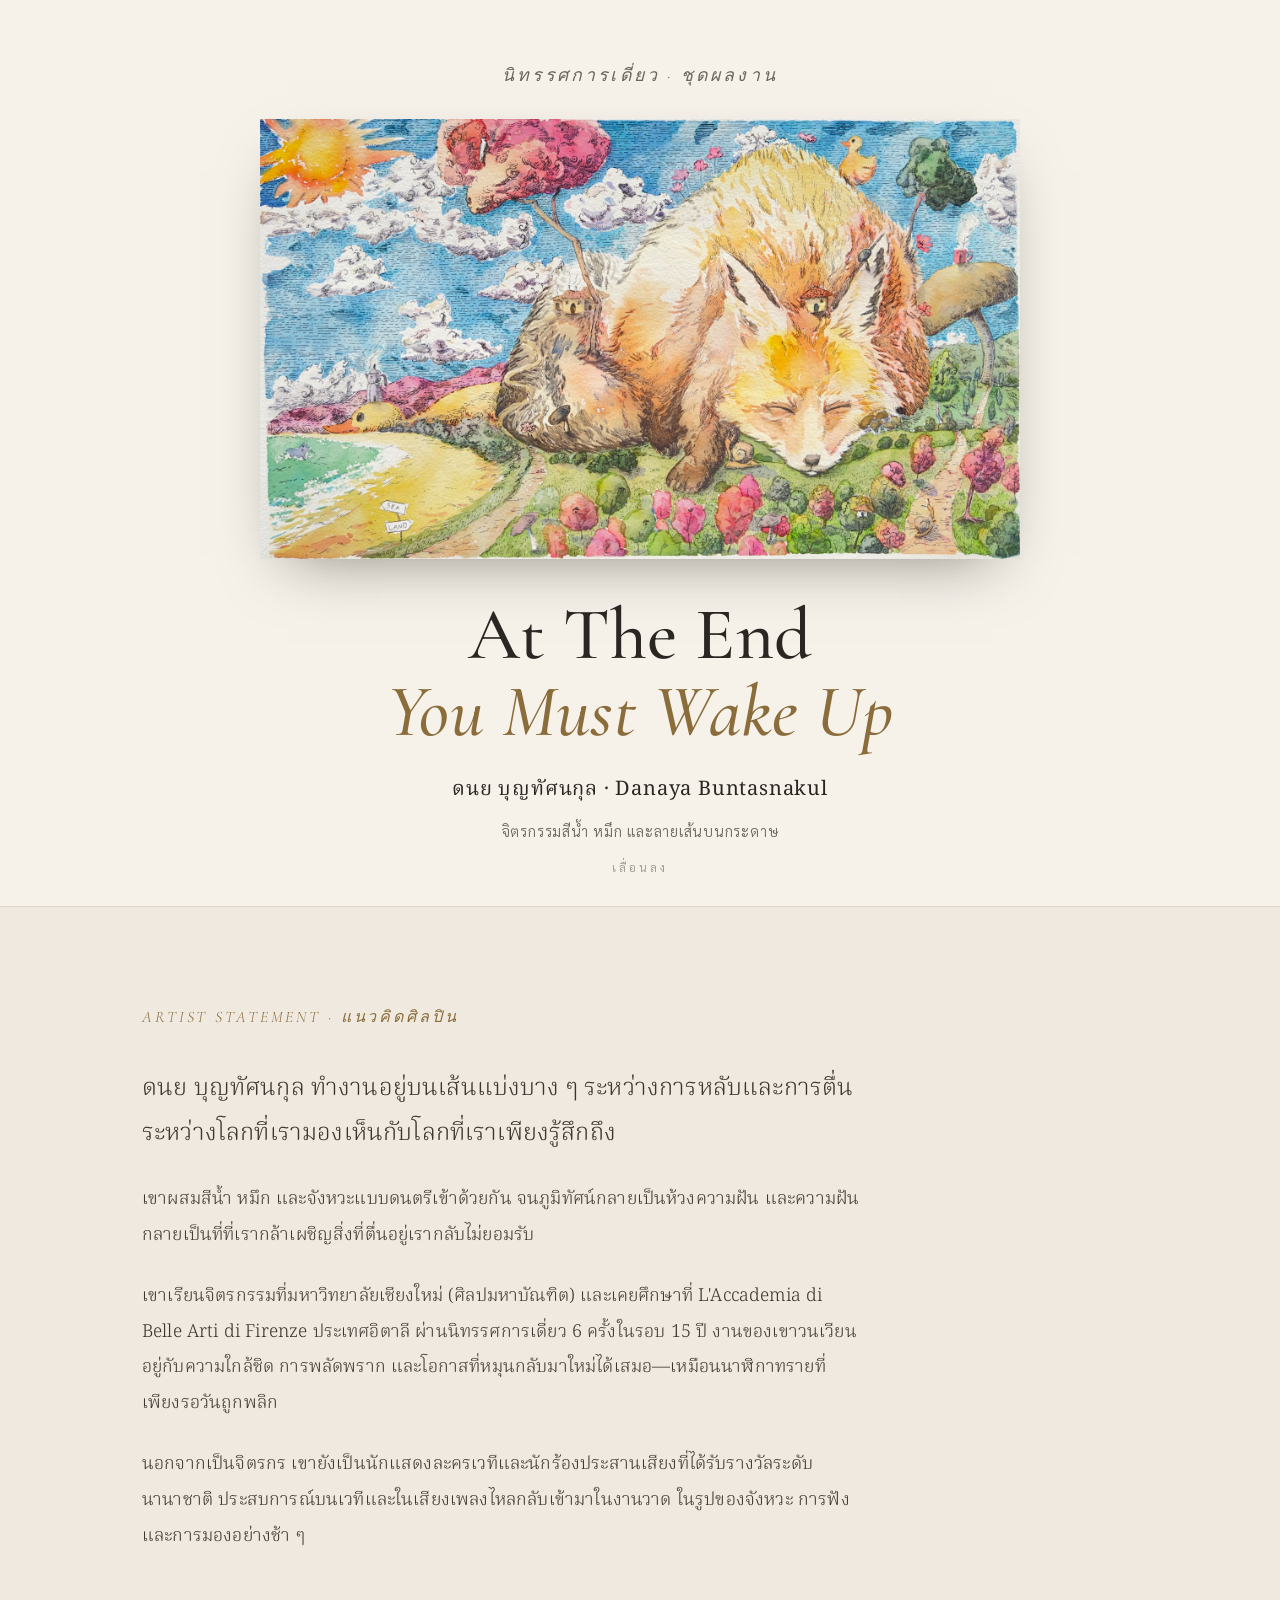
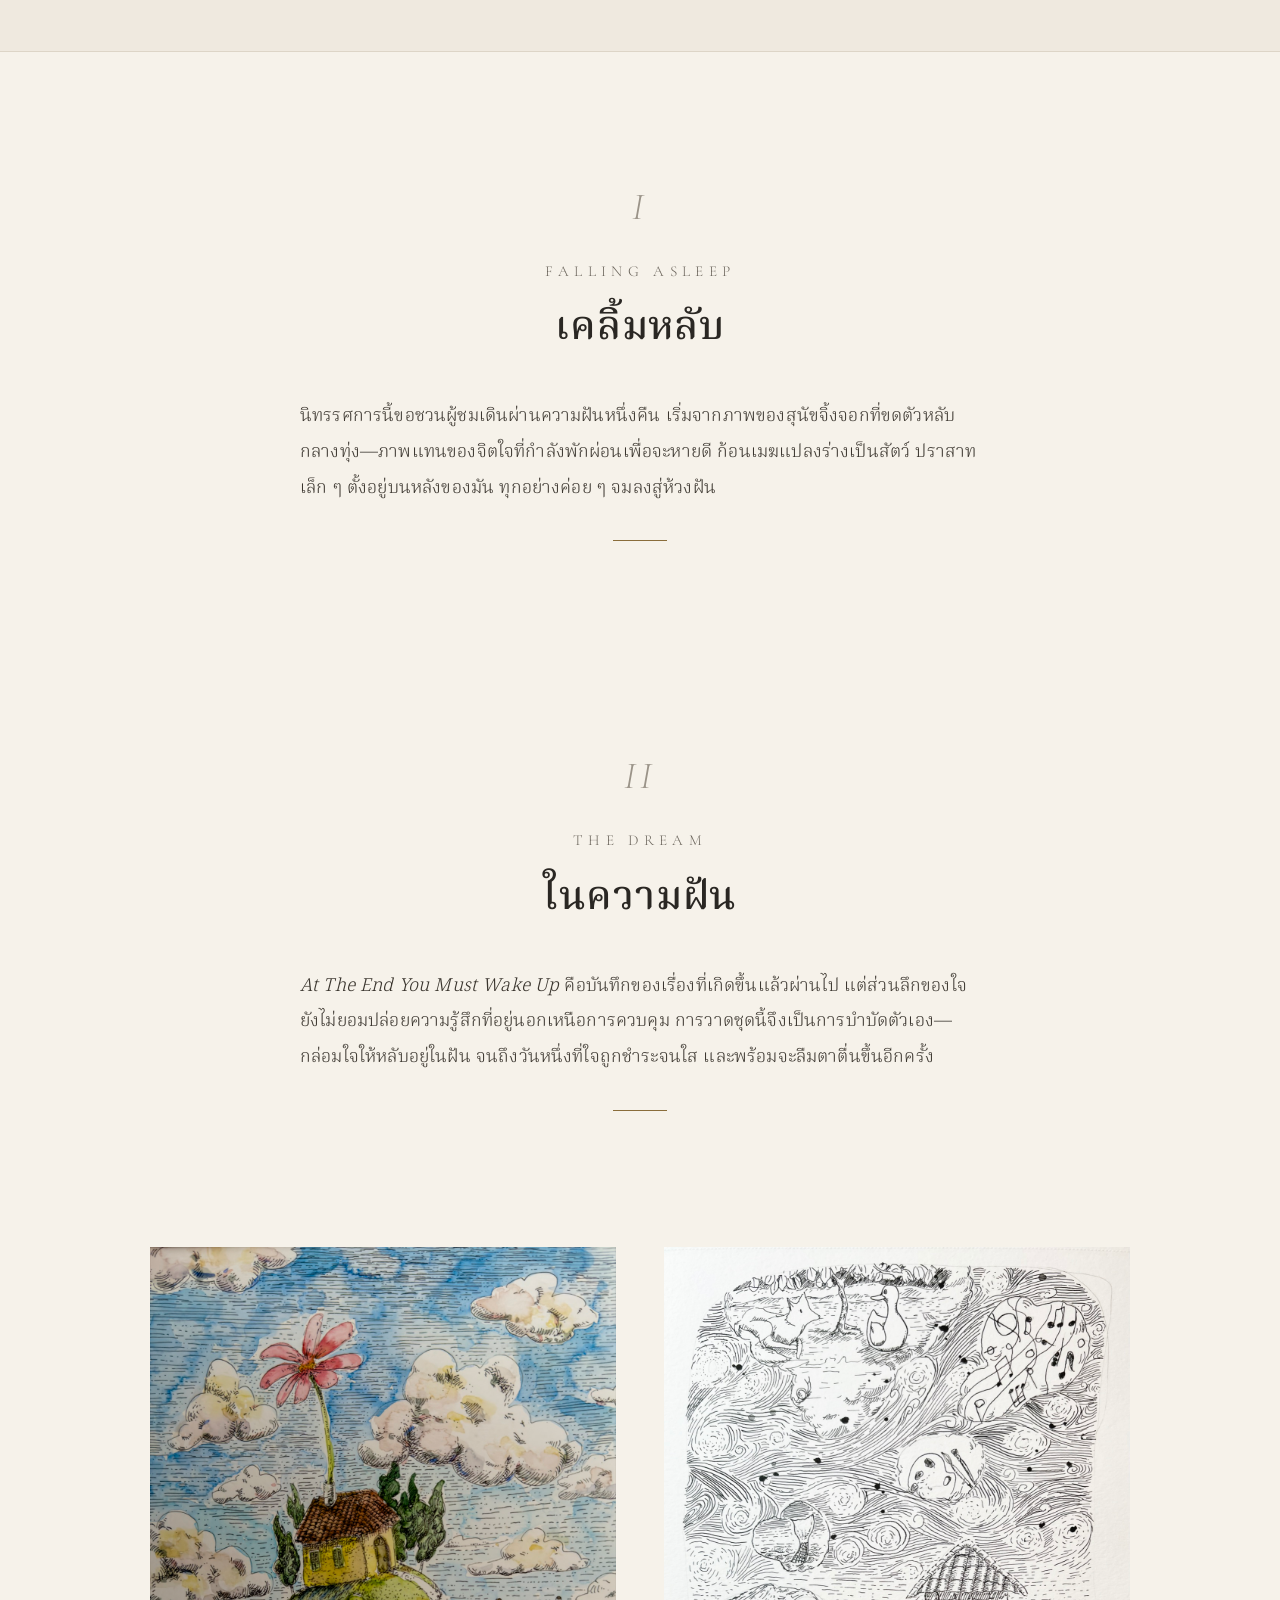
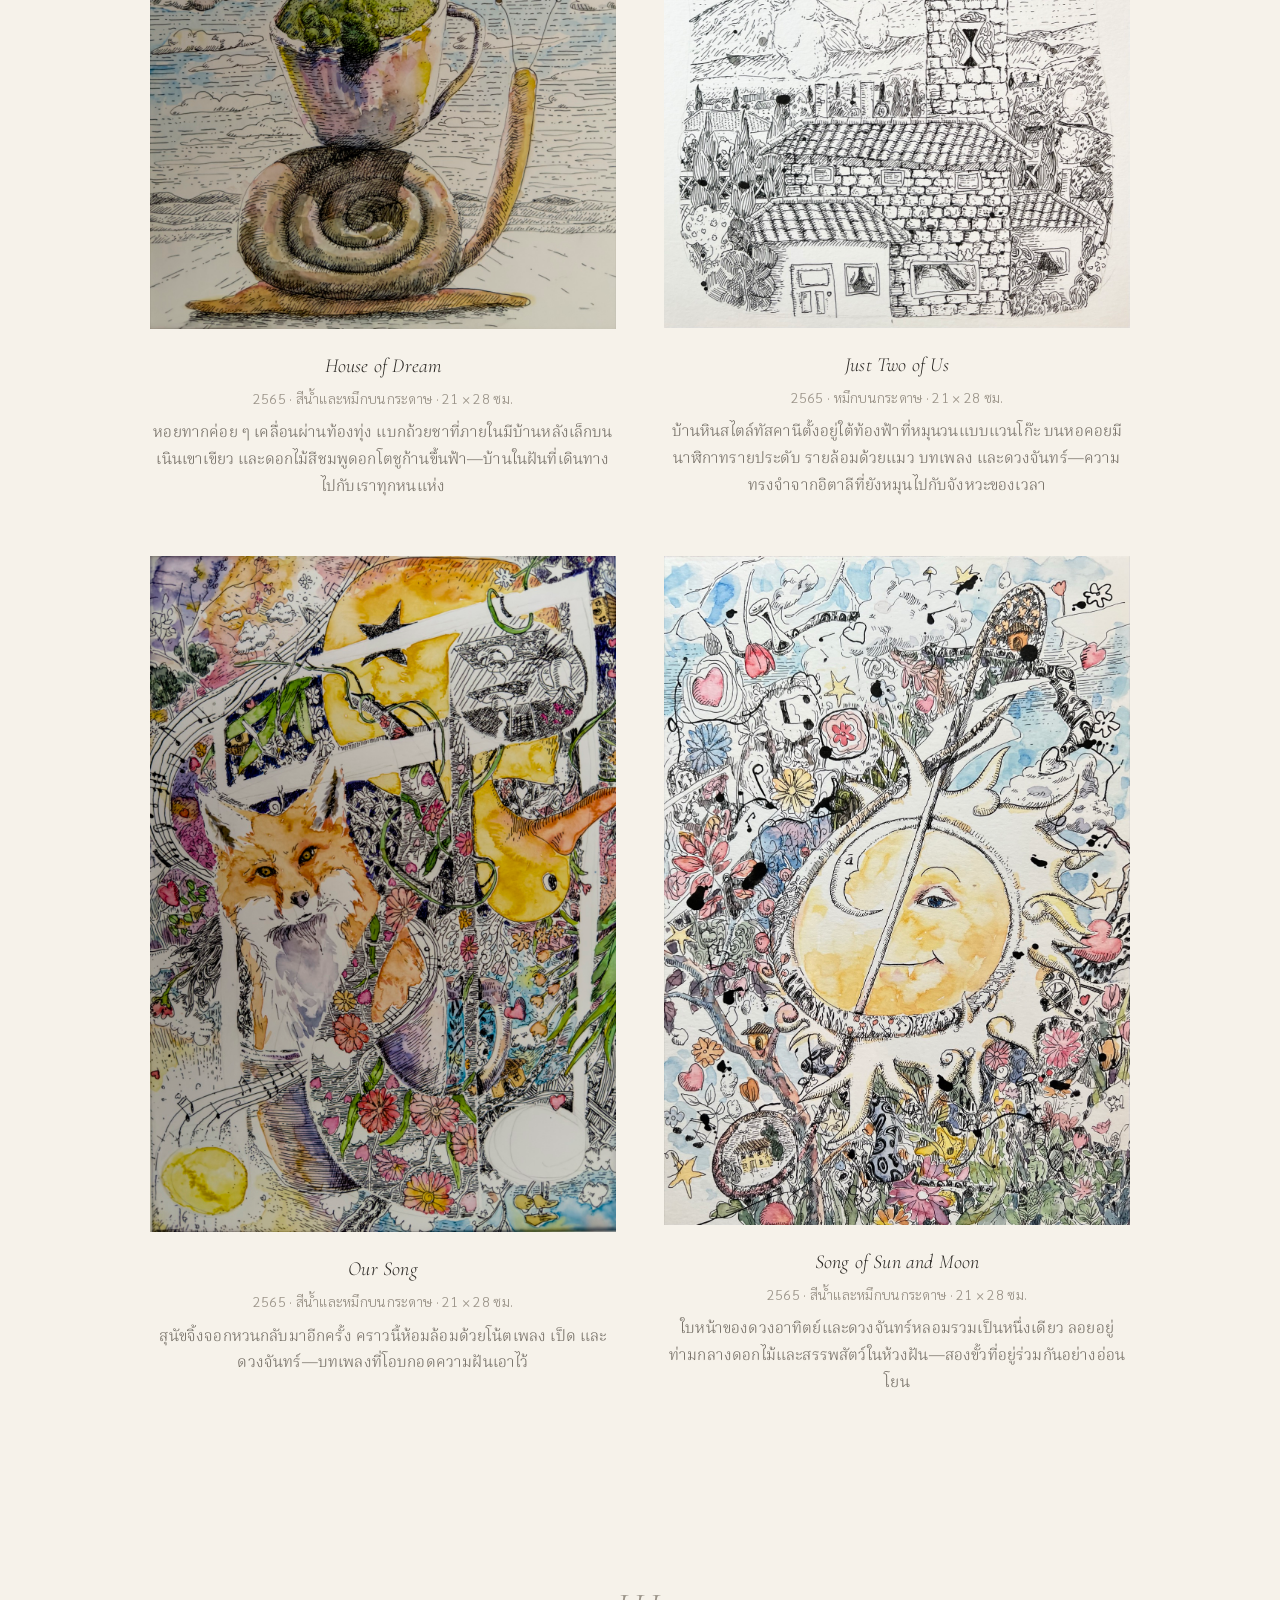
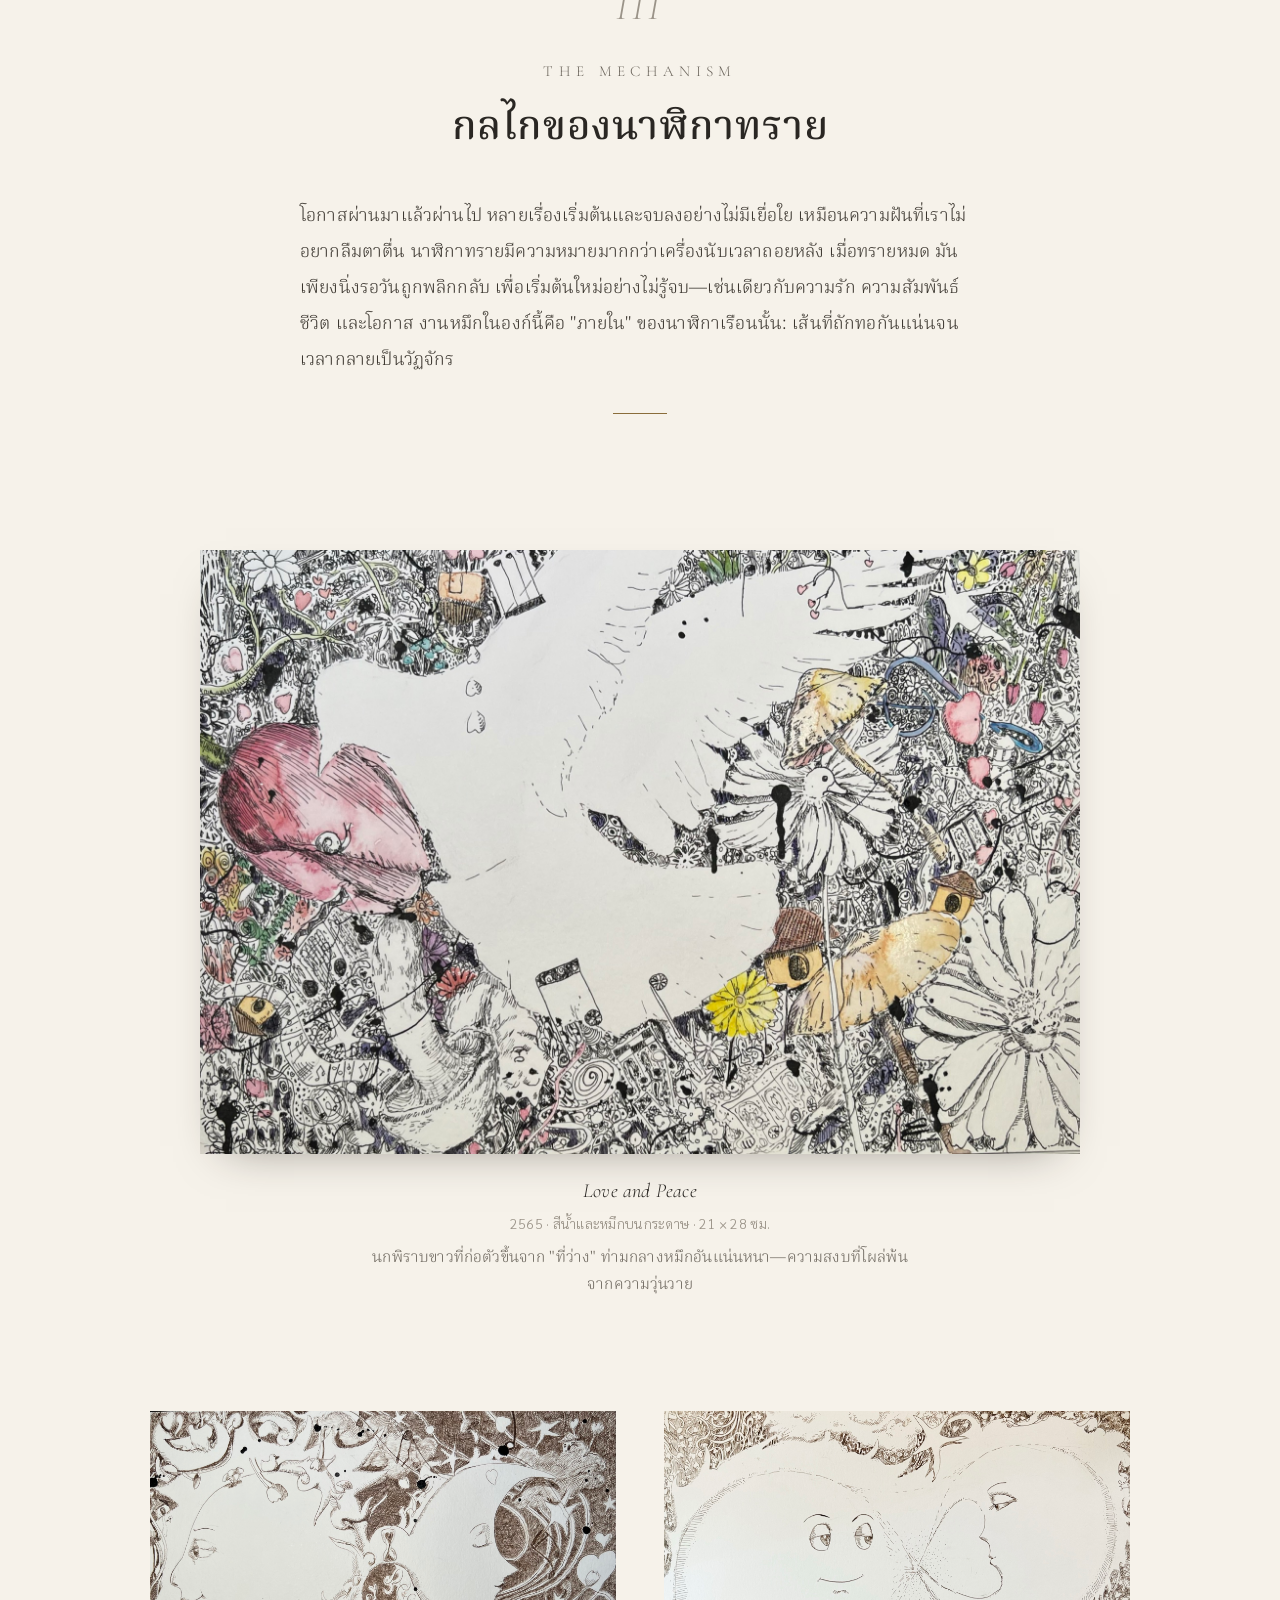
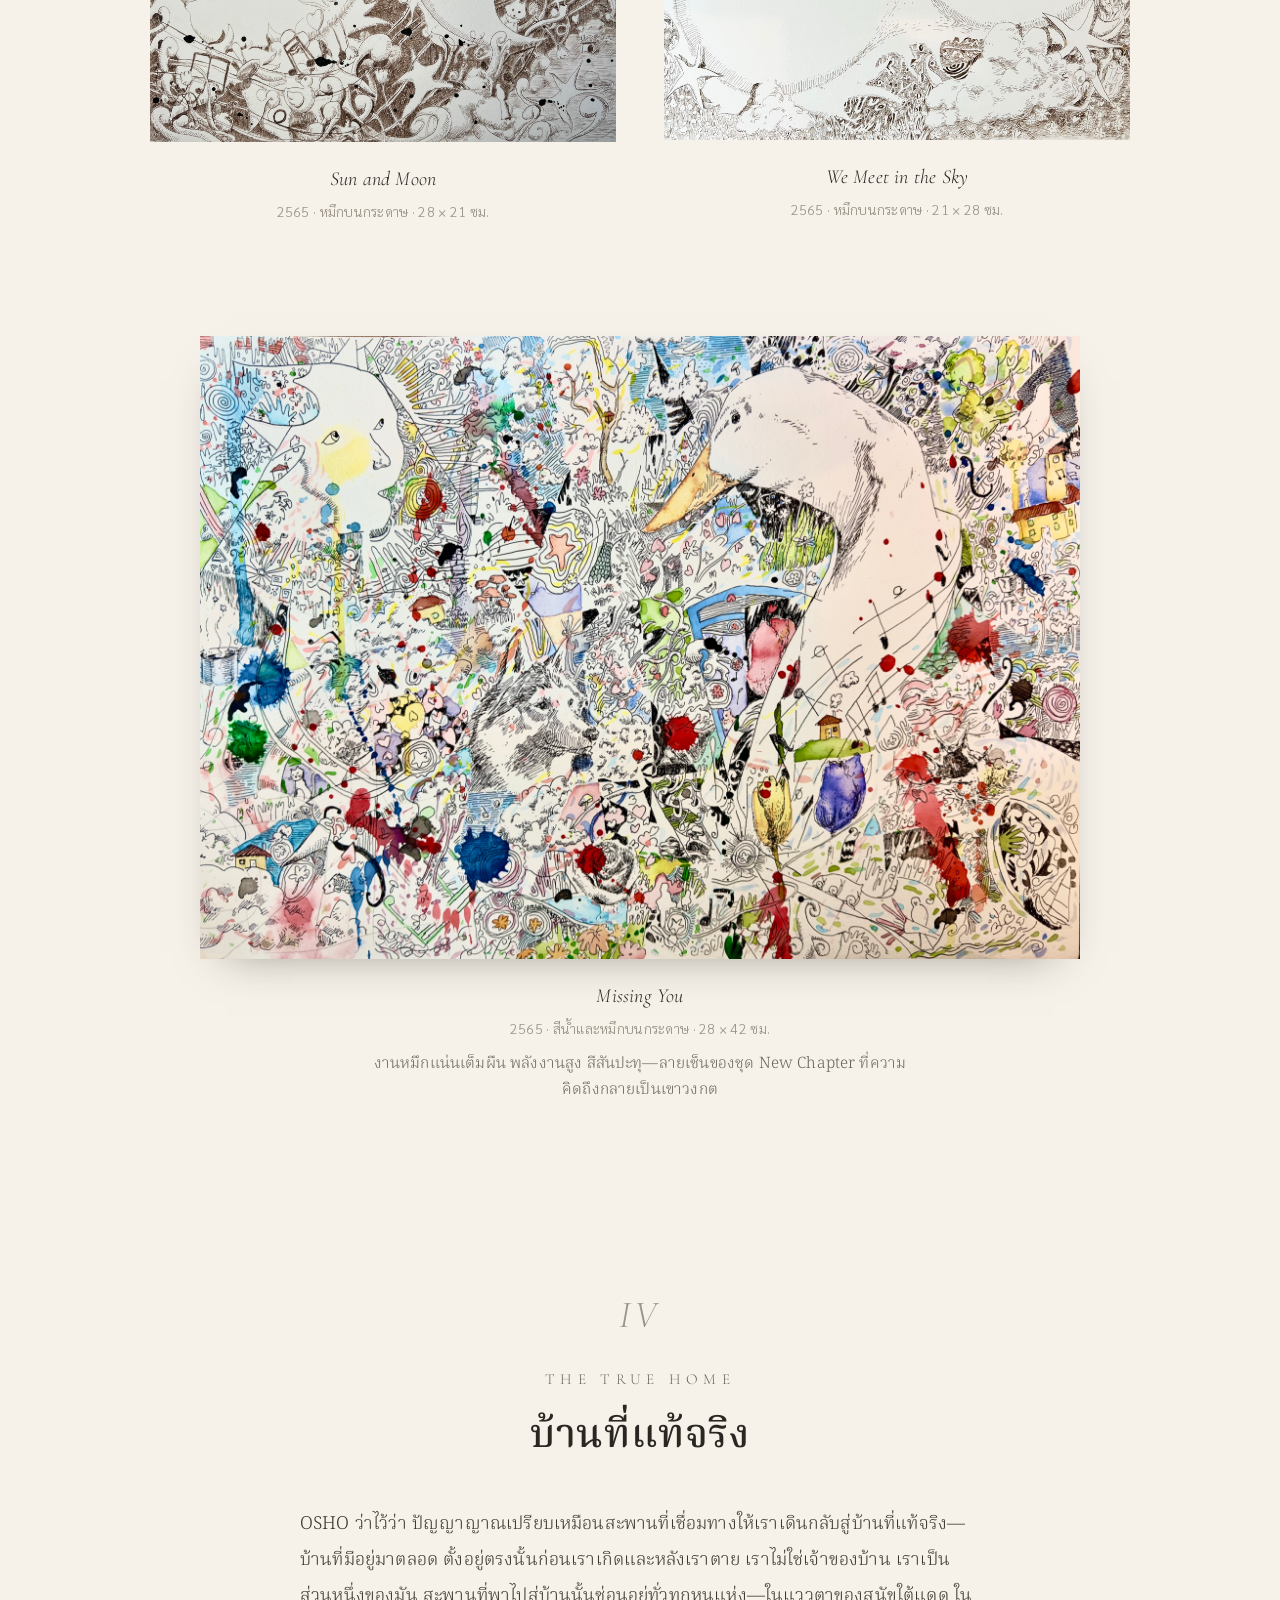
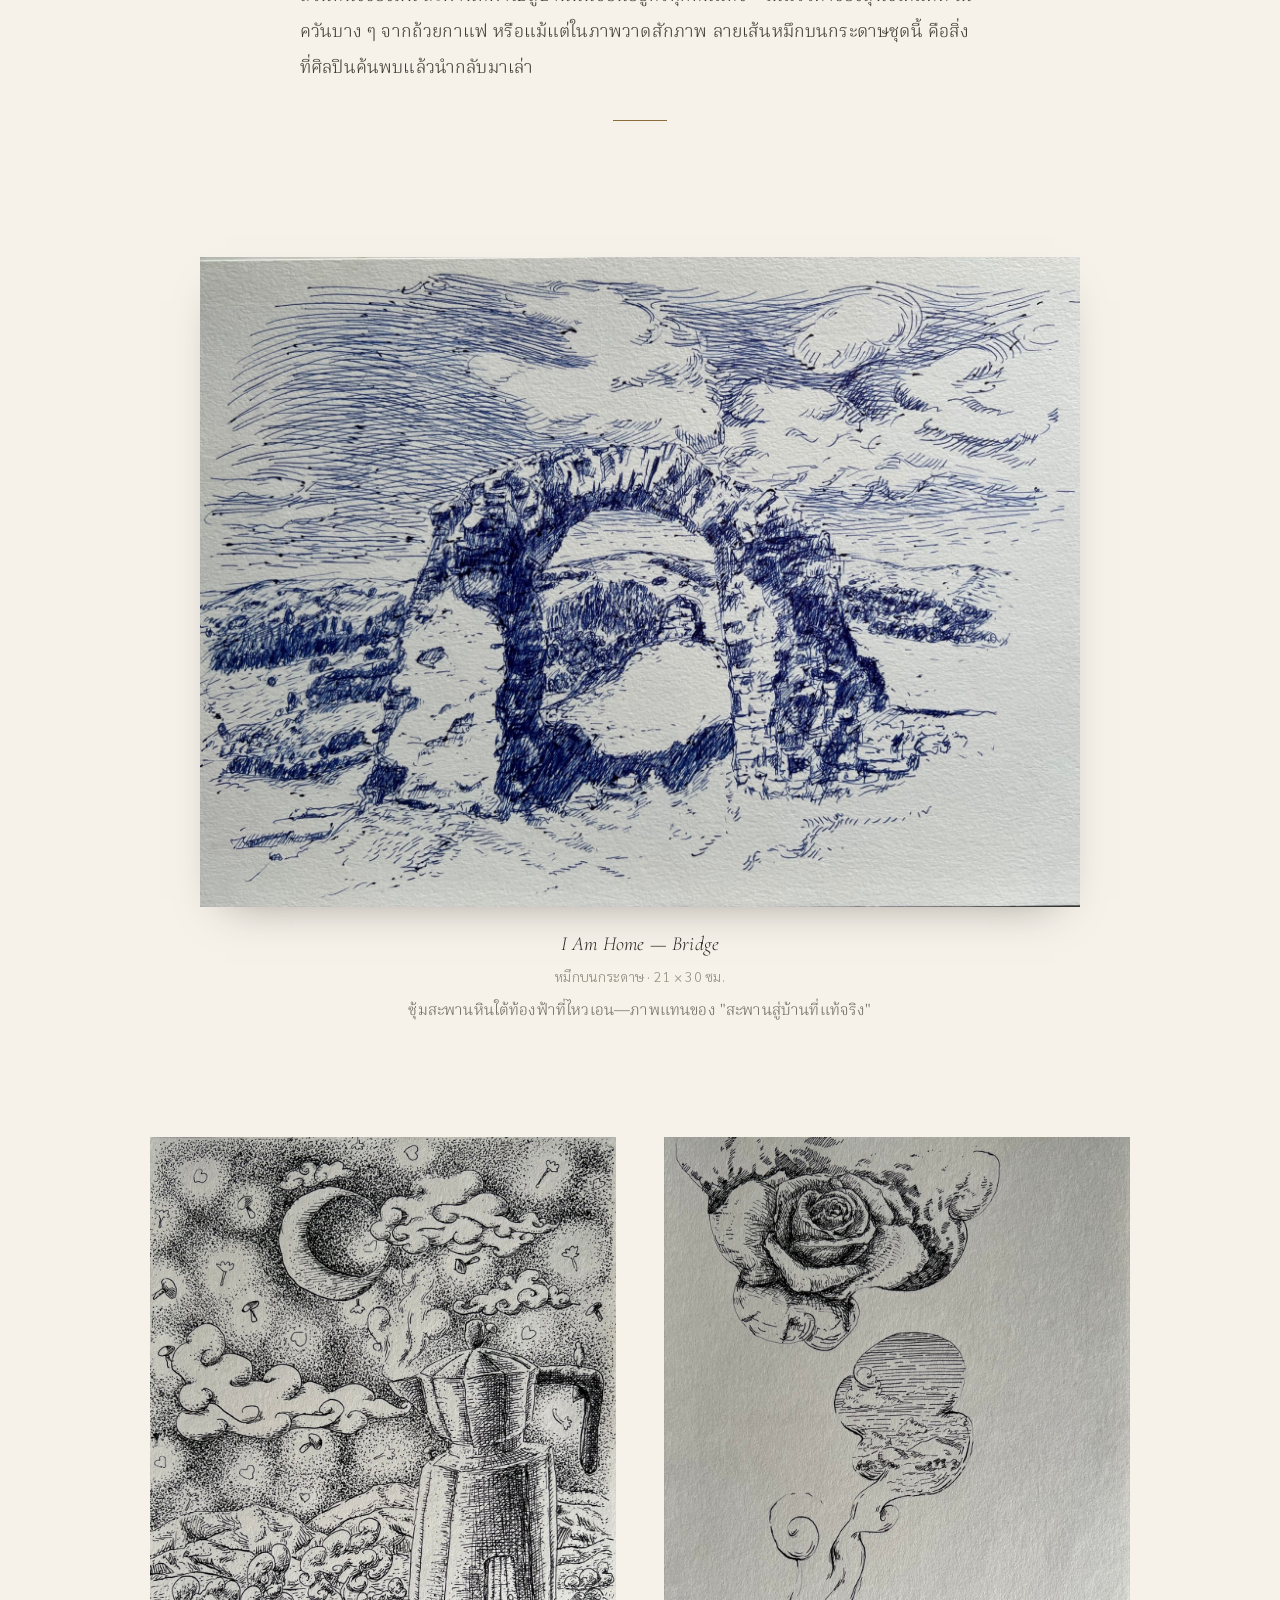
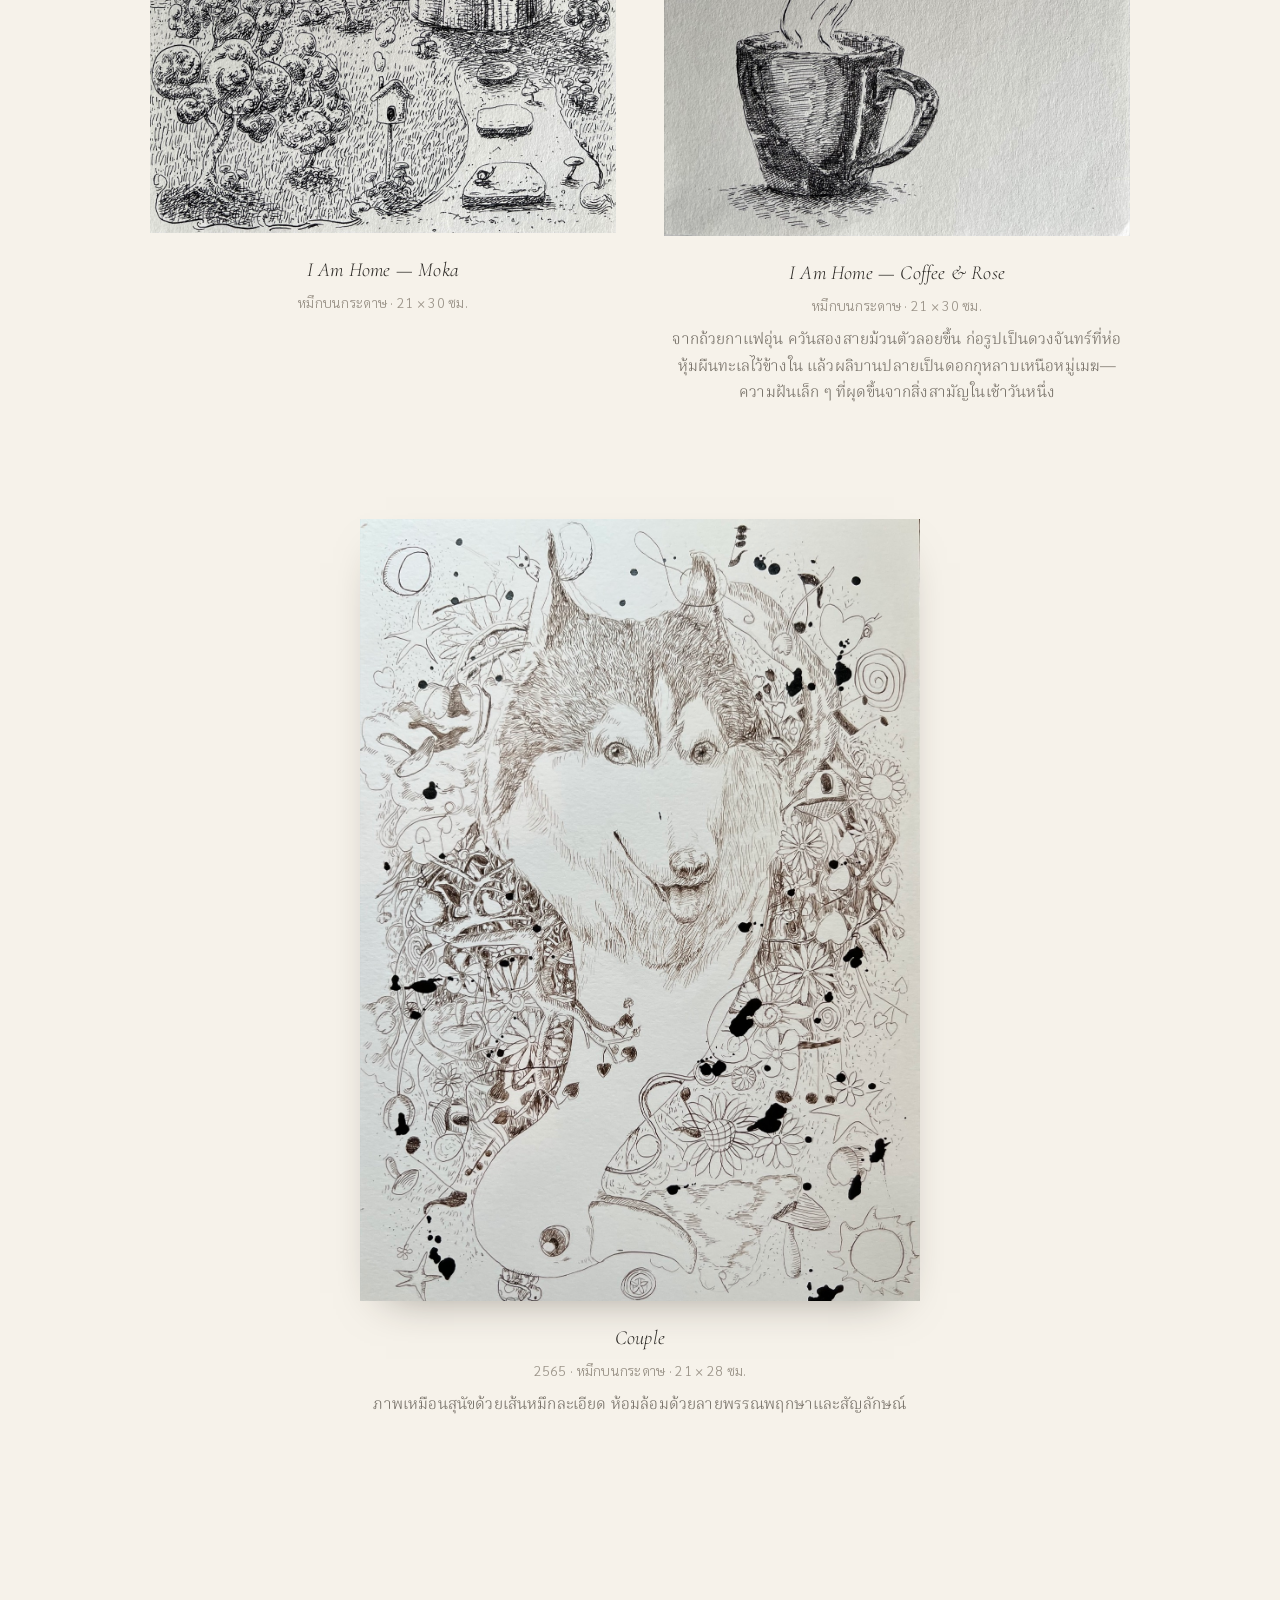
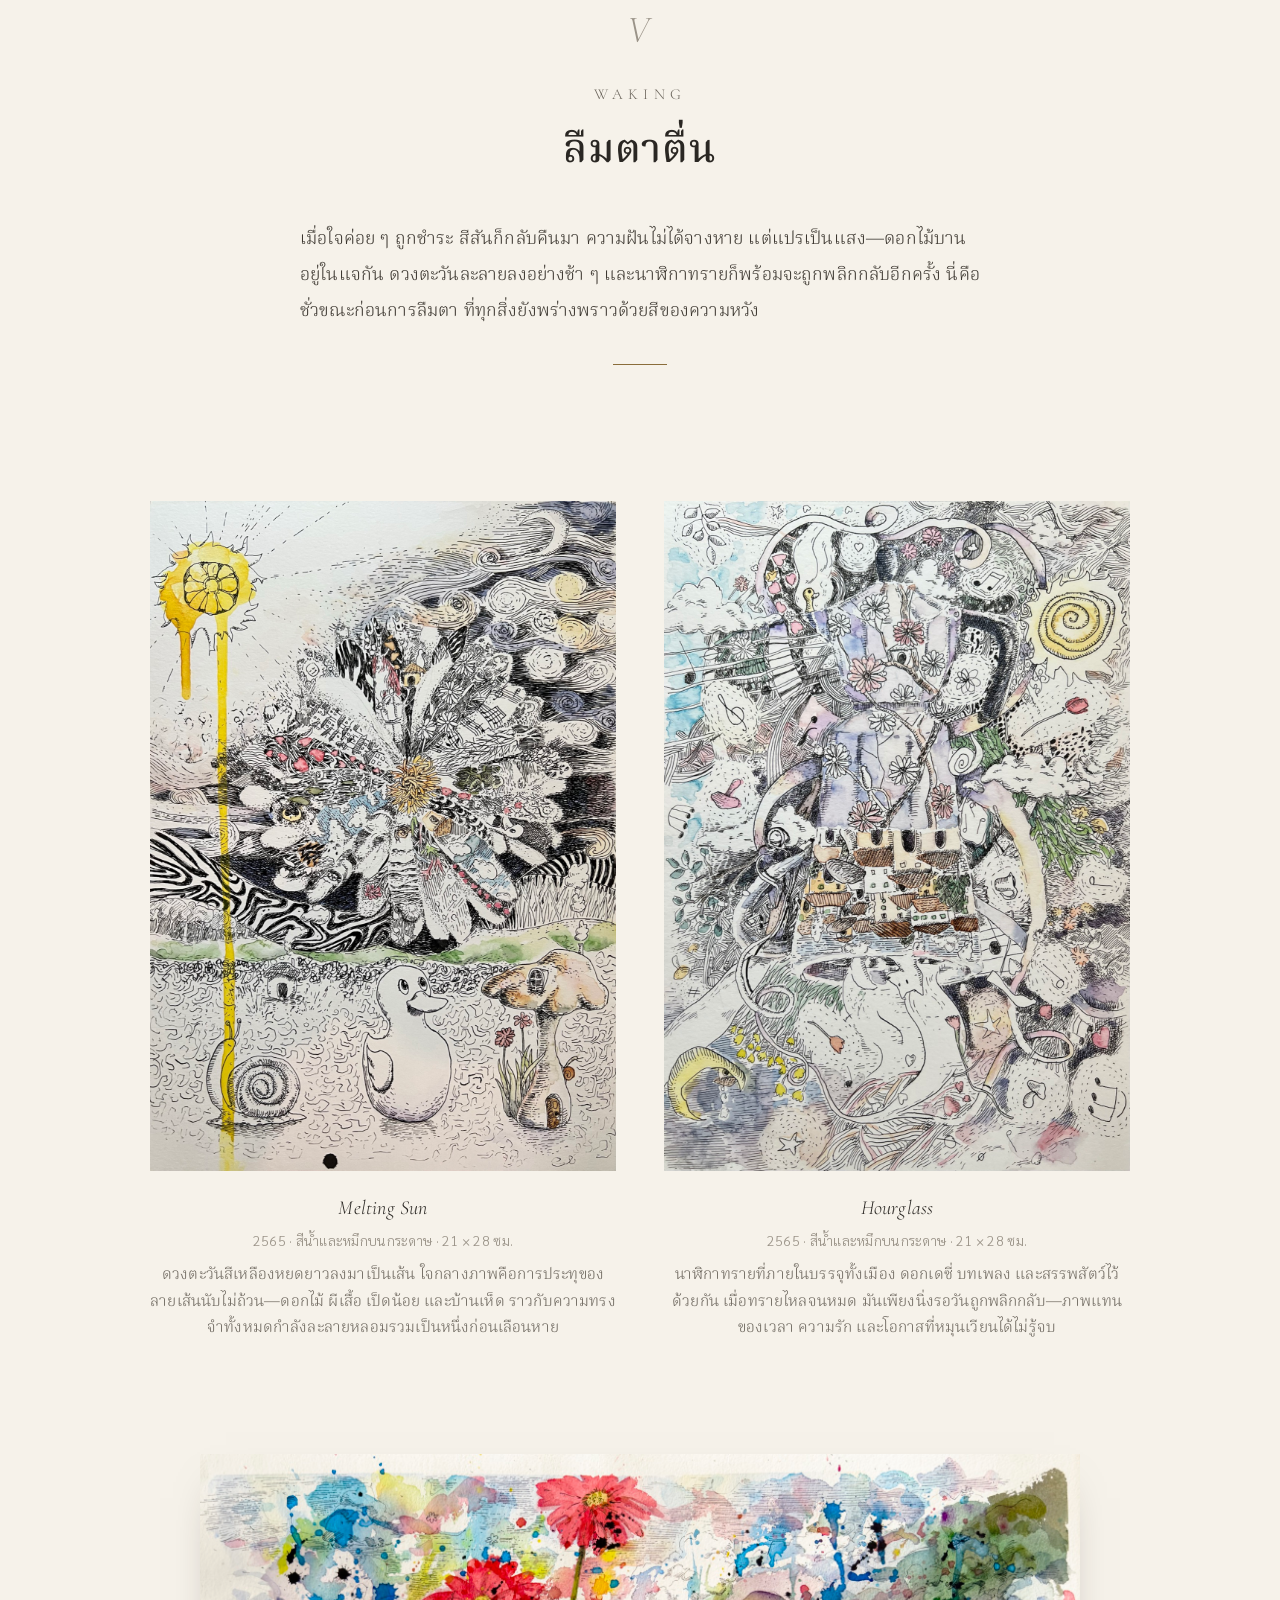
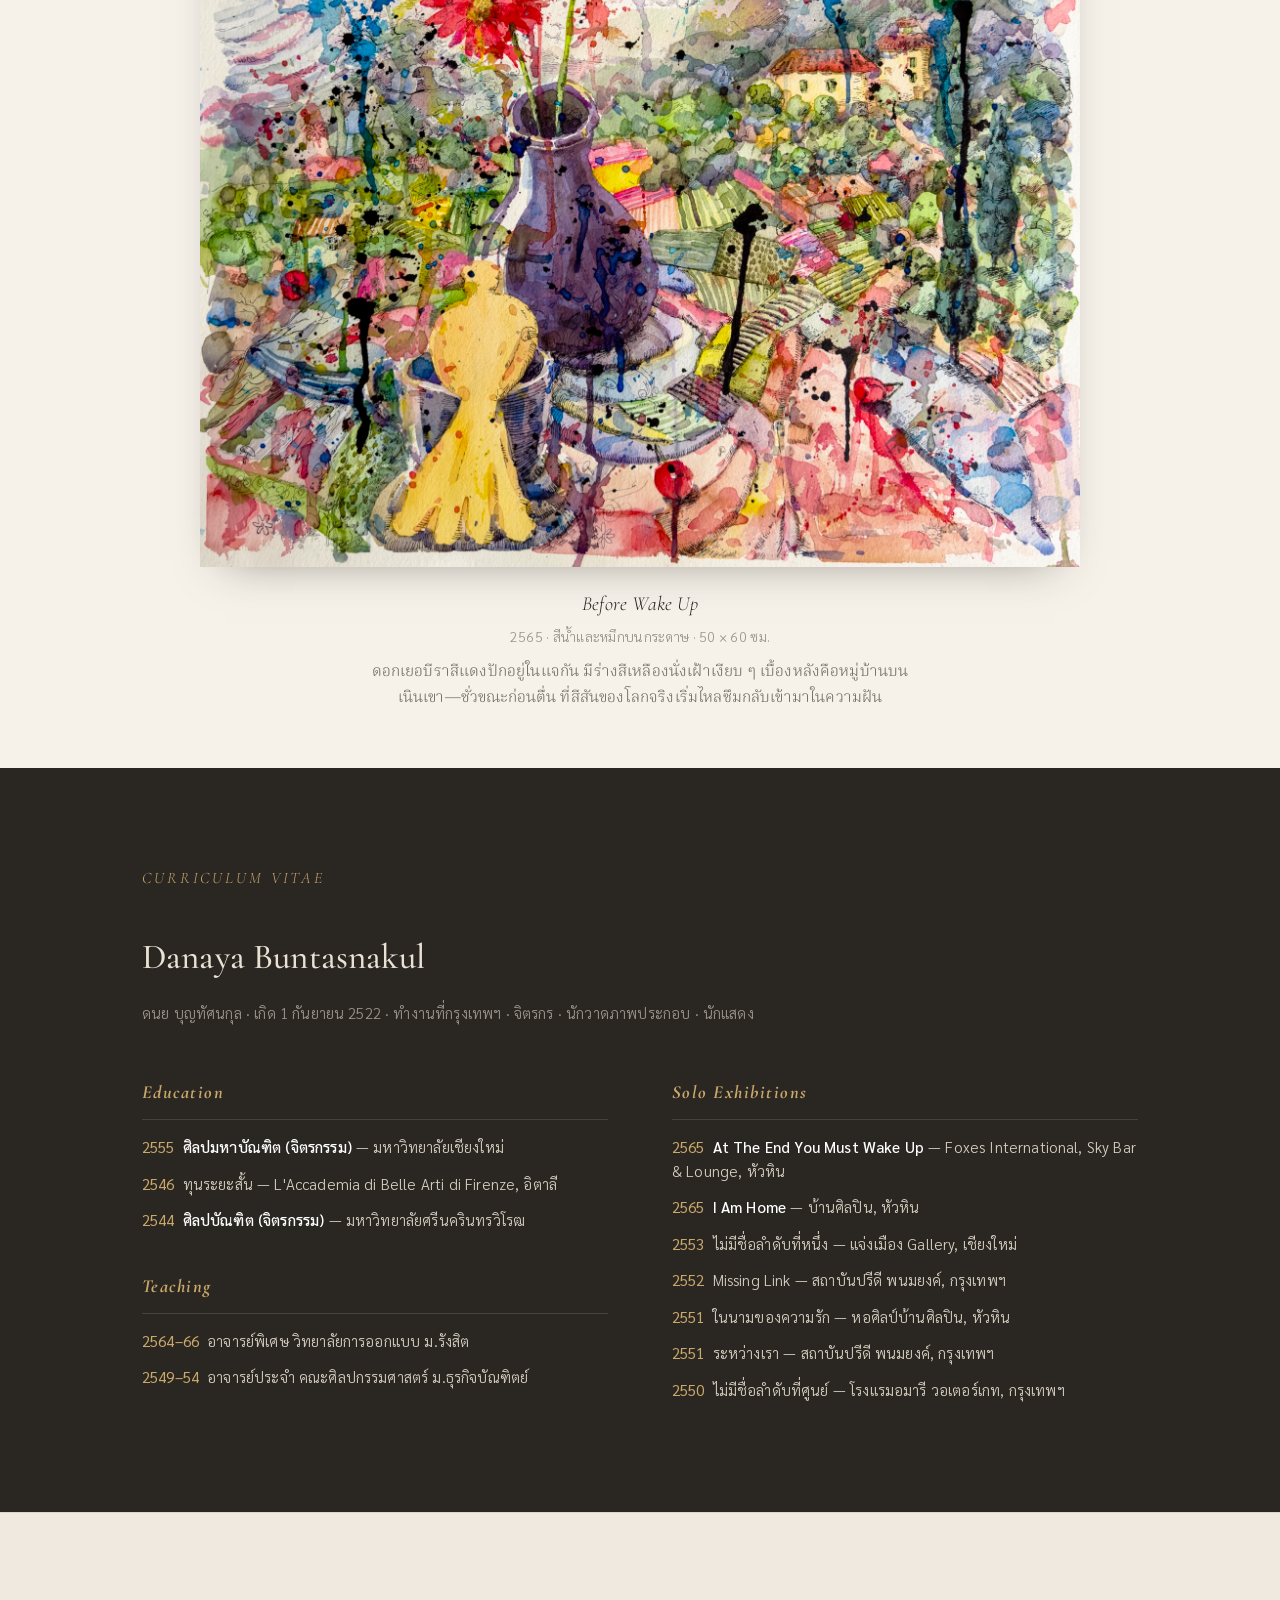
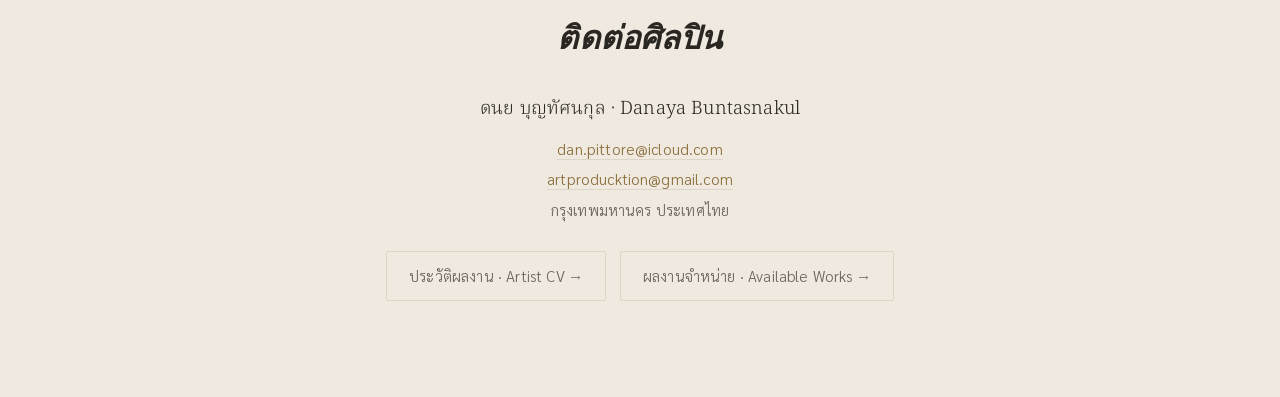
==== index.html @ d1ce78c1 "Add Dan's Originals shop — series, pricing, COA, payment slip system - shop.html: collections hub (w" ====
<!DOCTYPE html>
<html lang="th">
<head>
<meta charset="UTF-8">
<meta name="viewport" content="width=device-width, initial-scale=1.0">
<meta name="p:domain_verify" content="67861b23f2593aaebbae70b7e88a2a6b"/>
<title>ดนย บุญทัศนกุล — At The End You Must Wake Up</title>
<link rel="preconnect" href="https://fonts.googleapis.com">
<link rel="preconnect" href="https://fonts.gstatic.com" crossorigin>
<link href="https://fonts.googleapis.com/css2?family=Noto+Serif+Thai:wght@300;400;500;600&family=Sarabun:wght@200;300;400;500&family=Cormorant+Garamond:ital,wght@0,400;0,500;1,400&display=swap" rel="stylesheet">
<style>
  :root{
    --ink:#2a2723; --soft:#6b655c; --faint:#9a9388;
    --paper:#f6f2ea; --paper2:#efe9df; --line:#ddd5c7;
    --accent:#8a6d3b;
    --serif:'Noto Serif Thai','Cormorant Garamond',serif;
    --sans:'Sarabun',-apple-system,'Helvetica Neue',sans-serif;
    --display:'Cormorant Garamond',serif;
  }
  *{box-sizing:border-box;margin:0;padding:0}
  html{scroll-behavior:smooth}
  body{
    background:var(--paper); color:var(--ink);
    font-family:var(--sans); font-weight:300; line-height:1.85;
    -webkit-font-smoothing:antialiased; letter-spacing:.01em;
  }
  img{display:block; max-width:100%; height:auto}
  .wrap{max-width:1060px; margin:0 auto; padding:0 32px}

  /* ---------- COVER ---------- */
  .cover{min-height:100vh; display:flex; flex-direction:column; justify-content:center; align-items:center;
    text-align:center; padding:60px 32px; position:relative}
  .cover .kicker{font-family:var(--display); font-style:italic; font-size:1.1rem; color:var(--soft);
    letter-spacing:.18em; text-transform:uppercase; margin-bottom:26px}
  .cover figure{max-width:760px; width:100%; box-shadow:0 24px 60px -28px rgba(40,34,26,.55); margin-bottom:38px}
  .cover h1{font-family:var(--display); font-weight:500; font-size:clamp(2.4rem,6vw,4.6rem);
    line-height:1.04; letter-spacing:.005em}
  .cover h1 em{font-style:italic; display:block; color:var(--accent)}
  .cover .artist{font-family:var(--serif); font-weight:400; font-size:1.25rem; margin-top:22px; letter-spacing:.04em}
  .cover .sub{font-size:.95rem; color:var(--soft); margin-top:8px; letter-spacing:.05em}
  .scroll-cue{position:absolute; bottom:26px; font-size:.78rem; color:var(--faint); letter-spacing:.25em; text-transform:uppercase}

  /* ---------- STATEMENT ---------- */
  section{padding:96px 0}
  .statement{background:var(--paper2); border-top:1px solid var(--line); border-bottom:1px solid var(--line)}
  .statement .lead{font-family:var(--serif); font-weight:300; font-size:1.5rem; line-height:1.9; max-width:760px}
  .statement p{font-family:var(--serif); font-weight:300; font-size:1.12rem; line-height:2; max-width:720px; margin-top:1.4em; color:#3a352e}
  .label{font-family:var(--display); font-style:italic; font-size:1rem; letter-spacing:.18em; text-transform:uppercase;
    color:var(--accent); margin-bottom:30px}

  /* ---------- ACT DIVIDER ---------- */
  .act{text-align:center; padding:120px 0 80px}
  .act .num{font-family:var(--display); font-size:2.4rem; font-style:italic; color:var(--faint); letter-spacing:.1em}
  .act .en{font-family:var(--display); font-size:.95rem; letter-spacing:.35em; text-transform:uppercase; color:var(--soft); margin:14px 0 6px}
  .act h2{font-family:var(--serif); font-weight:500; font-size:clamp(1.7rem,4vw,2.5rem); letter-spacing:.02em}
  .act .concept{font-family:var(--serif); font-weight:300; font-size:1.12rem; line-height:2; max-width:680px;
    margin:34px auto 0; color:#3a352e; text-align:left}
  .rule{width:54px; height:1px; background:var(--accent); margin:34px auto 0}

  /* ---------- PLATES ---------- */
  .plate{padding:56px 0}
  .plate figure{margin:0 auto; max-width:880px}
  .plate.small figure{max-width:560px}
  .plate img{margin:0 auto; box-shadow:0 18px 44px -26px rgba(40,34,26,.5)}
  figcaption{margin-top:20px; text-align:center; font-size:.92rem; color:var(--soft); line-height:1.7}
  figcaption .t{font-family:var(--display); font-style:italic; font-size:1.25rem; color:var(--ink); letter-spacing:.01em}
  figcaption .m{display:block; margin-top:4px; font-size:.86rem; color:var(--faint); letter-spacing:.02em}
  figcaption .note{display:block; margin-top:10px; font-family:var(--serif); font-size:.98rem; color:var(--soft); max-width:560px; margin-left:auto; margin-right:auto}

  .pair{display:grid; grid-template-columns:1fr 1fr; gap:48px; align-items:start; max-width:980px; margin:56px auto}
  .pair figure{max-width:none}

  /* ---------- CV ---------- */
  .cv{background:var(--ink); color:#e9e2d4}
  .cv .label{color:#caa86a}
  .cv h2{font-family:var(--display); font-weight:500; font-size:2.2rem; margin-bottom:10px}
  .cv .grid{display:grid; grid-template-columns:1fr 1fr; gap:48px 64px; margin-top:48px}
  .cv h3{font-family:var(--display); font-style:italic; font-size:1.15rem; letter-spacing:.08em; color:#caa86a;
    margin-bottom:16px; padding-bottom:10px; border-bottom:1px solid rgba(255,255,255,.12)}
  .cv ul{list-style:none}
  .cv li{font-size:.95rem; font-weight:300; line-height:1.55; margin-bottom:13px; color:#d8d0c1}
  .cv li b{color:#fff; font-weight:500}
  .cv li span{color:#8f897d}
  .cv .yr{color:#caa86a; font-weight:400; margin-right:8px}

  /* ---------- CONTACT ---------- */
  .contact{text-align:center; background:var(--paper2); border-top:1px solid var(--line)}
  .contact h2{font-family:var(--display); font-style:italic; font-size:2rem; margin-bottom:24px}
  .contact a{color:var(--accent); text-decoration:none; border-bottom:1px solid var(--line)}
  .contact .who{font-family:var(--serif); font-size:1.15rem; margin-bottom:8px}
  .contact .meta{font-size:.95rem; color:var(--soft); line-height:2}

  /* ---------- RESPONSIVE ---------- */
  @media(max-width:720px){
    .wrap{padding:0 22px}
    section{padding:64px 0}
    .pair{grid-template-columns:1fr; gap:40px}
    .cv .grid{grid-template-columns:1fr; gap:36px}
    .statement .lead{font-size:1.3rem}
  }

  /* ---------- PRINT (Save as PDF) ---------- */
  @media print{
    body{background:#fff}
    .scroll-cue{display:none}
    section,.act,.plate{padding:24px 0; page-break-inside:avoid}
    .cover{min-height:auto; page-break-after:always}
    .plate img,.cover figure{box-shadow:none}
    .cv{background:#fff; color:#000}
    .cv li,.cv li b,.cv h3{color:#000}
    .statement,.contact{background:#fff}
  }
</style>
</head>
<body>

<!-- ===== COVER ===== -->
<header class="cover">
  <div class="kicker">นิทรรศการเดี่ยว · ชุดผลงาน</div>
  <figure><img src="images/01-at-the-end.jpg" alt="At The End You Must Wake Up"></figure>
  <h1>At The End<br><em>You Must Wake Up</em></h1>
  <div class="artist">ดนย บุญทัศนกุล · Danaya Buntasnakul</div>
  <div class="sub">จิตรกรรมสีน้ำ หมึก และลายเส้นบนกระดาษ</div>
  <div class="scroll-cue">เลื่อนลง</div>
</header>

<!-- ===== STATEMENT ===== -->
<section class="statement">
  <div class="wrap">
    <div class="label">Artist Statement · แนวคิดศิลปิน</div>
    <p class="lead">ดนย บุญทัศนกุล ทำงานอยู่บนเส้นแบ่งบาง ๆ ระหว่างการหลับและการตื่น ระหว่างโลกที่เรามองเห็นกับโลกที่เราเพียงรู้สึกถึง</p>
    <p>เขาผสมสีน้ำ หมึก และจังหวะแบบดนตรีเข้าด้วยกัน จนภูมิทัศน์กลายเป็นห้วงความฝัน และความฝันกลายเป็นที่ที่เรากล้าเผชิญสิ่งที่ตื่นอยู่เรากลับไม่ยอมรับ</p>
    <p>เขาเรียนจิตรกรรมที่มหาวิทยาลัยเชียงใหม่ (ศิลปมหาบัณฑิต) และเคยศึกษาที่ L'Accademia di Belle Arti di Firenze ประเทศอิตาลี ผ่านนิทรรศการเดี่ยว 6 ครั้งในรอบ 15 ปี งานของเขาวนเวียนอยู่กับความใกล้ชิด การพลัดพราก และโอกาสที่หมุนกลับมาใหม่ได้เสมอ—เหมือนนาฬิกาทรายที่เพียงรอวันถูกพลิก</p>
    <p>นอกจากเป็นจิตรกร เขายังเป็นนักแสดงละครเวทีและนักร้องประสานเสียงที่ได้รับรางวัลระดับนานาชาติ ประสบการณ์บนเวทีและในเสียงเพลงไหลกลับเข้ามาในงานวาด ในรูปของจังหวะ การฟัง และการมองอย่างช้า ๆ</p>
  </div>
</section>

<!-- ===== ACT I ===== -->
<div class="act wrap">
  <div class="num">I</div>
  <div class="en">Falling Asleep</div>
  <h2>เคลิ้มหลับ</h2>
  <p class="concept">นิทรรศการนี้ขอชวนผู้ชมเดินผ่านความฝันหนึ่งคืน เริ่มจากภาพของสุนัขจิ้งจอกที่ขดตัวหลับกลางทุ่ง—ภาพแทนของจิตใจที่กำลังพักผ่อนเพื่อจะหายดี ก้อนเมฆแปลงร่างเป็นสัตว์ ปราสาทเล็ก ๆ ตั้งอยู่บนหลังของมัน ทุกอย่างค่อย ๆ จมลงสู่ห้วงฝัน</p>
  <div class="rule"></div>
</div>

<!-- ===== ACT II : THE DREAM ===== -->
<div class="act wrap">
  <div class="num">II</div>
  <div class="en">The Dream</div>
  <h2>ในความฝัน</h2>
  <p class="concept"><i>At The End You Must Wake Up</i> คือบันทึกของเรื่องที่เกิดขึ้นแล้วผ่านไป แต่ส่วนลึกของใจยังไม่ยอมปล่อยความรู้สึกที่อยู่นอกเหนือการควบคุม การวาดชุดนี้จึงเป็นการบำบัดตัวเอง—กล่อมใจให้หลับอยู่ในฝัน จนถึงวันหนึ่งที่ใจถูกชำระจนใส และพร้อมจะลืมตาตื่นขึ้นอีกครั้ง</p>
  <div class="rule"></div>
</div>

<div class="pair">
  <figure>
    <img src="images/02-house-of-dream.jpg" alt="House of Dream">
    <figcaption><span class="t">House of Dream</span><span class="m">2565 · สีน้ำและหมึกบนกระดาษ · 21 × 28 ซม.</span><span class="note">หอยทากค่อย ๆ เคลื่อนผ่านท้องทุ่ง แบกถ้วยชาที่ภายในมีบ้านหลังเล็กบนเนินเขาเขียว และดอกไม้สีชมพูดอกโตชูก้านขึ้นฟ้า—บ้านในฝันที่เดินทางไปกับเราทุกหนแห่ง</span></figcaption>
  </figure>
  <figure>
    <img src="images/03-just-two-of-us.jpg" alt="Just Two of Us">
    <figcaption><span class="t">Just Two of Us</span><span class="m">2565 · หมึกบนกระดาษ · 21 × 28 ซม.</span><span class="note">บ้านหินสไตล์ทัสคานีตั้งอยู่ใต้ท้องฟ้าที่หมุนวนแบบแวนโก๊ะ บนหอคอยมีนาฬิกาทรายประดับ รายล้อมด้วยแมว บทเพลง และดวงจันทร์—ความทรงจำจากอิตาลีที่ยังหมุนไปกับจังหวะของเวลา</span></figcaption>
  </figure>
</div>

<div class="pair">
  <figure>
    <img src="images/04-our-song.jpg" alt="Our Song">
    <figcaption><span class="t">Our Song</span><span class="m">2565 · สีน้ำและหมึกบนกระดาษ · 21 × 28 ซม.</span><span class="note">สุนัขจิ้งจอกหวนกลับมาอีกครั้ง คราวนี้ห้อมล้อมด้วยโน้ตเพลง เป็ด และดวงจันทร์—บทเพลงที่โอบกอดความฝันเอาไว้</span></figcaption>
  </figure>
  <figure>
    <img src="images/05-song-of-sun-and-moon.jpg" alt="Song of Sun and Moon">
    <figcaption><span class="t">Song of Sun and Moon</span><span class="m">2565 · สีน้ำและหมึกบนกระดาษ · 21 × 28 ซม.</span><span class="note">ใบหน้าของดวงอาทิตย์และดวงจันทร์หลอมรวมเป็นหนึ่งเดียว ลอยอยู่ท่ามกลางดอกไม้และสรรพสัตว์ในห้วงฝัน—สองขั้วที่อยู่ร่วมกันอย่างอ่อนโยน</span></figcaption>
  </figure>
</div>

<!-- ===== ACT III : THE MECHANISM ===== -->
<div class="act wrap">
  <div class="num">III</div>
  <div class="en">The Mechanism</div>
  <h2>กลไกของนาฬิกาทราย</h2>
  <p class="concept">โอกาสผ่านมาแล้วผ่านไป หลายเรื่องเริ่มต้นและจบลงอย่างไม่มีเยื่อใย เหมือนความฝันที่เราไม่อยากลืมตาตื่น นาฬิกาทรายมีความหมายมากกว่าเครื่องนับเวลาถอยหลัง เมื่อทรายหมด มันเพียงนิ่งรอวันถูกพลิกกลับ เพื่อเริ่มต้นใหม่อย่างไม่รู้จบ—เช่นเดียวกับความรัก ความสัมพันธ์ ชีวิต และโอกาส งานหมึกในองก์นี้คือ "ภายใน" ของนาฬิกาเรือนนั้น: เส้นที่ถักทอกันแน่นจนเวลากลายเป็นวัฏจักร</p>
  <div class="rule"></div>
</div>

<div class="plate"><div class="wrap"><figure>
  <img src="images/06-love-and-peace.jpg" alt="Love and Peace">
  <figcaption><span class="t">Love and Peace</span><span class="m">2565 · สีน้ำและหมึกบนกระดาษ · 21 × 28 ซม.</span>
  <span class="note">นกพิราบขาวที่ก่อตัวขึ้นจาก "ที่ว่าง" ท่ามกลางหมึกอันแน่นหนา—ความสงบที่โผล่พ้นจากความวุ่นวาย</span></figcaption>
</figure></div></div>

<div class="pair">
  <figure>
    <img src="images/08-sun-and-moon.jpg" alt="Sun and Moon">
    <figcaption><span class="t">Sun and Moon</span><span class="m">2565 · หมึกบนกระดาษ · 28 × 21 ซม.</span></figcaption>
  </figure>
  <figure>
    <img src="images/07-we-meet-in-the-sky.jpg" alt="We Meet in the Sky">
    <figcaption><span class="t">We Meet in the Sky</span><span class="m">2565 · หมึกบนกระดาษ · 21 × 28 ซม.</span></figcaption>
  </figure>
</div>

<div class="plate"><div class="wrap"><figure>
  <img src="images/09-missing-you.jpg" alt="Missing You">
  <figcaption><span class="t">Missing You</span><span class="m">2565 · สีน้ำและหมึกบนกระดาษ · 28 × 42 ซม.</span>
  <span class="note">งานหมึกแน่นเต็มผืน พลังงานสูง สีสันปะทุ—ลายเซ็นของชุด New Chapter ที่ความคิดถึงกลายเป็นเขาวงกต</span></figcaption>
</figure></div></div>

<!-- ===== ACT IV : THE TRUE HOME ===== -->
<div class="act wrap">
  <div class="num">IV</div>
  <div class="en">The True Home</div>
  <h2>บ้านที่แท้จริง</h2>
  <p class="concept">OSHO ว่าไว้ว่า ปัญญาญาณเปรียบเหมือนสะพานที่เชื่อมทางให้เราเดินกลับสู่บ้านที่แท้จริง—บ้านที่มีอยู่มาตลอด ตั้งอยู่ตรงนั้นก่อนเราเกิดและหลังเราตาย เราไม่ใช่เจ้าของบ้าน เราเป็นส่วนหนึ่งของมัน สะพานที่พาไปสู่บ้านนั้นซ่อนอยู่ทั่วทุกหนแห่ง—ในแววตาของสุนัขใต้แดด ในควันบาง ๆ จากถ้วยกาแฟ หรือแม้แต่ในภาพวาดสักภาพ ลายเส้นหมึกบนกระดาษชุดนี้ คือสิ่งที่ศิลปินค้นพบแล้วนำกลับมาเล่า</p>
  <div class="rule"></div>
</div>

<div class="plate"><div class="wrap"><figure>
  <img src="images/10-stone-bridge.jpg" alt="สะพานหิน / I Am Home">
  <figcaption><span class="t">I Am Home — Bridge</span><span class="m">หมึกบนกระดาษ · 21 × 30 ซม.</span>
  <span class="note">ซุ้มสะพานหินใต้ท้องฟ้าที่ไหวเอน—ภาพแทนของ "สะพานสู่บ้านที่แท้จริง"</span></figcaption>
</figure></div></div>

<div class="pair">
  <figure>
    <img src="images/11-moka-moon.jpg" alt="I Am Home — moka pot">
    <figcaption><span class="t">I Am Home — Moka</span><span class="m">หมึกบนกระดาษ · 21 × 30 ซม.</span></figcaption>
  </figure>
  <figure>
    <img src="images/12-coffee-rose.jpg" alt="I Am Home — coffee and rose">
    <figcaption><span class="t">I Am Home — Coffee &amp; Rose</span><span class="m">หมึกบนกระดาษ · 21 × 30 ซม.</span><span class="note">จากถ้วยกาแฟอุ่น ควันสองสายม้วนตัวลอยขึ้น ก่อรูปเป็นดวงจันทร์ที่ห่อหุ้มผืนทะเลไว้ข้างใน แล้วผลิบานปลายเป็นดอกกุหลาบเหนือหมู่เมฆ—ความฝันเล็ก ๆ ที่ผุดขึ้นจากสิ่งสามัญในเช้าวันหนึ่ง</span></figcaption>
  </figure>
</div>

<div class="plate small"><div class="wrap"><figure>
  <img src="images/13-couple-husky.jpg" alt="Couple">
  <figcaption><span class="t">Couple</span><span class="m">2565 · หมึกบนกระดาษ · 21 × 28 ซม.</span>
  <span class="note">ภาพเหมือนสุนัขด้วยเส้นหมึกละเอียด ห้อมล้อมด้วยลายพรรณพฤกษาและสัญลักษณ์</span></figcaption>
</figure></div></div>

<!-- ===== ACT V : WAKING ===== -->
<div class="act wrap">
  <div class="num">V</div>
  <div class="en">Waking</div>
  <h2>ลืมตาตื่น</h2>
  <p class="concept">เมื่อใจค่อย ๆ ถูกชำระ สีสันก็กลับคืนมา ความฝันไม่ได้จางหาย แต่แปรเป็นแสง—ดอกไม้บานอยู่ในแจกัน ดวงตะวันละลายลงอย่างช้า ๆ และนาฬิกาทรายก็พร้อมจะถูกพลิกกลับอีกครั้ง นี่คือชั่วขณะก่อนการลืมตา ที่ทุกสิ่งยังพร่างพราวด้วยสีของความหวัง</p>
  <div class="rule"></div>
</div>

<div class="pair">
  <figure>
    <img src="images/16-melting-sun.jpg" alt="Melting Sun">
    <figcaption><span class="t">Melting Sun</span><span class="m">2565 · สีน้ำและหมึกบนกระดาษ · 21 × 28 ซม.</span><span class="note">ดวงตะวันสีเหลืองหยดยาวลงมาเป็นเส้น ใจกลางภาพคือการประทุของลายเส้นนับไม่ถ้วน—ดอกไม้ ผีเสื้อ เป็ดน้อย และบ้านเห็ด ราวกับความทรงจำทั้งหมดกำลังละลายหลอมรวมเป็นหนึ่งก่อนเลือนหาย</span></figcaption>
  </figure>
  <figure>
    <img src="images/18-hourglass.jpg" alt="Hourglass">
    <figcaption><span class="t">Hourglass</span><span class="m">2565 · สีน้ำและหมึกบนกระดาษ · 21 × 28 ซม.</span><span class="note">นาฬิกาทรายที่ภายในบรรจุทั้งเมือง ดอกเดซี่ บทเพลง และสรรพสัตว์ไว้ด้วยกัน เมื่อทรายไหลจนหมด มันเพียงนิ่งรอวันถูกพลิกกลับ—ภาพแทนของเวลา ความรัก และโอกาสที่หมุนเวียนได้ไม่รู้จบ</span></figcaption>
  </figure>
</div>

<div class="plate"><div class="wrap"><figure>
  <img src="images/17-before-wake-up.jpg" alt="Before Wake Up">
  <figcaption><span class="t">Before Wake Up</span><span class="m">2565 · สีน้ำและหมึกบนกระดาษ · 50 × 60 ซม.</span>
  <span class="note">ดอกเยอบีราสีแดงปักอยู่ในแจกัน มีร่างสีเหลืองนั่งเฝ้าเงียบ ๆ เบื้องหลังคือหมู่บ้านบนเนินเขา—ชั่วขณะก่อนตื่น ที่สีสันของโลกจริงเริ่มไหลซึมกลับเข้ามาในความฝัน</span></figcaption>
</figure></div></div>

<!-- ===== CV ===== -->
<section class="cv">
  <div class="wrap">
    <div class="label">Curriculum Vitae</div>
    <h2>Danaya Buntasnakul</h2>
    <div style="color:#9c958a;font-size:.95rem;">ดนย บุญทัศนกุล · เกิด 1 กันยายน 2522 · ทำงานที่กรุงเทพฯ · จิตรกร · นักวาดภาพประกอบ · นักแสดง</div>
    <div class="grid">
      <div>
        <h3>Education</h3>
        <ul>
          <li><span class="yr">2555</span><b>ศิลปมหาบัณฑิต (จิตรกรรม)</b> — มหาวิทยาลัยเชียงใหม่</li>
          <li><span class="yr">2546</span>ทุนระยะสั้น — L'Accademia di Belle Arti di Firenze, อิตาลี</li>
          <li><span class="yr">2544</span><b>ศิลปบัณฑิต (จิตรกรรม)</b> — มหาวิทยาลัยศรีนครินทรวิโรฒ</li>
        </ul>
        <h3 style="margin-top:36px">Teaching</h3>
        <ul>
          <li><span class="yr">2564–66</span>อาจารย์พิเศษ วิทยาลัยการออกแบบ ม.รังสิต</li>
          <li><span class="yr">2549–54</span>อาจารย์ประจำ คณะศิลปกรรมศาสตร์ ม.ธุรกิจบัณฑิตย์</li>
        </ul>
      </div>
      <div>
        <h3>Solo Exhibitions</h3>
        <ul>
          <li><span class="yr">2565</span><b>At The End You Must Wake Up</b> — Foxes International, Sky Bar &amp; Lounge, หัวหิน</li>
          <li><span class="yr">2565</span><b>I Am Home</b> — บ้านศิลปิน, หัวหิน</li>
          <li><span class="yr">2553</span>ไม่มีชื่อลำดับที่หนึ่ง — แจ่งเมือง Gallery, เชียงใหม่</li>
          <li><span class="yr">2552</span>Missing Link — สถาบันปรีดี พนมยงค์, กรุงเทพฯ</li>
          <li><span class="yr">2551</span>ในนามของความรัก — หอศิลป์บ้านศิลปิน, หัวหิน</li>
          <li><span class="yr">2551</span>ระหว่างเรา — สถาบันปรีดี พนมยงค์, กรุงเทพฯ</li>
          <li><span class="yr">2550</span>ไม่มีชื่อลำดับที่ศูนย์ — โรงแรมอมารี วอเตอร์เกท, กรุงเทพฯ</li>
        </ul>
      </div>
    </div>
  </div>
</section>

<!-- ===== CONTACT ===== -->
<section class="contact">
  <div class="wrap">
    <h2>ติดต่อศิลปิน</h2>
    <div class="who">ดนย บุญทัศนกุล · Danaya Buntasnakul</div>
    <div class="meta">
      <a href="mailto:dan.pittore@icloud.com">dan.pittore@icloud.com</a><br>
      <a href="mailto:artproducktion@gmail.com">artproducktion@gmail.com</a><br>
      กรุงเทพมหานคร ประเทศไทย
    </div>
    <div style="margin-top:26px;display:flex;gap:14px;justify-content:center;flex-wrap:wrap">
      <a href="cv.html" style="display:inline-block;font-size:.95rem;color:var(--soft);border:1px solid var(--line);padding:10px 22px;border-radius:2px;text-decoration:none">ประวัติผลงาน · Artist CV →</a>
      <a href="shop.html" style="display:inline-block;font-size:.95rem;color:var(--soft);border:1px solid var(--line);padding:10px 22px;border-radius:2px;text-decoration:none">ผลงานจำหน่าย · Available Works →</a>
    </div>
  </div>
</section>

</body>
</html>
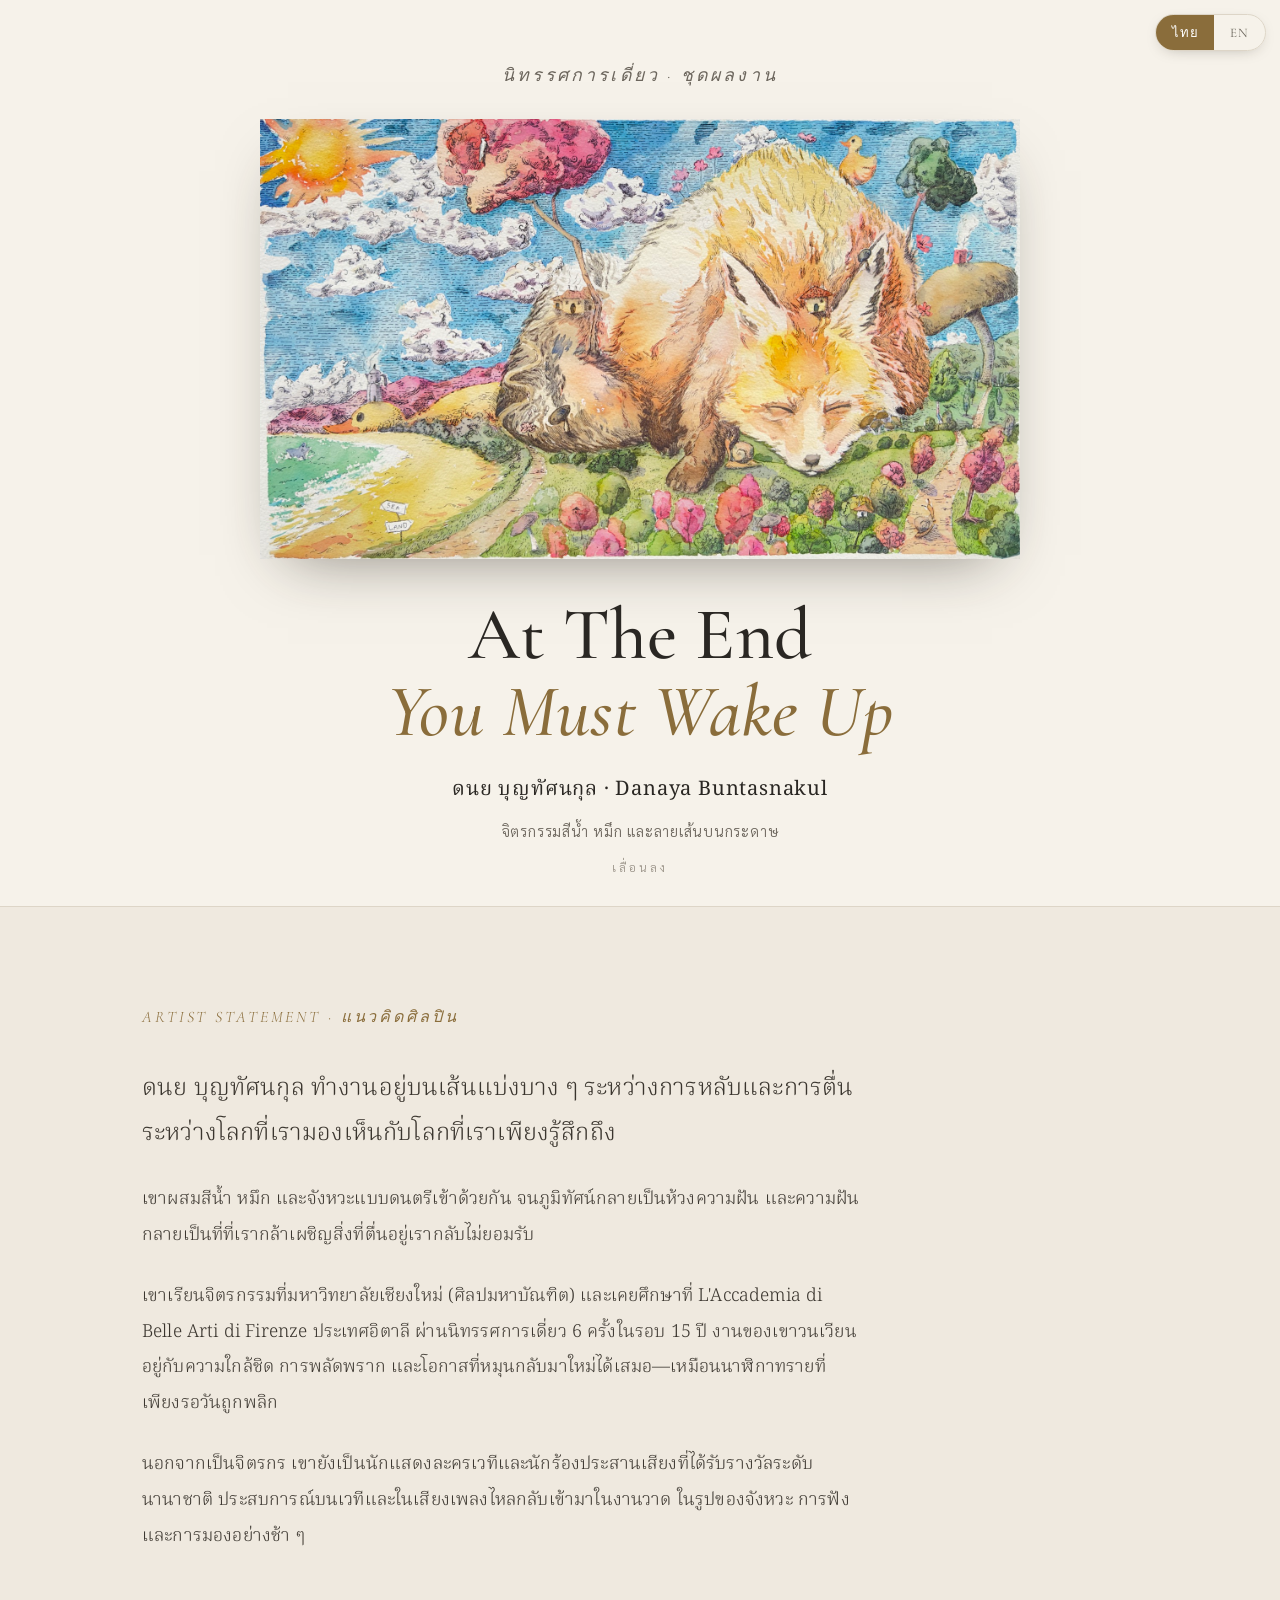
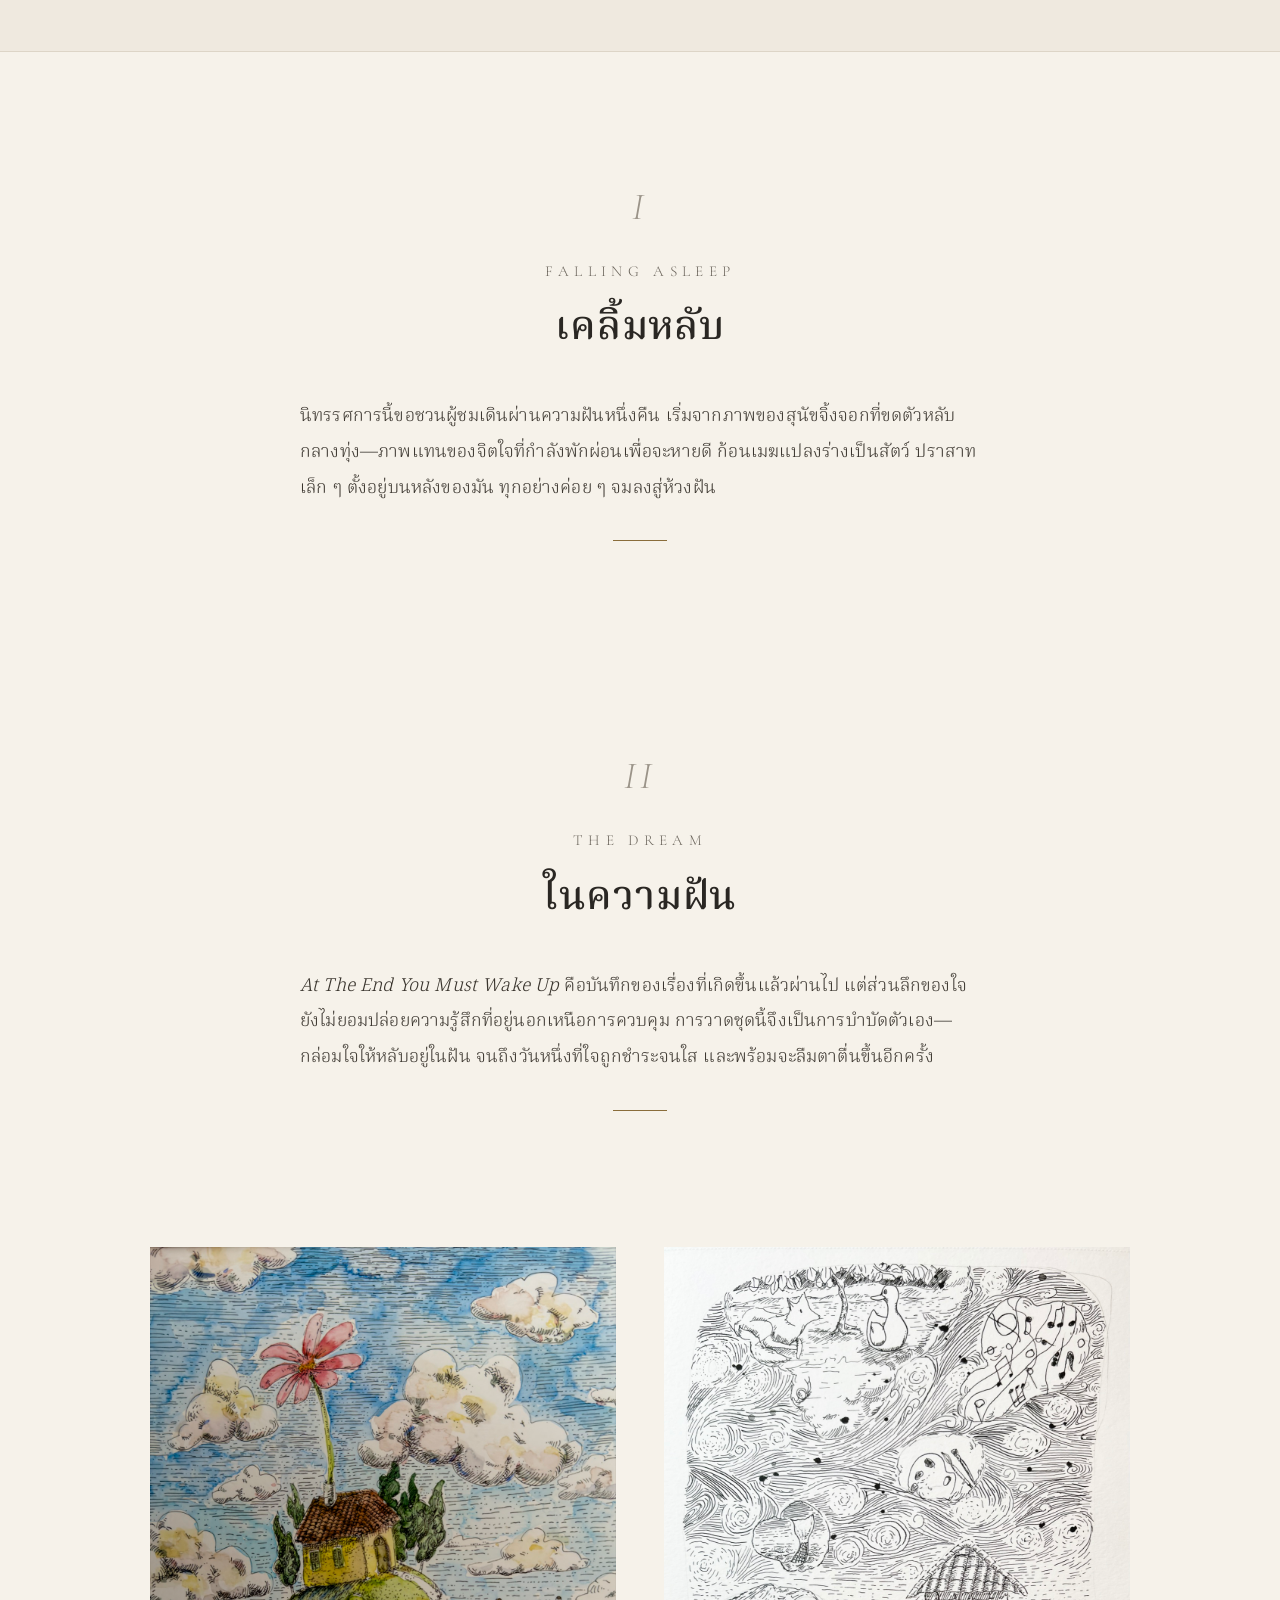
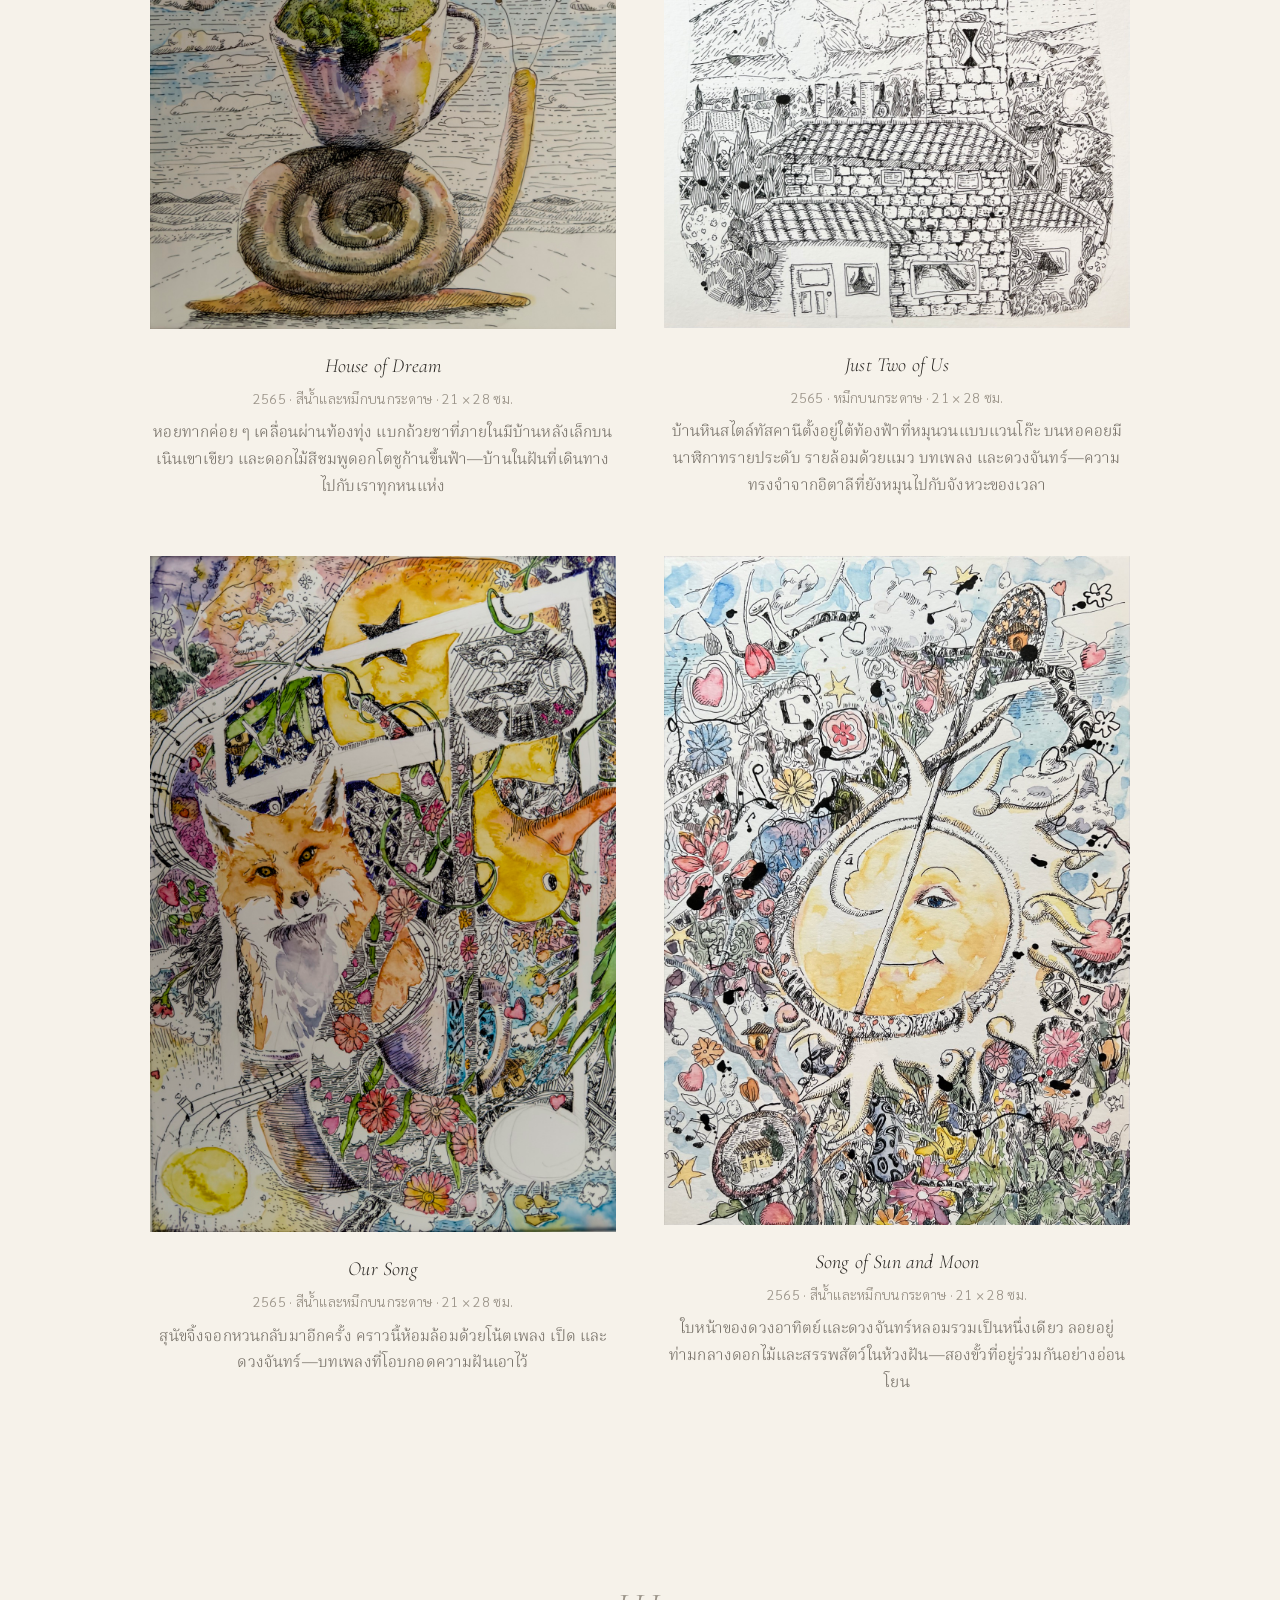
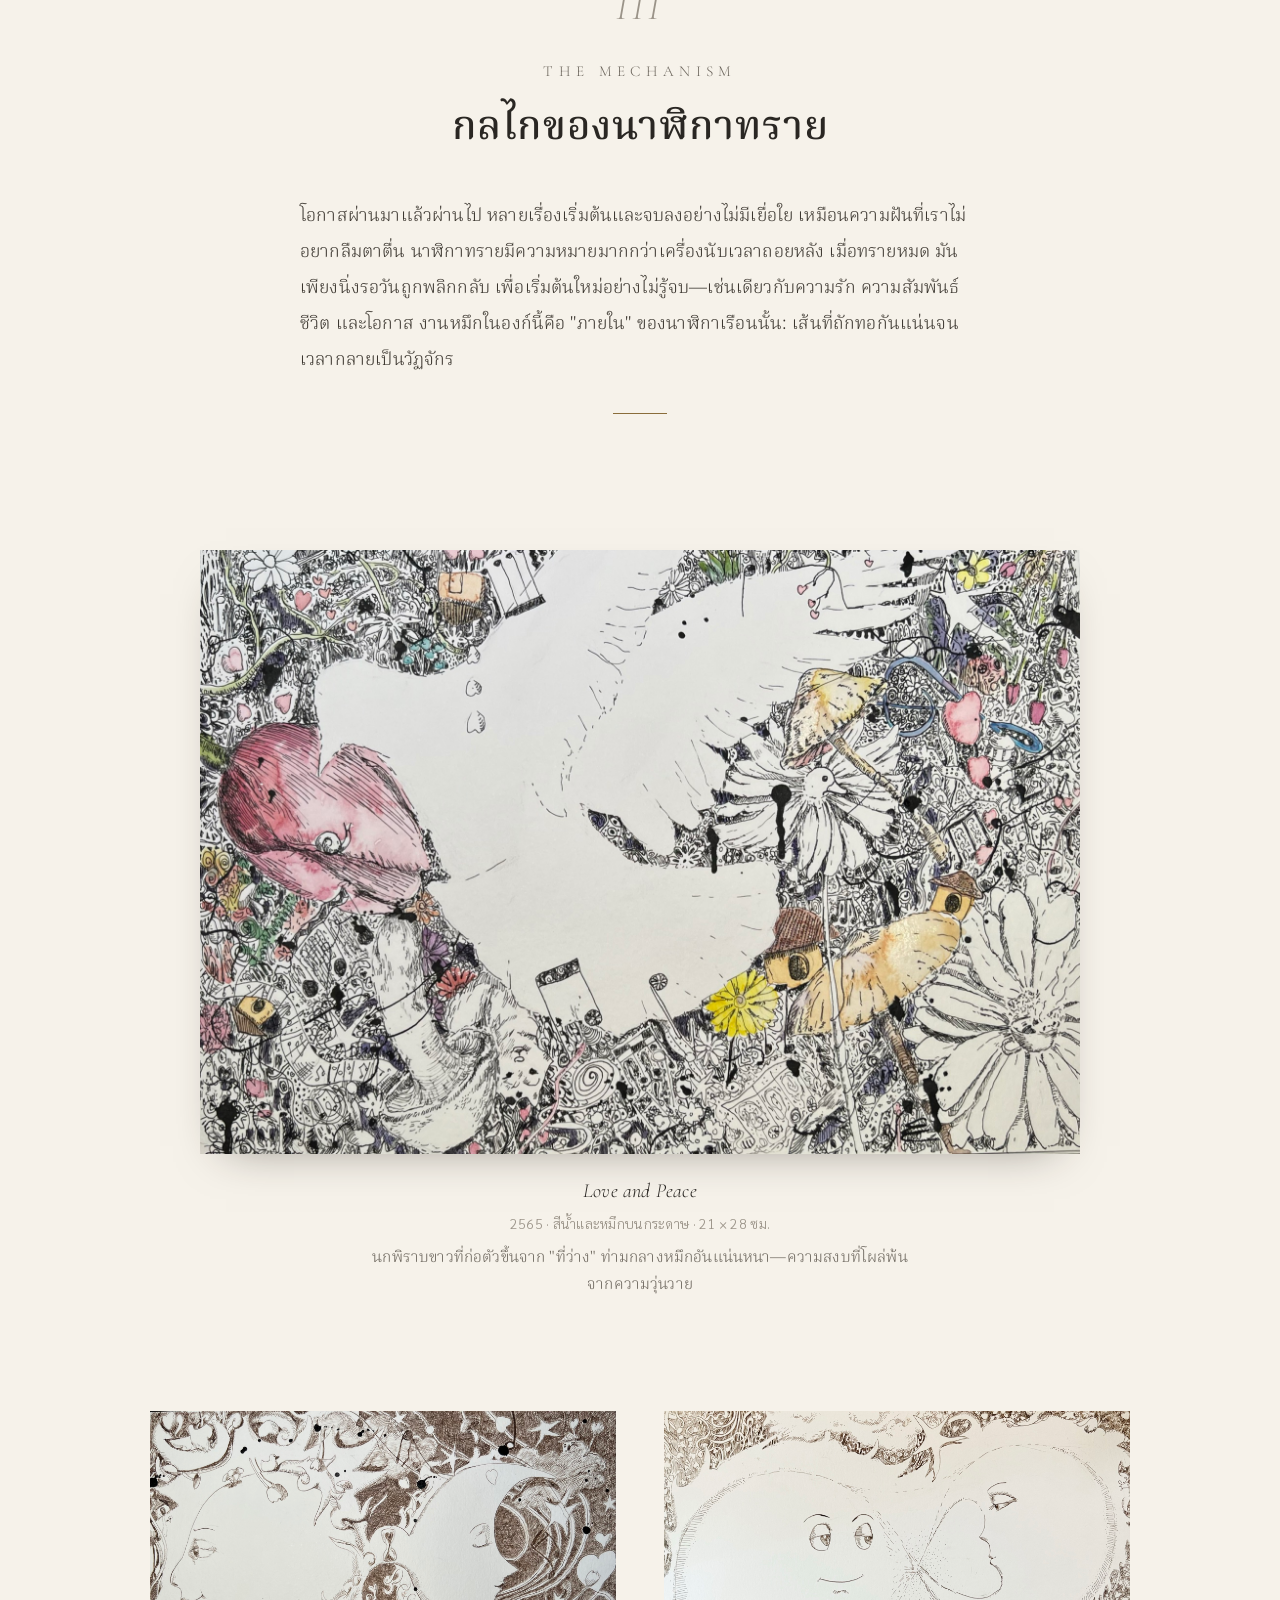
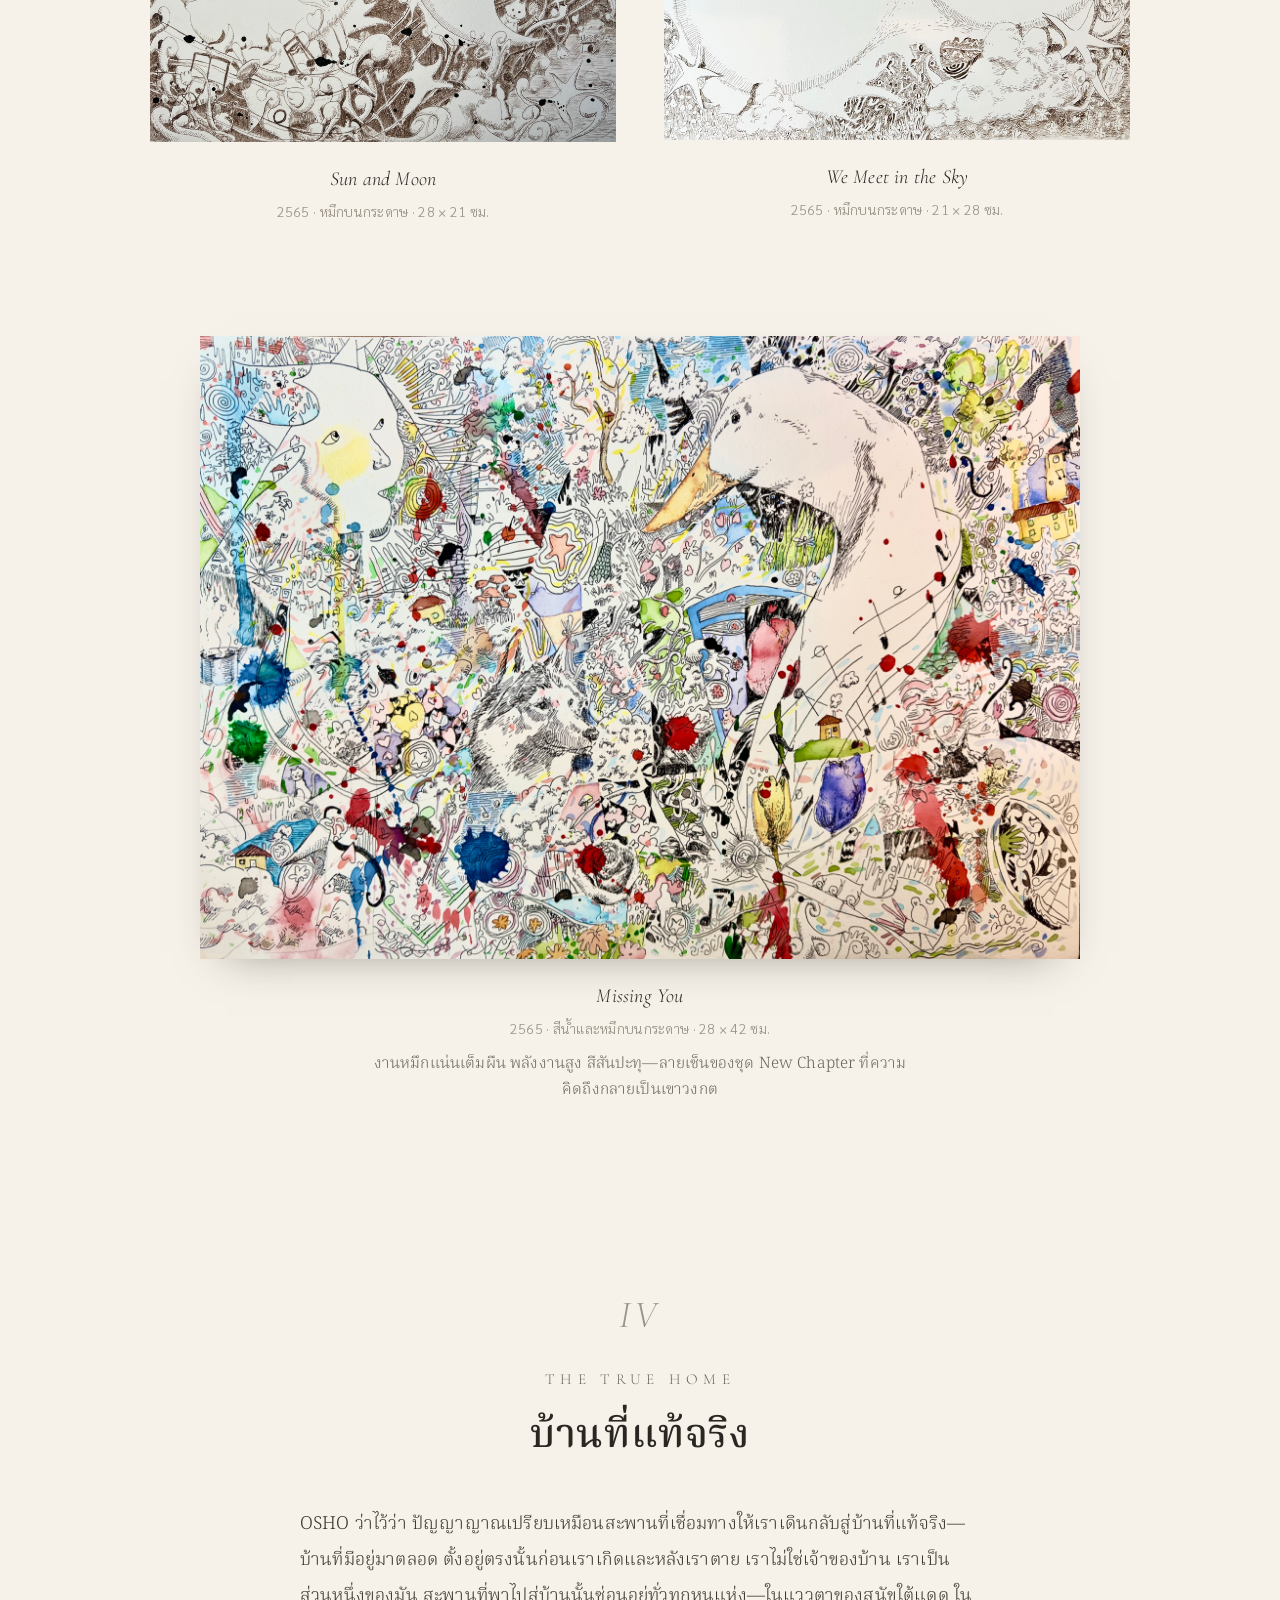
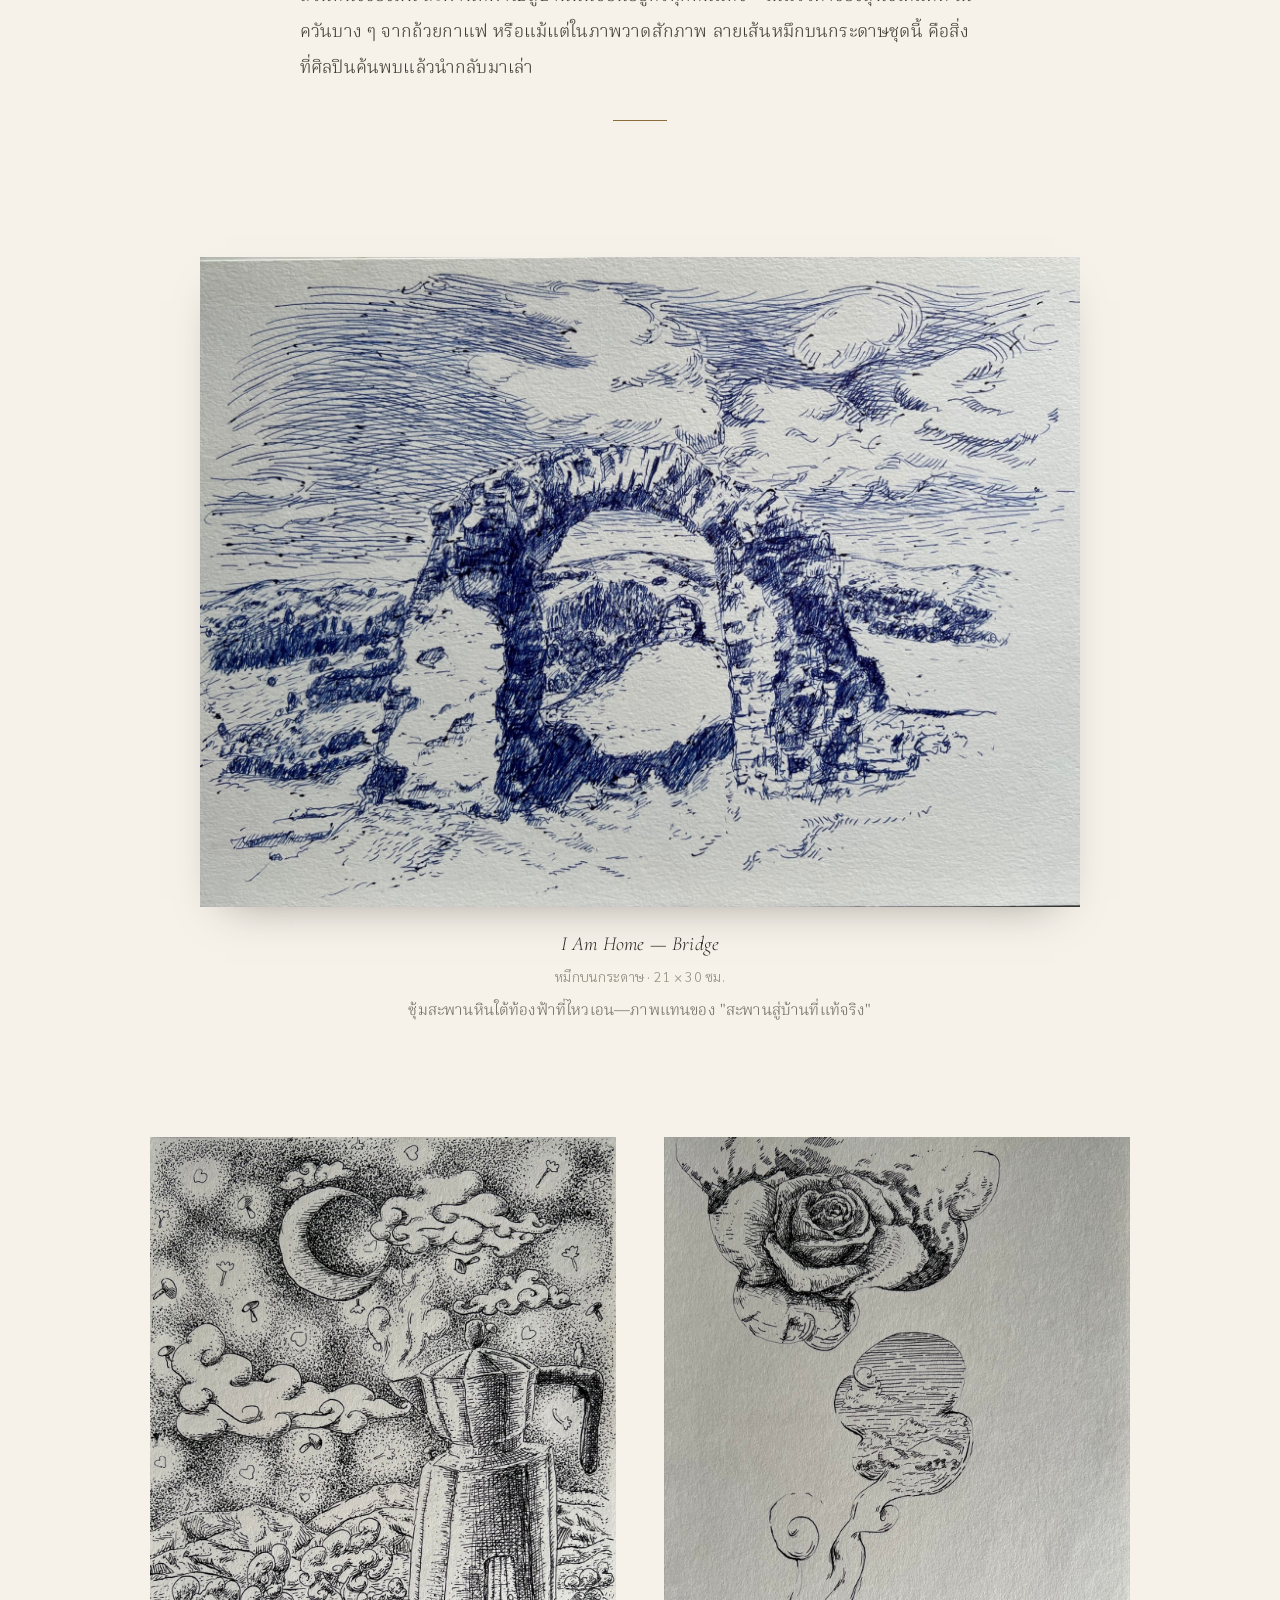
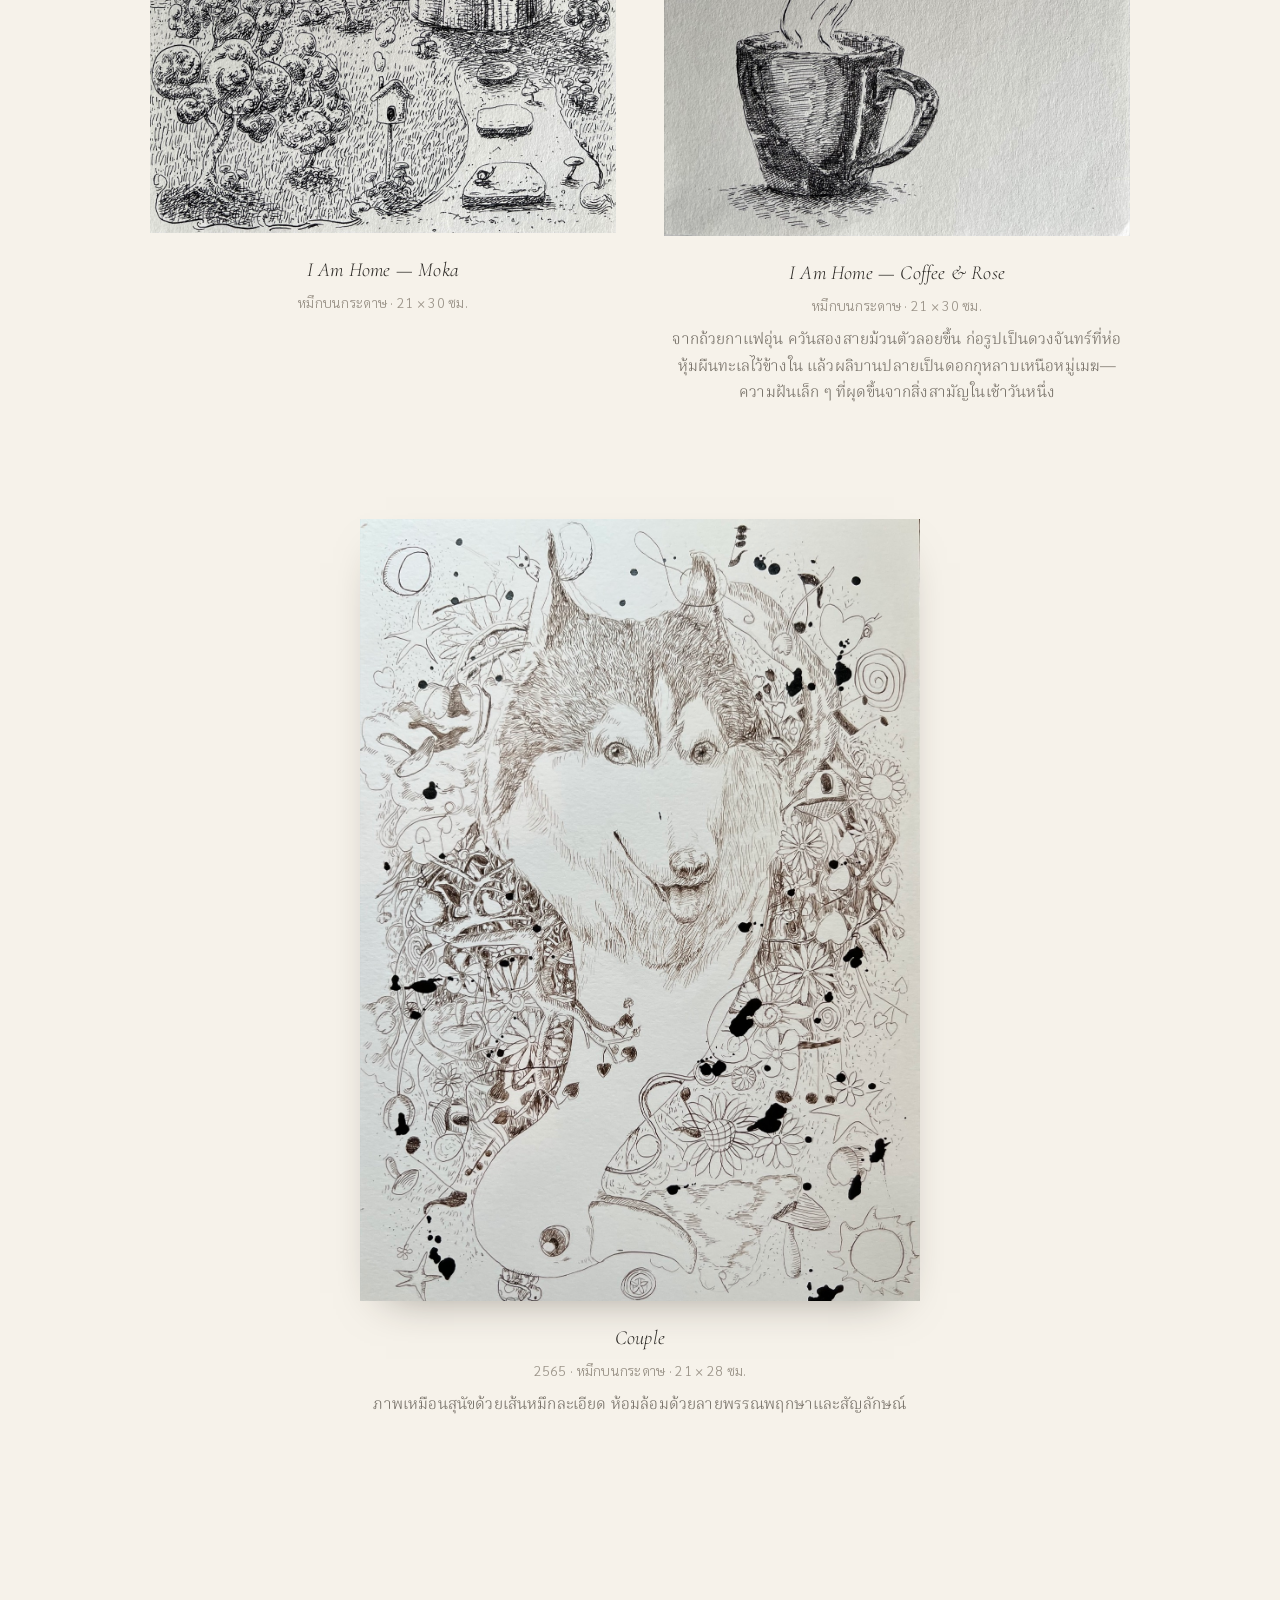
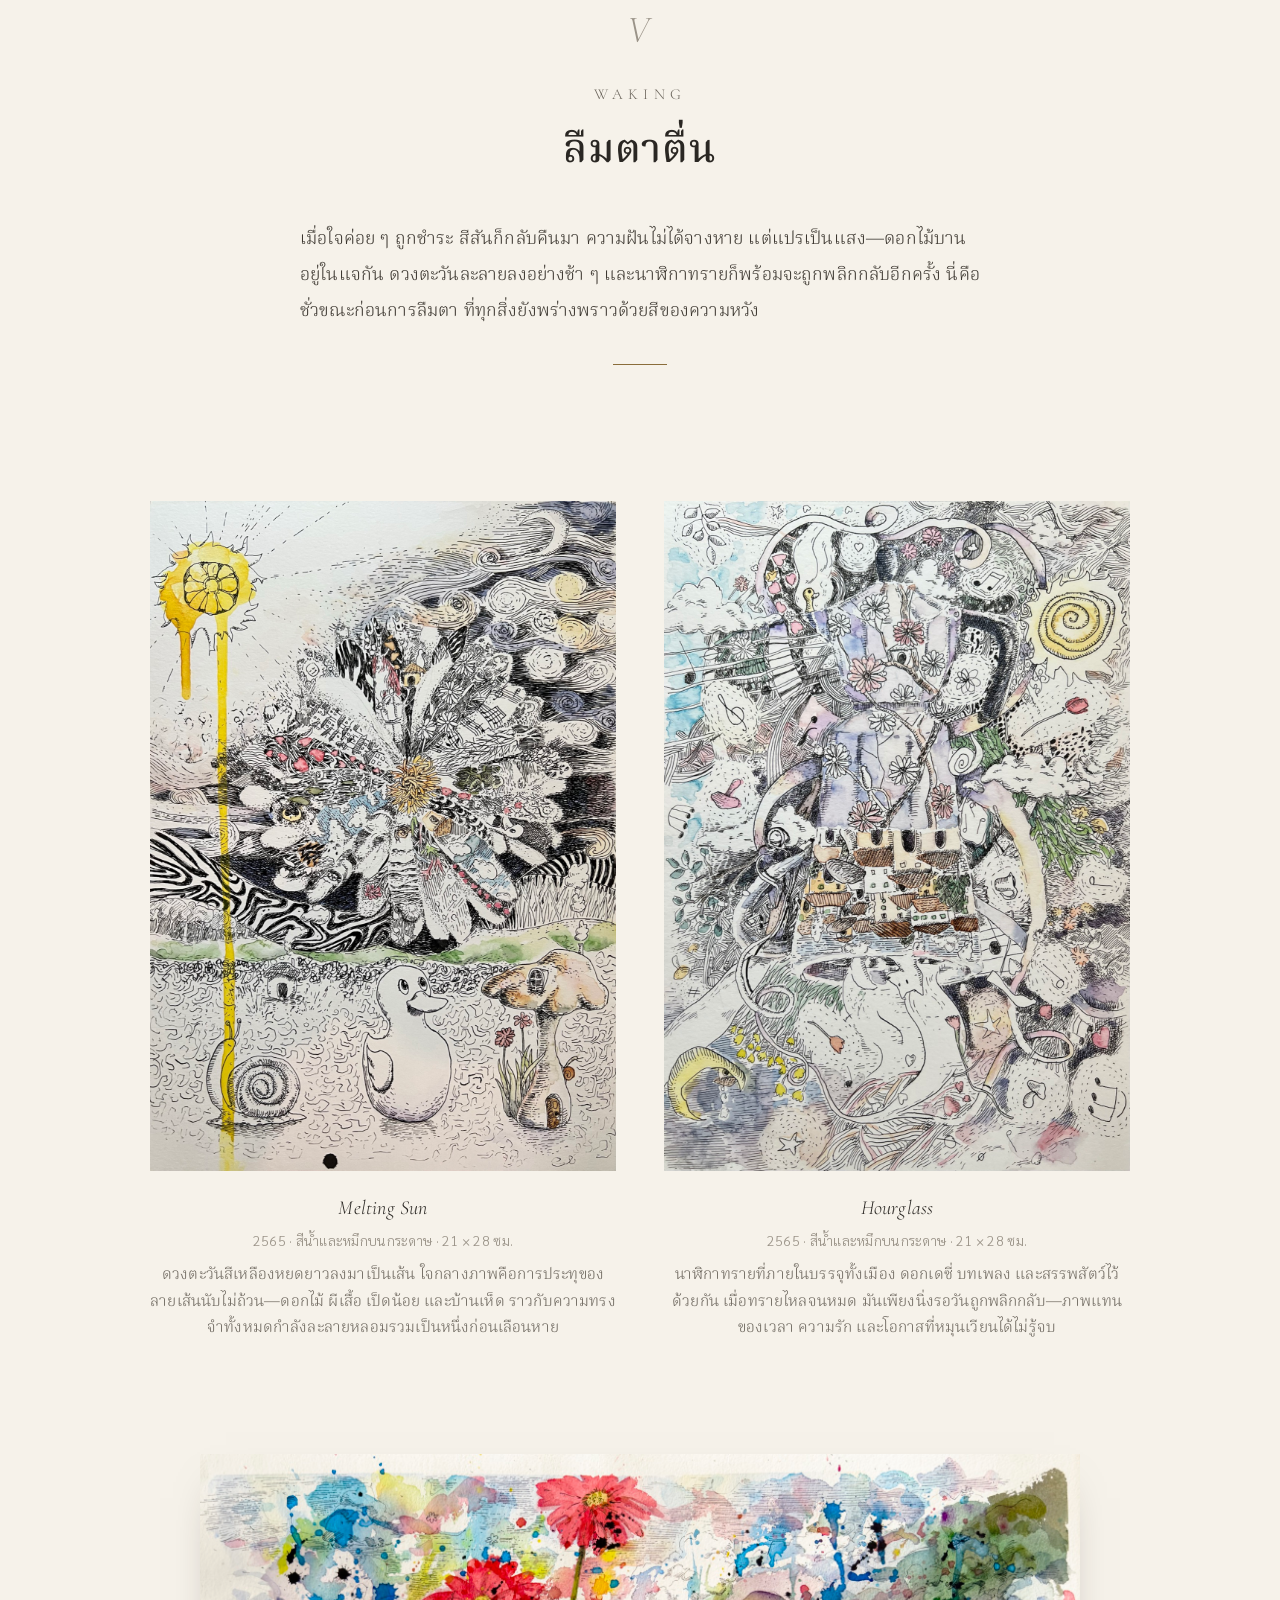
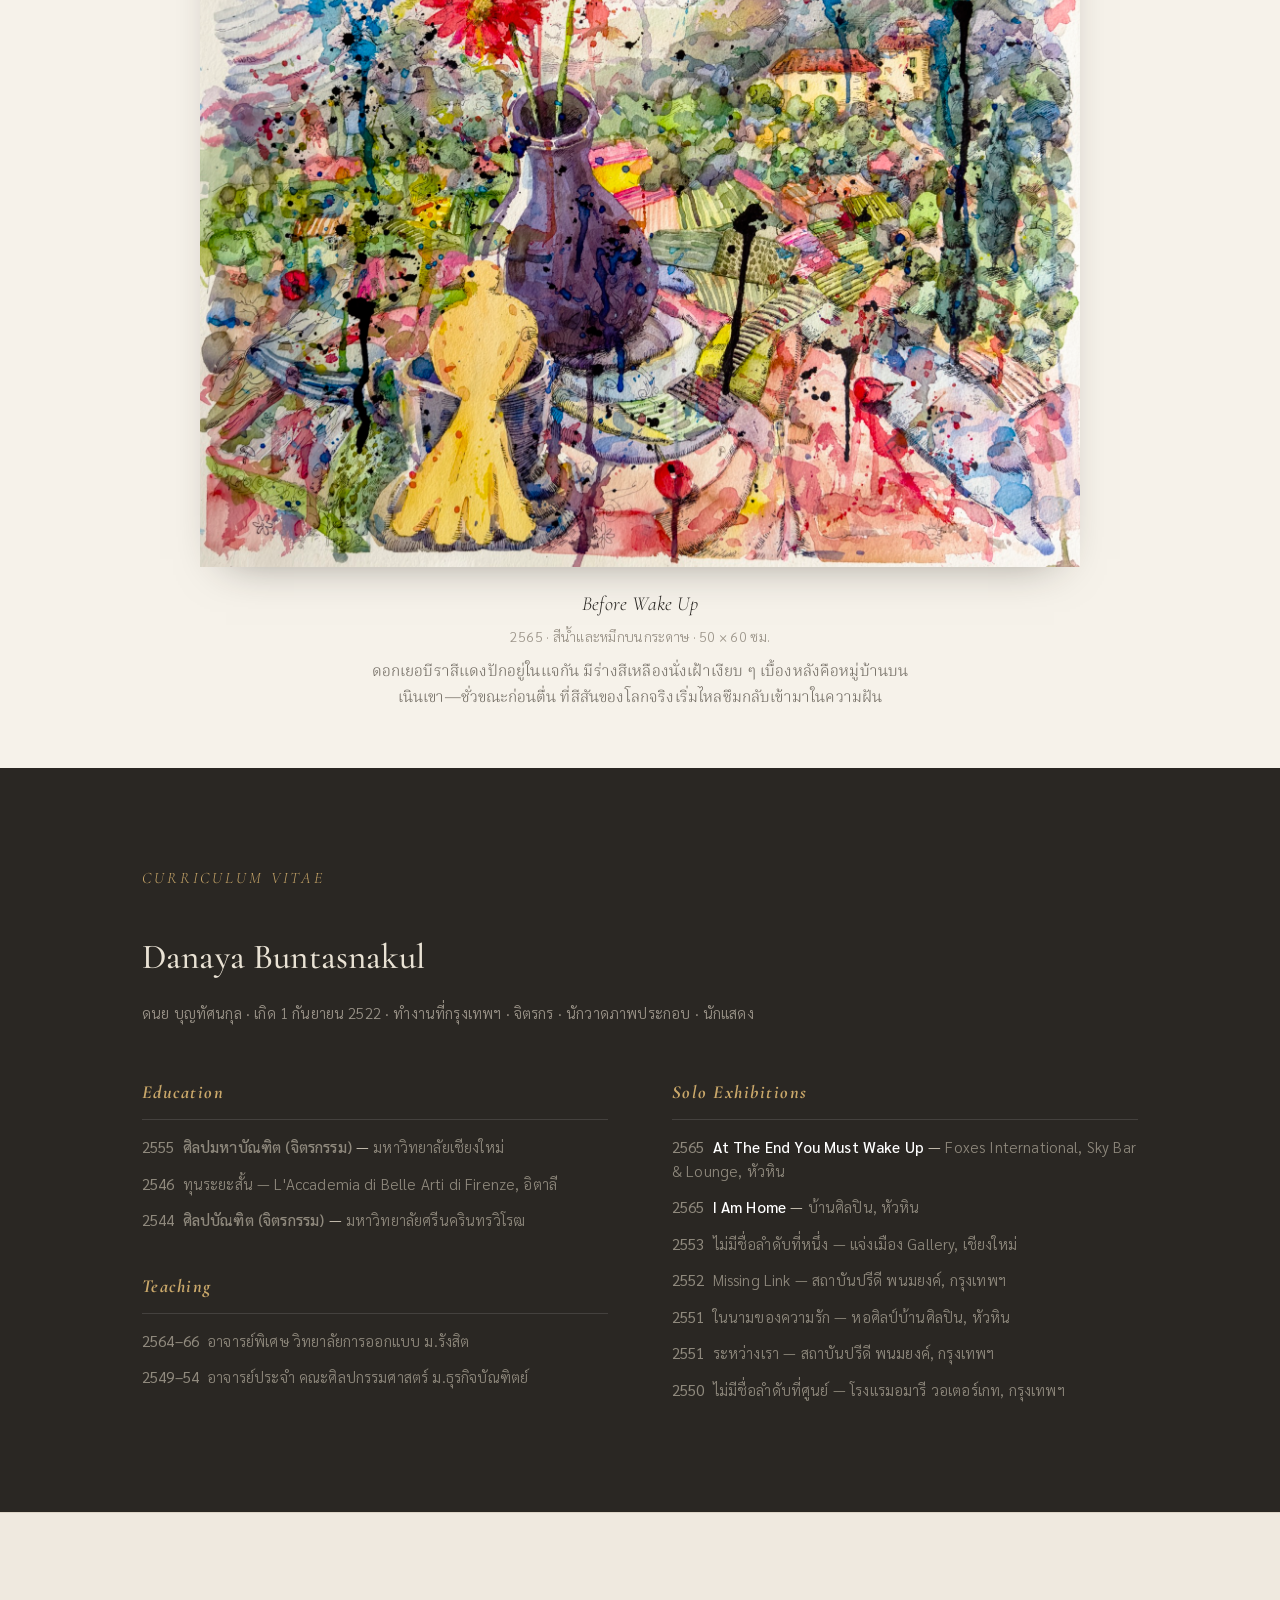
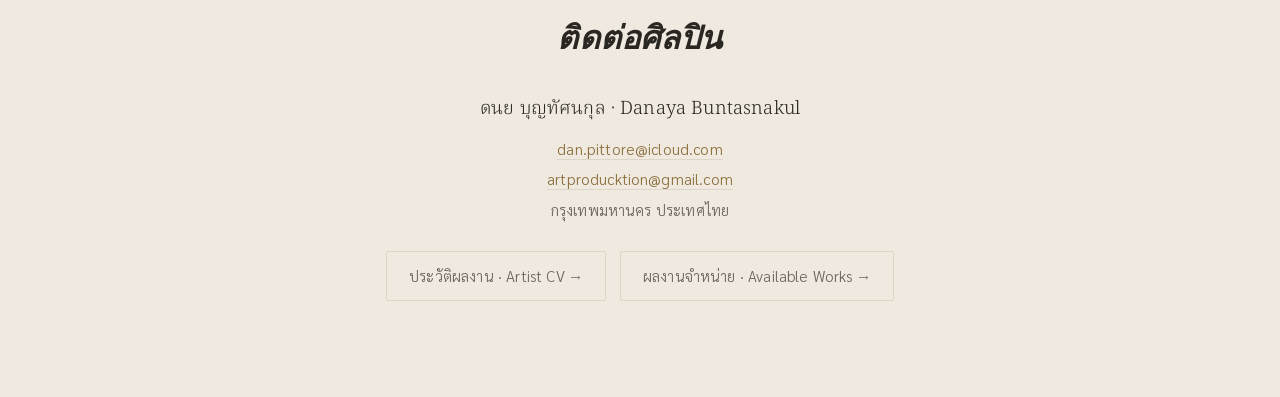
==== commit 0c41675d: "Add TH/EN language toggle across portfolio pages - Fixed top-right language switch with localStorage" ====
--- a/index.html
+++ b/index.html
@@ -1,5 +1,5 @@
 <!DOCTYPE html>
-<html lang="th">
+<html lang="th" data-lang="th">
 <head>
 <meta charset="UTF-8">
 <meta name="viewport" content="width=device-width, initial-scale=1.0">
@@ -27,6 +27,19 @@
   img{display:block; max-width:100%; height:auto}
   .wrap{max-width:1060px; margin:0 auto; padding:0 32px}
 
+  /* LANGUAGE TOGGLE */
+  [data-lang="th"] .en-only{display:none !important}
+  [data-lang="en"] .th-only{display:none !important}
+  .lang-switch{position:fixed; top:14px; right:14px; z-index:200; display:flex;
+    background:rgba(246,242,234,.92); -webkit-backdrop-filter:blur(6px); backdrop-filter:blur(6px);
+    border:1px solid var(--line); border-radius:999px; overflow:hidden;
+    box-shadow:0 4px 16px -8px rgba(40,34,26,.4); font-family:var(--display)}
+  .lang-switch button{border:none; background:none; cursor:pointer; padding:7px 16px;
+    font-size:.82rem; letter-spacing:.06em; color:var(--soft); font-family:inherit}
+  .lang-switch button:hover{color:var(--ink)}
+  [data-lang="th"] .lang-switch [data-set-lang="th"],
+  [data-lang="en"] .lang-switch [data-set-lang="en"]{background:var(--accent); color:#fff}
+
   /* ---------- COVER ---------- */
   .cover{min-height:100vh; display:flex; flex-direction:column; justify-content:center; align-items:center;
     text-align:center; padding:60px 32px; position:relative}
@@ -53,6 +66,7 @@
   .act .num{font-family:var(--display); font-size:2.4rem; font-style:italic; color:var(--faint); letter-spacing:.1em}
   .act .en{font-family:var(--display); font-size:.95rem; letter-spacing:.35em; text-transform:uppercase; color:var(--soft); margin:14px 0 6px}
   .act h2{font-family:var(--serif); font-weight:500; font-size:clamp(1.7rem,4vw,2.5rem); letter-spacing:.02em}
+  .act h2.en-only{font-family:var(--display)}
   .act .concept{font-family:var(--serif); font-weight:300; font-size:1.12rem; line-height:2; max-width:680px;
     margin:34px auto 0; color:#3a352e; text-align:left}
   .rule{width:54px; height:1px; background:var(--accent); margin:34px auto 0}
@@ -102,7 +116,7 @@
   /* ---------- PRINT (Save as PDF) ---------- */
   @media print{
     body{background:#fff}
-    .scroll-cue{display:none}
+    .lang-switch,.scroll-cue{display:none}
     section,.act,.plate{padding:24px 0; page-break-inside:avoid}
     .cover{min-height:auto; page-break-after:always}
     .plate img,.cover figure{box-shadow:none}
@@ -111,27 +125,34 @@
     .statement,.contact{background:#fff}
   }
 </style>
+<script>(function(){try{var l=localStorage.getItem('portfolioLang');if(l){document.documentElement.setAttribute('data-lang',l);document.documentElement.setAttribute('lang',l);}}catch(e){}})();</script>
 </head>
 <body>
 
+<!-- LANGUAGE SWITCH -->
+<div class="lang-switch" role="group" aria-label="Language">
+  <button type="button" data-set-lang="th">ไทย</button>
+  <button type="button" data-set-lang="en">EN</button>
+</div>
+
 <!-- ===== COVER ===== -->
 <header class="cover">
-  <div class="kicker">นิทรรศการเดี่ยว · ชุดผลงาน</div>
+  <div class="kicker"><span class="th-only">นิทรรศการเดี่ยว · ชุดผลงาน</span><span class="en-only">Solo Exhibition · Series</span></div>
   <figure><img src="images/01-at-the-end.jpg" alt="At The End You Must Wake Up"></figure>
   <h1>At The End<br><em>You Must Wake Up</em></h1>
   <div class="artist">ดนย บุญทัศนกุล · Danaya Buntasnakul</div>
-  <div class="sub">จิตรกรรมสีน้ำ หมึก และลายเส้นบนกระดาษ</div>
-  <div class="scroll-cue">เลื่อนลง</div>
+  <div class="sub"><span class="th-only">จิตรกรรมสีน้ำ หมึก และลายเส้นบนกระดาษ</span><span class="en-only">Watercolour, ink and drawing on paper</span></div>
+  <div class="scroll-cue"><span class="th-only">เลื่อนลง</span><span class="en-only">Scroll</span></div>
 </header>
 
 <!-- ===== STATEMENT ===== -->
 <section class="statement">
   <div class="wrap">
-    <div class="label">Artist Statement · แนวคิดศิลปิน</div>
-    <p class="lead">ดนย บุญทัศนกุล ทำงานอยู่บนเส้นแบ่งบาง ๆ ระหว่างการหลับและการตื่น ระหว่างโลกที่เรามองเห็นกับโลกที่เราเพียงรู้สึกถึง</p>
-    <p>เขาผสมสีน้ำ หมึก และจังหวะแบบดนตรีเข้าด้วยกัน จนภูมิทัศน์กลายเป็นห้วงความฝัน และความฝันกลายเป็นที่ที่เรากล้าเผชิญสิ่งที่ตื่นอยู่เรากลับไม่ยอมรับ</p>
-    <p>เขาเรียนจิตรกรรมที่มหาวิทยาลัยเชียงใหม่ (ศิลปมหาบัณฑิต) และเคยศึกษาที่ L'Accademia di Belle Arti di Firenze ประเทศอิตาลี ผ่านนิทรรศการเดี่ยว 6 ครั้งในรอบ 15 ปี งานของเขาวนเวียนอยู่กับความใกล้ชิด การพลัดพราก และโอกาสที่หมุนกลับมาใหม่ได้เสมอ—เหมือนนาฬิกาทรายที่เพียงรอวันถูกพลิก</p>
-    <p>นอกจากเป็นจิตรกร เขายังเป็นนักแสดงละครเวทีและนักร้องประสานเสียงที่ได้รับรางวัลระดับนานาชาติ ประสบการณ์บนเวทีและในเสียงเพลงไหลกลับเข้ามาในงานวาด ในรูปของจังหวะ การฟัง และการมองอย่างช้า ๆ</p>
+    <div class="label">Artist Statement<span class="th-only"> · แนวคิดศิลปิน</span></div>
+    <p class="lead"><span class="th-only">ดนย บุญทัศนกุล ทำงานอยู่บนเส้นแบ่งบาง ๆ ระหว่างการหลับและการตื่น ระหว่างโลกที่เรามองเห็นกับโลกที่เราเพียงรู้สึกถึง</span><span class="en-only">Danaya Buntasnakul works along the thin line between sleeping and waking — between the world we see and the world we only feel.</span></p>
+    <p><span class="th-only">เขาผสมสีน้ำ หมึก และจังหวะแบบดนตรีเข้าด้วยกัน จนภูมิทัศน์กลายเป็นห้วงความฝัน และความฝันกลายเป็นที่ที่เรากล้าเผชิญสิ่งที่ตื่นอยู่เรากลับไม่ยอมรับ</span><span class="en-only">He blends watercolour, ink and a musical sense of rhythm until landscapes become reveries, and dreams become the place where we dare to face what, awake, we refuse to admit.</span></p>
+    <p><span class="th-only">เขาเรียนจิตรกรรมที่มหาวิทยาลัยเชียงใหม่ (ศิลปมหาบัณฑิต) และเคยศึกษาที่ L'Accademia di Belle Arti di Firenze ประเทศอิตาลี ผ่านนิทรรศการเดี่ยว 6 ครั้งในรอบ 15 ปี งานของเขาวนเวียนอยู่กับความใกล้ชิด การพลัดพราก และโอกาสที่หมุนกลับมาใหม่ได้เสมอ—เหมือนนาฬิกาทรายที่เพียงรอวันถูกพลิก</span><span class="en-only">He studied painting at Chiang Mai University (M.F.A.) and at the Accademia di Belle Arti di Firenze in Italy. Across six solo exhibitions over fifteen years, his work returns again and again to intimacy, separation, and the chance that can always come around once more — like an hourglass simply waiting to be turned.</span></p>
+    <p><span class="th-only">นอกจากเป็นจิตรกร เขายังเป็นนักแสดงละครเวทีและนักร้องประสานเสียงที่ได้รับรางวัลระดับนานาชาติ ประสบการณ์บนเวทีและในเสียงเพลงไหลกลับเข้ามาในงานวาด ในรูปของจังหวะ การฟัง และการมองอย่างช้า ๆ</span><span class="en-only">Beyond painting, he is a stage actor and an internationally awarded choral singer. His experience on stage and in song flows back into his drawing as rhythm, as listening, and as a slow way of seeing.</span></p>
   </div>
 </section>
 
@@ -139,8 +160,9 @@
 <div class="act wrap">
   <div class="num">I</div>
   <div class="en">Falling Asleep</div>
-  <h2>เคลิ้มหลับ</h2>
-  <p class="concept">นิทรรศการนี้ขอชวนผู้ชมเดินผ่านความฝันหนึ่งคืน เริ่มจากภาพของสุนัขจิ้งจอกที่ขดตัวหลับกลางทุ่ง—ภาพแทนของจิตใจที่กำลังพักผ่อนเพื่อจะหายดี ก้อนเมฆแปลงร่างเป็นสัตว์ ปราสาทเล็ก ๆ ตั้งอยู่บนหลังของมัน ทุกอย่างค่อย ๆ จมลงสู่ห้วงฝัน</p>
+  <h2 class="th-only">เคลิ้มหลับ</h2>
+  <h2 class="en-only">Falling Asleep</h2>
+  <p class="concept"><span class="th-only">นิทรรศการนี้ขอชวนผู้ชมเดินผ่านความฝันหนึ่งคืน เริ่มจากภาพของสุนัขจิ้งจอกที่ขดตัวหลับกลางทุ่ง—ภาพแทนของจิตใจที่กำลังพักผ่อนเพื่อจะหายดี ก้อนเมฆแปลงร่างเป็นสัตว์ ปราสาทเล็ก ๆ ตั้งอยู่บนหลังของมัน ทุกอย่างค่อย ๆ จมลงสู่ห้วงฝัน</span><span class="en-only">This exhibition invites you to walk through a single night's dream. It begins with a fox curled asleep in a field — an image of a mind at rest, healing. Clouds shift into animals, a small castle rests on their backs, and everything sinks slowly into the dream.</span></p>
   <div class="rule"></div>
 </div>
 
@@ -148,30 +170,31 @@
 <div class="act wrap">
   <div class="num">II</div>
   <div class="en">The Dream</div>
-  <h2>ในความฝัน</h2>
-  <p class="concept"><i>At The End You Must Wake Up</i> คือบันทึกของเรื่องที่เกิดขึ้นแล้วผ่านไป แต่ส่วนลึกของใจยังไม่ยอมปล่อยความรู้สึกที่อยู่นอกเหนือการควบคุม การวาดชุดนี้จึงเป็นการบำบัดตัวเอง—กล่อมใจให้หลับอยู่ในฝัน จนถึงวันหนึ่งที่ใจถูกชำระจนใส และพร้อมจะลืมตาตื่นขึ้นอีกครั้ง</p>
+  <h2 class="th-only">ในความฝัน</h2>
+  <h2 class="en-only">The Dream</h2>
+  <p class="concept"><span class="th-only"><i>At The End You Must Wake Up</i> คือบันทึกของเรื่องที่เกิดขึ้นแล้วผ่านไป แต่ส่วนลึกของใจยังไม่ยอมปล่อยความรู้สึกที่อยู่นอกเหนือการควบคุม การวาดชุดนี้จึงเป็นการบำบัดตัวเอง—กล่อมใจให้หลับอยู่ในฝัน จนถึงวันหนึ่งที่ใจถูกชำระจนใส และพร้อมจะลืมตาตื่นขึ้นอีกครั้ง</span><span class="en-only"><i>At The End You Must Wake Up</i> is a record of things that happened and passed, while some deep part of the heart still refuses to release feelings beyond its control. Making this series became a way of healing — lulling the heart to sleep within the dream, until the day it is washed clear and ready to open its eyes again.</span></p>
   <div class="rule"></div>
 </div>
 
 <div class="pair">
   <figure>
     <img src="images/02-house-of-dream.jpg" alt="House of Dream">
-    <figcaption><span class="t">House of Dream</span><span class="m">2565 · สีน้ำและหมึกบนกระดาษ · 21 × 28 ซม.</span><span class="note">หอยทากค่อย ๆ เคลื่อนผ่านท้องทุ่ง แบกถ้วยชาที่ภายในมีบ้านหลังเล็กบนเนินเขาเขียว และดอกไม้สีชมพูดอกโตชูก้านขึ้นฟ้า—บ้านในฝันที่เดินทางไปกับเราทุกหนแห่ง</span></figcaption>
+    <figcaption><span class="t">House of Dream</span><span class="m"><span class="th-only">2565 · สีน้ำและหมึกบนกระดาษ · 21 × 28 ซม.</span><span class="en-only">2022 · Watercolour &amp; ink on paper · 21 × 28 cm</span></span><span class="note"><span class="th-only">หอยทากค่อย ๆ เคลื่อนผ่านท้องทุ่ง แบกถ้วยชาที่ภายในมีบ้านหลังเล็กบนเนินเขาเขียว และดอกไม้สีชมพูดอกโตชูก้านขึ้นฟ้า—บ้านในฝันที่เดินทางไปกับเราทุกหนแห่ง</span><span class="en-only">A snail drifts across the fields carrying a teacup that holds a little house on a green hill, a large pink flower reaching for the sky — the dream-home that travels with us everywhere.</span></span></figcaption>
   </figure>
   <figure>
     <img src="images/03-just-two-of-us.jpg" alt="Just Two of Us">
-    <figcaption><span class="t">Just Two of Us</span><span class="m">2565 · หมึกบนกระดาษ · 21 × 28 ซม.</span><span class="note">บ้านหินสไตล์ทัสคานีตั้งอยู่ใต้ท้องฟ้าที่หมุนวนแบบแวนโก๊ะ บนหอคอยมีนาฬิกาทรายประดับ รายล้อมด้วยแมว บทเพลง และดวงจันทร์—ความทรงจำจากอิตาลีที่ยังหมุนไปกับจังหวะของเวลา</span></figcaption>
+    <figcaption><span class="t">Just Two of Us</span><span class="m"><span class="th-only">2565 · หมึกบนกระดาษ · 21 × 28 ซม.</span><span class="en-only">2022 · Ink on paper · 21 × 28 cm</span></span><span class="note"><span class="th-only">บ้านหินสไตล์ทัสคานีตั้งอยู่ใต้ท้องฟ้าที่หมุนวนแบบแวนโก๊ะ บนหอคอยมีนาฬิกาทรายประดับ รายล้อมด้วยแมว บทเพลง และดวงจันทร์—ความทรงจำจากอิตาลีที่ยังหมุนไปกับจังหวะของเวลา</span><span class="en-only">A Tuscan stone house beneath a sky swirling like Van Gogh's, an hourglass set upon its tower, surrounded by cats, songs and the moon — memories of Italy still turning with the rhythm of time.</span></span></figcaption>
   </figure>
 </div>
 
 <div class="pair">
   <figure>
     <img src="images/04-our-song.jpg" alt="Our Song">
-    <figcaption><span class="t">Our Song</span><span class="m">2565 · สีน้ำและหมึกบนกระดาษ · 21 × 28 ซม.</span><span class="note">สุนัขจิ้งจอกหวนกลับมาอีกครั้ง คราวนี้ห้อมล้อมด้วยโน้ตเพลง เป็ด และดวงจันทร์—บทเพลงที่โอบกอดความฝันเอาไว้</span></figcaption>
+    <figcaption><span class="t">Our Song</span><span class="m"><span class="th-only">2565 · สีน้ำและหมึกบนกระดาษ · 21 × 28 ซม.</span><span class="en-only">2022 · Watercolour &amp; ink on paper · 21 × 28 cm</span></span><span class="note"><span class="th-only">สุนัขจิ้งจอกหวนกลับมาอีกครั้ง คราวนี้ห้อมล้อมด้วยโน้ตเพลง เป็ด และดวงจันทร์—บทเพลงที่โอบกอดความฝันเอาไว้</span><span class="en-only">The fox returns once more, now encircled by musical notes, ducks and the moon — a song that holds the dream in its arms.</span></span></figcaption>
   </figure>
   <figure>
     <img src="images/05-song-of-sun-and-moon.jpg" alt="Song of Sun and Moon">
-    <figcaption><span class="t">Song of Sun and Moon</span><span class="m">2565 · สีน้ำและหมึกบนกระดาษ · 21 × 28 ซม.</span><span class="note">ใบหน้าของดวงอาทิตย์และดวงจันทร์หลอมรวมเป็นหนึ่งเดียว ลอยอยู่ท่ามกลางดอกไม้และสรรพสัตว์ในห้วงฝัน—สองขั้วที่อยู่ร่วมกันอย่างอ่อนโยน</span></figcaption>
+    <figcaption><span class="t">Song of Sun and Moon</span><span class="m"><span class="th-only">2565 · สีน้ำและหมึกบนกระดาษ · 21 × 28 ซม.</span><span class="en-only">2022 · Watercolour &amp; ink on paper · 21 × 28 cm</span></span><span class="note"><span class="th-only">ใบหน้าของดวงอาทิตย์และดวงจันทร์หลอมรวมเป็นหนึ่งเดียว ลอยอยู่ท่ามกลางดอกไม้และสรรพสัตว์ในห้วงฝัน—สองขั้วที่อยู่ร่วมกันอย่างอ่อนโยน</span><span class="en-only">The faces of sun and moon melt into one, floating among the flowers and creatures of the dream — two opposites resting gently together.</span></span></figcaption>
   </figure>
 </div>
 
@@ -179,90 +202,93 @@
 <div class="act wrap">
   <div class="num">III</div>
   <div class="en">The Mechanism</div>
-  <h2>กลไกของนาฬิกาทราย</h2>
-  <p class="concept">โอกาสผ่านมาแล้วผ่านไป หลายเรื่องเริ่มต้นและจบลงอย่างไม่มีเยื่อใย เหมือนความฝันที่เราไม่อยากลืมตาตื่น นาฬิกาทรายมีความหมายมากกว่าเครื่องนับเวลาถอยหลัง เมื่อทรายหมด มันเพียงนิ่งรอวันถูกพลิกกลับ เพื่อเริ่มต้นใหม่อย่างไม่รู้จบ—เช่นเดียวกับความรัก ความสัมพันธ์ ชีวิต และโอกาส งานหมึกในองก์นี้คือ "ภายใน" ของนาฬิกาเรือนนั้น: เส้นที่ถักทอกันแน่นจนเวลากลายเป็นวัฏจักร</p>
+  <h2 class="th-only">กลไกของนาฬิกาทราย</h2>
+  <h2 class="en-only">The Mechanism</h2>
+  <p class="concept"><span class="th-only">โอกาสผ่านมาแล้วผ่านไป หลายเรื่องเริ่มต้นและจบลงอย่างไม่มีเยื่อใย เหมือนความฝันที่เราไม่อยากลืมตาตื่น นาฬิกาทรายมีความหมายมากกว่าเครื่องนับเวลาถอยหลัง เมื่อทรายหมด มันเพียงนิ่งรอวันถูกพลิกกลับ เพื่อเริ่มต้นใหม่อย่างไม่รู้จบ—เช่นเดียวกับความรัก ความสัมพันธ์ ชีวิต และโอกาส งานหมึกในองก์นี้คือ "ภายใน" ของนาฬิกาเรือนนั้น: เส้นที่ถักทอกันแน่นจนเวลากลายเป็นวัฏจักร</span><span class="en-only">Chances come and go; many things begin and end without sentiment, like a dream we would rather not wake from. The hourglass means more than a countdown. When the sand runs out it simply waits, still, to be turned over — beginning again, endlessly: like love, like relationships, like life and opportunity. The ink works in this act are the "interior" of that hourglass: lines woven so tightly that time itself becomes a cycle.</span></p>
   <div class="rule"></div>
 </div>
 
 <div class="plate"><div class="wrap"><figure>
   <img src="images/06-love-and-peace.jpg" alt="Love and Peace">
-  <figcaption><span class="t">Love and Peace</span><span class="m">2565 · สีน้ำและหมึกบนกระดาษ · 21 × 28 ซม.</span>
-  <span class="note">นกพิราบขาวที่ก่อตัวขึ้นจาก "ที่ว่าง" ท่ามกลางหมึกอันแน่นหนา—ความสงบที่โผล่พ้นจากความวุ่นวาย</span></figcaption>
+  <figcaption><span class="t">Love and Peace</span><span class="m"><span class="th-only">2565 · สีน้ำและหมึกบนกระดาษ · 21 × 28 ซม.</span><span class="en-only">2022 · Watercolour &amp; ink on paper · 21 × 28 cm</span></span>
+  <span class="note"><span class="th-only">นกพิราบขาวที่ก่อตัวขึ้นจาก "ที่ว่าง" ท่ามกลางหมึกอันแน่นหนา—ความสงบที่โผล่พ้นจากความวุ่นวาย</span><span class="en-only">A white dove formed from the "empty space" within dense ink — peace emerging out of turmoil.</span></span></figcaption>
 </figure></div></div>
 
 <div class="pair">
   <figure>
     <img src="images/08-sun-and-moon.jpg" alt="Sun and Moon">
-    <figcaption><span class="t">Sun and Moon</span><span class="m">2565 · หมึกบนกระดาษ · 28 × 21 ซม.</span></figcaption>
+    <figcaption><span class="t">Sun and Moon</span><span class="m"><span class="th-only">2565 · หมึกบนกระดาษ · 28 × 21 ซม.</span><span class="en-only">2022 · Ink on paper · 28 × 21 cm</span></span></figcaption>
   </figure>
   <figure>
     <img src="images/07-we-meet-in-the-sky.jpg" alt="We Meet in the Sky">
-    <figcaption><span class="t">We Meet in the Sky</span><span class="m">2565 · หมึกบนกระดาษ · 21 × 28 ซม.</span></figcaption>
+    <figcaption><span class="t">We Meet in the Sky</span><span class="m"><span class="th-only">2565 · หมึกบนกระดาษ · 21 × 28 ซม.</span><span class="en-only">2022 · Ink on paper · 21 × 28 cm</span></span></figcaption>
   </figure>
 </div>
 
 <div class="plate"><div class="wrap"><figure>
   <img src="images/09-missing-you.jpg" alt="Missing You">
-  <figcaption><span class="t">Missing You</span><span class="m">2565 · สีน้ำและหมึกบนกระดาษ · 28 × 42 ซม.</span>
-  <span class="note">งานหมึกแน่นเต็มผืน พลังงานสูง สีสันปะทุ—ลายเซ็นของชุด New Chapter ที่ความคิดถึงกลายเป็นเขาวงกต</span></figcaption>
+  <figcaption><span class="t">Missing You</span><span class="m"><span class="th-only">2565 · สีน้ำและหมึกบนกระดาษ · 28 × 42 ซม.</span><span class="en-only">2022 · Watercolour &amp; ink on paper · 28 × 42 cm</span></span>
+  <span class="note"><span class="th-only">งานหมึกแน่นเต็มผืน พลังงานสูง สีสันปะทุ—ลายเซ็นของชุด New Chapter ที่ความคิดถึงกลายเป็นเขาวงกต</span><span class="en-only">Dense, high-energy ink with bursting colour — a signature of the New Chapter series, where longing becomes a labyrinth.</span></span></figcaption>
 </figure></div></div>
 
 <!-- ===== ACT IV : THE TRUE HOME ===== -->
 <div class="act wrap">
   <div class="num">IV</div>
   <div class="en">The True Home</div>
-  <h2>บ้านที่แท้จริง</h2>
-  <p class="concept">OSHO ว่าไว้ว่า ปัญญาญาณเปรียบเหมือนสะพานที่เชื่อมทางให้เราเดินกลับสู่บ้านที่แท้จริง—บ้านที่มีอยู่มาตลอด ตั้งอยู่ตรงนั้นก่อนเราเกิดและหลังเราตาย เราไม่ใช่เจ้าของบ้าน เราเป็นส่วนหนึ่งของมัน สะพานที่พาไปสู่บ้านนั้นซ่อนอยู่ทั่วทุกหนแห่ง—ในแววตาของสุนัขใต้แดด ในควันบาง ๆ จากถ้วยกาแฟ หรือแม้แต่ในภาพวาดสักภาพ ลายเส้นหมึกบนกระดาษชุดนี้ คือสิ่งที่ศิลปินค้นพบแล้วนำกลับมาเล่า</p>
+  <h2 class="th-only">บ้านที่แท้จริง</h2>
+  <h2 class="en-only">The True Home</h2>
+  <p class="concept"><span class="th-only">OSHO ว่าไว้ว่า ปัญญาญาณเปรียบเหมือนสะพานที่เชื่อมทางให้เราเดินกลับสู่บ้านที่แท้จริง—บ้านที่มีอยู่มาตลอด ตั้งอยู่ตรงนั้นก่อนเราเกิดและหลังเราตาย เราไม่ใช่เจ้าของบ้าน เราเป็นส่วนหนึ่งของมัน สะพานที่พาไปสู่บ้านนั้นซ่อนอยู่ทั่วทุกหนแห่ง—ในแววตาของสุนัขใต้แดด ในควันบาง ๆ จากถ้วยกาแฟ หรือแม้แต่ในภาพวาดสักภาพ ลายเส้นหมึกบนกระดาษชุดนี้ คือสิ่งที่ศิลปินค้นพบแล้วนำกลับมาเล่า</span><span class="en-only">Osho said that intuition is like a bridge that leads us back to our true home — a home that has always been there, standing before we are born and after we die. We do not own the home; we are part of it. The bridge to it hides everywhere — in the eyes of a dog in the sun, in the thin steam rising from a cup of coffee, even in a single painting. These ink drawings on paper are what the artist found there and brought back to tell.</span></p>
   <div class="rule"></div>
 </div>
 
 <div class="plate"><div class="wrap"><figure>
   <img src="images/10-stone-bridge.jpg" alt="สะพานหิน / I Am Home">
-  <figcaption><span class="t">I Am Home — Bridge</span><span class="m">หมึกบนกระดาษ · 21 × 30 ซม.</span>
-  <span class="note">ซุ้มสะพานหินใต้ท้องฟ้าที่ไหวเอน—ภาพแทนของ "สะพานสู่บ้านที่แท้จริง"</span></figcaption>
+  <figcaption><span class="t">I Am Home — Bridge</span><span class="m"><span class="th-only">หมึกบนกระดาษ · 21 × 30 ซม.</span><span class="en-only">Ink on paper · 21 × 30 cm</span></span>
+  <span class="note"><span class="th-only">ซุ้มสะพานหินใต้ท้องฟ้าที่ไหวเอน—ภาพแทนของ "สะพานสู่บ้านที่แท้จริง"</span><span class="en-only">A stone bridge arch beneath a swaying sky — an image of the "bridge to the true home".</span></span></figcaption>
 </figure></div></div>
 
 <div class="pair">
   <figure>
     <img src="images/11-moka-moon.jpg" alt="I Am Home — moka pot">
-    <figcaption><span class="t">I Am Home — Moka</span><span class="m">หมึกบนกระดาษ · 21 × 30 ซม.</span></figcaption>
+    <figcaption><span class="t">I Am Home — Moka</span><span class="m"><span class="th-only">หมึกบนกระดาษ · 21 × 30 ซม.</span><span class="en-only">Ink on paper · 21 × 30 cm</span></span></figcaption>
   </figure>
   <figure>
     <img src="images/12-coffee-rose.jpg" alt="I Am Home — coffee and rose">
-    <figcaption><span class="t">I Am Home — Coffee &amp; Rose</span><span class="m">หมึกบนกระดาษ · 21 × 30 ซม.</span><span class="note">จากถ้วยกาแฟอุ่น ควันสองสายม้วนตัวลอยขึ้น ก่อรูปเป็นดวงจันทร์ที่ห่อหุ้มผืนทะเลไว้ข้างใน แล้วผลิบานปลายเป็นดอกกุหลาบเหนือหมู่เมฆ—ความฝันเล็ก ๆ ที่ผุดขึ้นจากสิ่งสามัญในเช้าวันหนึ่ง</span></figcaption>
+    <figcaption><span class="t">I Am Home — Coffee &amp; Rose</span><span class="m"><span class="th-only">หมึกบนกระดาษ · 21 × 30 ซม.</span><span class="en-only">Ink on paper · 21 × 30 cm</span></span><span class="note"><span class="th-only">จากถ้วยกาแฟอุ่น ควันสองสายม้วนตัวลอยขึ้น ก่อรูปเป็นดวงจันทร์ที่ห่อหุ้มผืนทะเลไว้ข้างใน แล้วผลิบานปลายเป็นดอกกุหลาบเหนือหมู่เมฆ—ความฝันเล็ก ๆ ที่ผุดขึ้นจากสิ่งสามัญในเช้าวันหนึ่ง</span><span class="en-only">From a warm cup of coffee, two ribbons of steam curl upward, forming a moon that cradles a sea within, then blossoming into a rose above the clouds — a small dream rising from the ordinary on an ordinary morning.</span></span></figcaption>
   </figure>
 </div>
 
 <div class="plate small"><div class="wrap"><figure>
   <img src="images/13-couple-husky.jpg" alt="Couple">
-  <figcaption><span class="t">Couple</span><span class="m">2565 · หมึกบนกระดาษ · 21 × 28 ซม.</span>
-  <span class="note">ภาพเหมือนสุนัขด้วยเส้นหมึกละเอียด ห้อมล้อมด้วยลายพรรณพฤกษาและสัญลักษณ์</span></figcaption>
+  <figcaption><span class="t">Couple</span><span class="m"><span class="th-only">2565 · หมึกบนกระดาษ · 21 × 28 ซม.</span><span class="en-only">2022 · Ink on paper · 21 × 28 cm</span></span>
+  <span class="note"><span class="th-only">ภาพเหมือนสุนัขด้วยเส้นหมึกละเอียด ห้อมล้อมด้วยลายพรรณพฤกษาและสัญลักษณ์</span><span class="en-only">A portrait of dogs in fine ink line, surrounded by botanical patterns and symbols.</span></span></figcaption>
 </figure></div></div>
 
 <!-- ===== ACT V : WAKING ===== -->
 <div class="act wrap">
   <div class="num">V</div>
   <div class="en">Waking</div>
-  <h2>ลืมตาตื่น</h2>
-  <p class="concept">เมื่อใจค่อย ๆ ถูกชำระ สีสันก็กลับคืนมา ความฝันไม่ได้จางหาย แต่แปรเป็นแสง—ดอกไม้บานอยู่ในแจกัน ดวงตะวันละลายลงอย่างช้า ๆ และนาฬิกาทรายก็พร้อมจะถูกพลิกกลับอีกครั้ง นี่คือชั่วขณะก่อนการลืมตา ที่ทุกสิ่งยังพร่างพราวด้วยสีของความหวัง</p>
+  <h2 class="th-only">ลืมตาตื่น</h2>
+  <h2 class="en-only">Waking</h2>
+  <p class="concept"><span class="th-only">เมื่อใจค่อย ๆ ถูกชำระ สีสันก็กลับคืนมา ความฝันไม่ได้จางหาย แต่แปรเป็นแสง—ดอกไม้บานอยู่ในแจกัน ดวงตะวันละลายลงอย่างช้า ๆ และนาฬิกาทรายก็พร้อมจะถูกพลิกกลับอีกครั้ง นี่คือชั่วขณะก่อนการลืมตา ที่ทุกสิ่งยังพร่างพราวด้วยสีของความหวัง</span><span class="en-only">As the heart is slowly washed clear, colour returns. The dream does not fade but turns into light — flowers bloom in a vase, the sun melts slowly down, and the hourglass is ready to be turned once more. This is the moment before waking, when everything still shimmers with the colour of hope.</span></p>
   <div class="rule"></div>
 </div>
 
 <div class="pair">
   <figure>
     <img src="images/16-melting-sun.jpg" alt="Melting Sun">
-    <figcaption><span class="t">Melting Sun</span><span class="m">2565 · สีน้ำและหมึกบนกระดาษ · 21 × 28 ซม.</span><span class="note">ดวงตะวันสีเหลืองหยดยาวลงมาเป็นเส้น ใจกลางภาพคือการประทุของลายเส้นนับไม่ถ้วน—ดอกไม้ ผีเสื้อ เป็ดน้อย และบ้านเห็ด ราวกับความทรงจำทั้งหมดกำลังละลายหลอมรวมเป็นหนึ่งก่อนเลือนหาย</span></figcaption>
+    <figcaption><span class="t">Melting Sun</span><span class="m"><span class="th-only">2565 · สีน้ำและหมึกบนกระดาษ · 21 × 28 ซม.</span><span class="en-only">2022 · Watercolour &amp; ink on paper · 21 × 28 cm</span></span><span class="note"><span class="th-only">ดวงตะวันสีเหลืองหยดยาวลงมาเป็นเส้น ใจกลางภาพคือการประทุของลายเส้นนับไม่ถ้วน—ดอกไม้ ผีเสื้อ เป็ดน้อย และบ้านเห็ด ราวกับความทรงจำทั้งหมดกำลังละลายหลอมรวมเป็นหนึ่งก่อนเลือนหาย</span><span class="en-only">A yellow sun drips down in long threads; at its centre, an eruption of countless lines — flowers, butterflies, little ducks and a mushroom house — as if every memory were melting into one before it fades.</span></span></figcaption>
   </figure>
   <figure>
     <img src="images/18-hourglass.jpg" alt="Hourglass">
-    <figcaption><span class="t">Hourglass</span><span class="m">2565 · สีน้ำและหมึกบนกระดาษ · 21 × 28 ซม.</span><span class="note">นาฬิกาทรายที่ภายในบรรจุทั้งเมือง ดอกเดซี่ บทเพลง และสรรพสัตว์ไว้ด้วยกัน เมื่อทรายไหลจนหมด มันเพียงนิ่งรอวันถูกพลิกกลับ—ภาพแทนของเวลา ความรัก และโอกาสที่หมุนเวียนได้ไม่รู้จบ</span></figcaption>
+    <figcaption><span class="t">Hourglass</span><span class="m"><span class="th-only">2565 · สีน้ำและหมึกบนกระดาษ · 21 × 28 ซม.</span><span class="en-only">2022 · Watercolour &amp; ink on paper · 21 × 28 cm</span></span><span class="note"><span class="th-only">นาฬิกาทรายที่ภายในบรรจุทั้งเมือง ดอกเดซี่ บทเพลง และสรรพสัตว์ไว้ด้วยกัน เมื่อทรายไหลจนหมด มันเพียงนิ่งรอวันถูกพลิกกลับ—ภาพแทนของเวลา ความรัก และโอกาสที่หมุนเวียนได้ไม่รู้จบ</span><span class="en-only">An hourglass holding within it a whole town, daisies, songs and animals together. When the sand runs out it simply waits, still, to be turned — an image of time, love and opportunity turning endlessly.</span></span></figcaption>
   </figure>
 </div>
 
 <div class="plate"><div class="wrap"><figure>
   <img src="images/17-before-wake-up.jpg" alt="Before Wake Up">
-  <figcaption><span class="t">Before Wake Up</span><span class="m">2565 · สีน้ำและหมึกบนกระดาษ · 50 × 60 ซม.</span>
-  <span class="note">ดอกเยอบีราสีแดงปักอยู่ในแจกัน มีร่างสีเหลืองนั่งเฝ้าเงียบ ๆ เบื้องหลังคือหมู่บ้านบนเนินเขา—ชั่วขณะก่อนตื่น ที่สีสันของโลกจริงเริ่มไหลซึมกลับเข้ามาในความฝัน</span></figcaption>
+  <figcaption><span class="t">Before Wake Up</span><span class="m"><span class="th-only">2565 · สีน้ำและหมึกบนกระดาษ · 50 × 60 ซม.</span><span class="en-only">2022 · Watercolour &amp; ink on paper · 50 × 60 cm</span></span>
+  <span class="note"><span class="th-only">ดอกเยอบีราสีแดงปักอยู่ในแจกัน มีร่างสีเหลืองนั่งเฝ้าเงียบ ๆ เบื้องหลังคือหมู่บ้านบนเนินเขา—ชั่วขณะก่อนตื่น ที่สีสันของโลกจริงเริ่มไหลซึมกลับเข้ามาในความฝัน</span><span class="en-only">Red gerberas in a vase, a quiet yellow figure keeping watch, a hillside village behind — the moment before waking, as the colours of the real world begin to seep back into the dream.</span></span></figcaption>
 </figure></div></div>
 
 <!-- ===== CV ===== -->
@@ -270,31 +296,31 @@
   <div class="wrap">
     <div class="label">Curriculum Vitae</div>
     <h2>Danaya Buntasnakul</h2>
-    <div style="color:#9c958a;font-size:.95rem;">ดนย บุญทัศนกุล · เกิด 1 กันยายน 2522 · ทำงานที่กรุงเทพฯ · จิตรกร · นักวาดภาพประกอบ · นักแสดง</div>
+    <div style="color:#9c958a;font-size:.95rem;"><span class="th-only">ดนย บุญทัศนกุล · เกิด 1 กันยายน 2522 · ทำงานที่กรุงเทพฯ · จิตรกร · นักวาดภาพประกอบ · นักแสดง</span><span class="en-only">ดนย บุญทัศนกุล · Born 1 September 1979 · Based in Bangkok · Painter · Illustrator · Performer</span></div>
     <div class="grid">
       <div>
         <h3>Education</h3>
         <ul>
-          <li><span class="yr">2555</span><b>ศิลปมหาบัณฑิต (จิตรกรรม)</b> — มหาวิทยาลัยเชียงใหม่</li>
-          <li><span class="yr">2546</span>ทุนระยะสั้น — L'Accademia di Belle Arti di Firenze, อิตาลี</li>
-          <li><span class="yr">2544</span><b>ศิลปบัณฑิต (จิตรกรรม)</b> — มหาวิทยาลัยศรีนครินทรวิโรฒ</li>
+          <li><span class="yr"><span class="th-only">2555</span><span class="en-only">2012</span></span><b><span class="th-only">ศิลปมหาบัณฑิต (จิตรกรรม)</span><span class="en-only">M.F.A. in Painting</span></b> — <span class="th-only">มหาวิทยาลัยเชียงใหม่</span><span class="en-only">Chiang Mai University</span></li>
+          <li><span class="yr"><span class="th-only">2546</span><span class="en-only">2003</span></span><span class="th-only">ทุนระยะสั้น — L'Accademia di Belle Arti di Firenze, อิตาลี</span><span class="en-only">Short-term scholarship — Accademia di Belle Arti di Firenze, Italy</span></li>
+          <li><span class="yr"><span class="th-only">2544</span><span class="en-only">2001</span></span><b><span class="th-only">ศิลปบัณฑิต (จิตรกรรม)</span><span class="en-only">B.F.A. in Painting</span></b> — <span class="th-only">มหาวิทยาลัยศรีนครินทรวิโรฒ</span><span class="en-only">Srinakharinwirot University</span></li>
         </ul>
         <h3 style="margin-top:36px">Teaching</h3>
         <ul>
-          <li><span class="yr">2564–66</span>อาจารย์พิเศษ วิทยาลัยการออกแบบ ม.รังสิต</li>
-          <li><span class="yr">2549–54</span>อาจารย์ประจำ คณะศิลปกรรมศาสตร์ ม.ธุรกิจบัณฑิตย์</li>
+          <li><span class="yr"><span class="th-only">2564–66</span><span class="en-only">2021–23</span></span><span class="th-only">อาจารย์พิเศษ วิทยาลัยการออกแบบ ม.รังสิต</span><span class="en-only">Visiting Lecturer, College of Design, Rangsit University</span></li>
+          <li><span class="yr"><span class="th-only">2549–54</span><span class="en-only">2006–11</span></span><span class="th-only">อาจารย์ประจำ คณะศิลปกรรมศาสตร์ ม.ธุรกิจบัณฑิตย์</span><span class="en-only">Full-time Lecturer, Faculty of Fine and Applied Arts, Dhurakij Pundit University</span></li>
         </ul>
       </div>
       <div>
         <h3>Solo Exhibitions</h3>
         <ul>
-          <li><span class="yr">2565</span><b>At The End You Must Wake Up</b> — Foxes International, Sky Bar &amp; Lounge, หัวหิน</li>
-          <li><span class="yr">2565</span><b>I Am Home</b> — บ้านศิลปิน, หัวหิน</li>
-          <li><span class="yr">2553</span>ไม่มีชื่อลำดับที่หนึ่ง — แจ่งเมือง Gallery, เชียงใหม่</li>
-          <li><span class="yr">2552</span>Missing Link — สถาบันปรีดี พนมยงค์, กรุงเทพฯ</li>
-          <li><span class="yr">2551</span>ในนามของความรัก — หอศิลป์บ้านศิลปิน, หัวหิน</li>
-          <li><span class="yr">2551</span>ระหว่างเรา — สถาบันปรีดี พนมยงค์, กรุงเทพฯ</li>
-          <li><span class="yr">2550</span>ไม่มีชื่อลำดับที่ศูนย์ — โรงแรมอมารี วอเตอร์เกท, กรุงเทพฯ</li>
+          <li><span class="yr"><span class="th-only">2565</span><span class="en-only">2022</span></span><b>At The End You Must Wake Up</b> — <span class="th-only">Foxes International, Sky Bar &amp; Lounge, หัวหิน</span><span class="en-only">Foxes International, Sky Bar &amp; Lounge, Hua Hin</span></li>
+          <li><span class="yr"><span class="th-only">2565</span><span class="en-only">2022</span></span><b>I Am Home</b> — <span class="th-only">บ้านศิลปิน, หัวหิน</span><span class="en-only">Artist's House, Hua Hin</span></li>
+          <li><span class="yr"><span class="th-only">2553</span><span class="en-only">2010</span></span><span class="th-only">ไม่มีชื่อลำดับที่หนึ่ง — แจ่งเมือง Gallery, เชียงใหม่</span><span class="en-only">Untitled No. 1 — Jaeng Mueang Gallery, Chiang Mai</span></li>
+          <li><span class="yr"><span class="th-only">2552</span><span class="en-only">2009</span></span><span class="th-only">Missing Link — สถาบันปรีดี พนมยงค์, กรุงเทพฯ</span><span class="en-only">Missing Link — Pridi Banomyong Institute, Bangkok</span></li>
+          <li><span class="yr"><span class="th-only">2551</span><span class="en-only">2008</span></span><span class="th-only">ในนามของความรัก — หอศิลป์บ้านศิลปิน, หัวหิน</span><span class="en-only">In the Name of Love — Artist's House Gallery, Hua Hin</span></li>
+          <li><span class="yr"><span class="th-only">2551</span><span class="en-only">2008</span></span><span class="th-only">ระหว่างเรา — สถาบันปรีดี พนมยงค์, กรุงเทพฯ</span><span class="en-only">Between Us — Pridi Banomyong Institute, Bangkok</span></li>
+          <li><span class="yr"><span class="th-only">2550</span><span class="en-only">2007</span></span><span class="th-only">ไม่มีชื่อลำดับที่ศูนย์ — โรงแรมอมารี วอเตอร์เกท, กรุงเทพฯ</span><span class="en-only">Untitled No. 0 — Amari Watergate Hotel, Bangkok</span></li>
         </ul>
       </div>
     </div>
@@ -304,19 +330,30 @@
 <!-- ===== CONTACT ===== -->
 <section class="contact">
   <div class="wrap">
-    <h2>ติดต่อศิลปิน</h2>
+    <h2><span class="th-only">ติดต่อศิลปิน</span><span class="en-only">Contact the Artist</span></h2>
     <div class="who">ดนย บุญทัศนกุล · Danaya Buntasnakul</div>
     <div class="meta">
       <a href="mailto:dan.pittore@icloud.com">dan.pittore@icloud.com</a><br>
       <a href="mailto:artproducktion@gmail.com">artproducktion@gmail.com</a><br>
-      กรุงเทพมหานคร ประเทศไทย
+      <span class="th-only">กรุงเทพมหานคร ประเทศไทย</span><span class="en-only">Bangkok, Thailand</span>
     </div>
     <div style="margin-top:26px;display:flex;gap:14px;justify-content:center;flex-wrap:wrap">
-      <a href="cv.html" style="display:inline-block;font-size:.95rem;color:var(--soft);border:1px solid var(--line);padding:10px 22px;border-radius:2px;text-decoration:none">ประวัติผลงาน · Artist CV →</a>
-      <a href="shop.html" style="display:inline-block;font-size:.95rem;color:var(--soft);border:1px solid var(--line);padding:10px 22px;border-radius:2px;text-decoration:none">ผลงานจำหน่าย · Available Works →</a>
+      <a href="cv.html" style="display:inline-block;font-size:.95rem;color:var(--soft);border:1px solid var(--line);padding:10px 22px;border-radius:2px;text-decoration:none"><span class="th-only">ประวัติผลงาน · Artist CV →</span><span class="en-only">Artist CV →</span></a>
+      <a href="shop.html" style="display:inline-block;font-size:.95rem;color:var(--soft);border:1px solid var(--line);padding:10px 22px;border-radius:2px;text-decoration:none"><span class="th-only">ผลงานจำหน่าย · Available Works →</span><span class="en-only">Available Works →</span></a>
     </div>
   </div>
 </section>
 
+<script>
+  document.querySelectorAll('[data-set-lang]').forEach(function(b){
+    b.addEventListener('click', function(){
+      var l = b.getAttribute('data-set-lang');
+      document.documentElement.setAttribute('data-lang', l);
+      document.documentElement.setAttribute('lang', l);
+      try{ localStorage.setItem('portfolioLang', l); }catch(e){}
+    });
+  });
+</script>
+
 </body>
 </html>
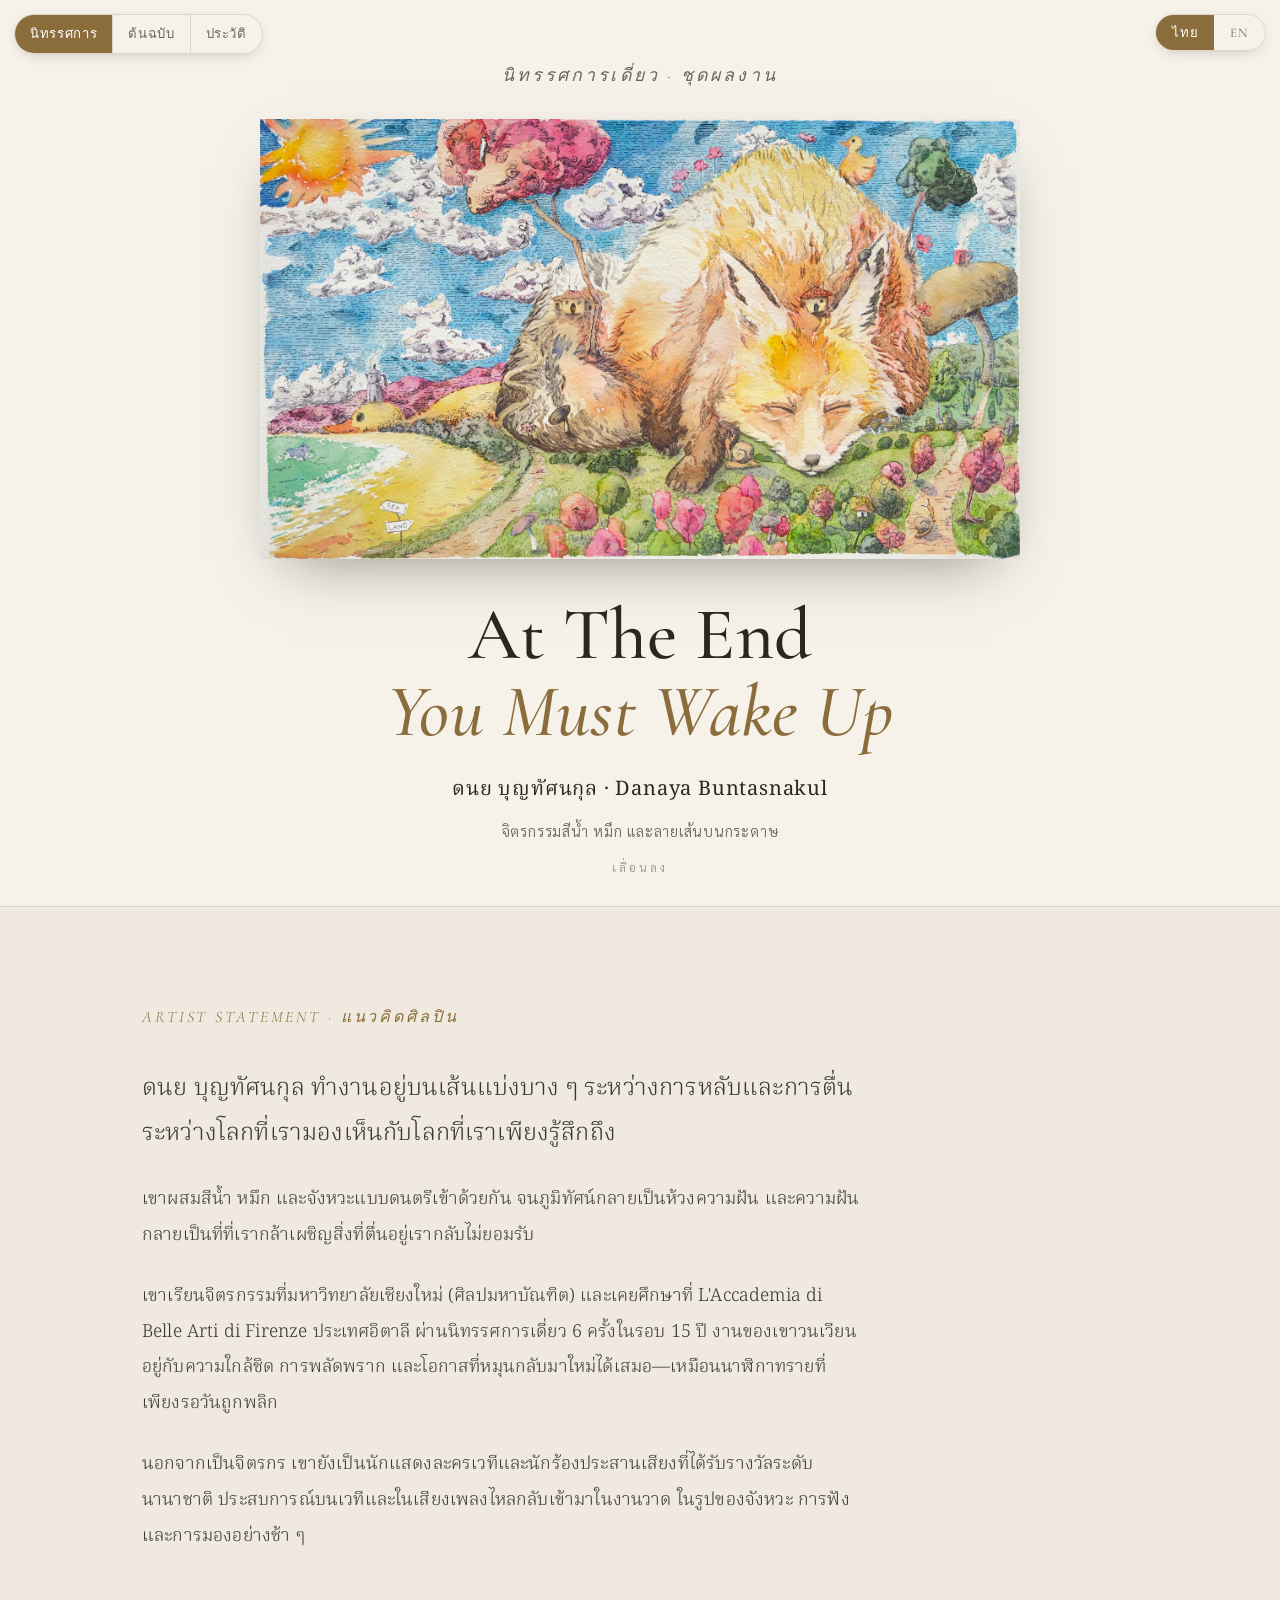
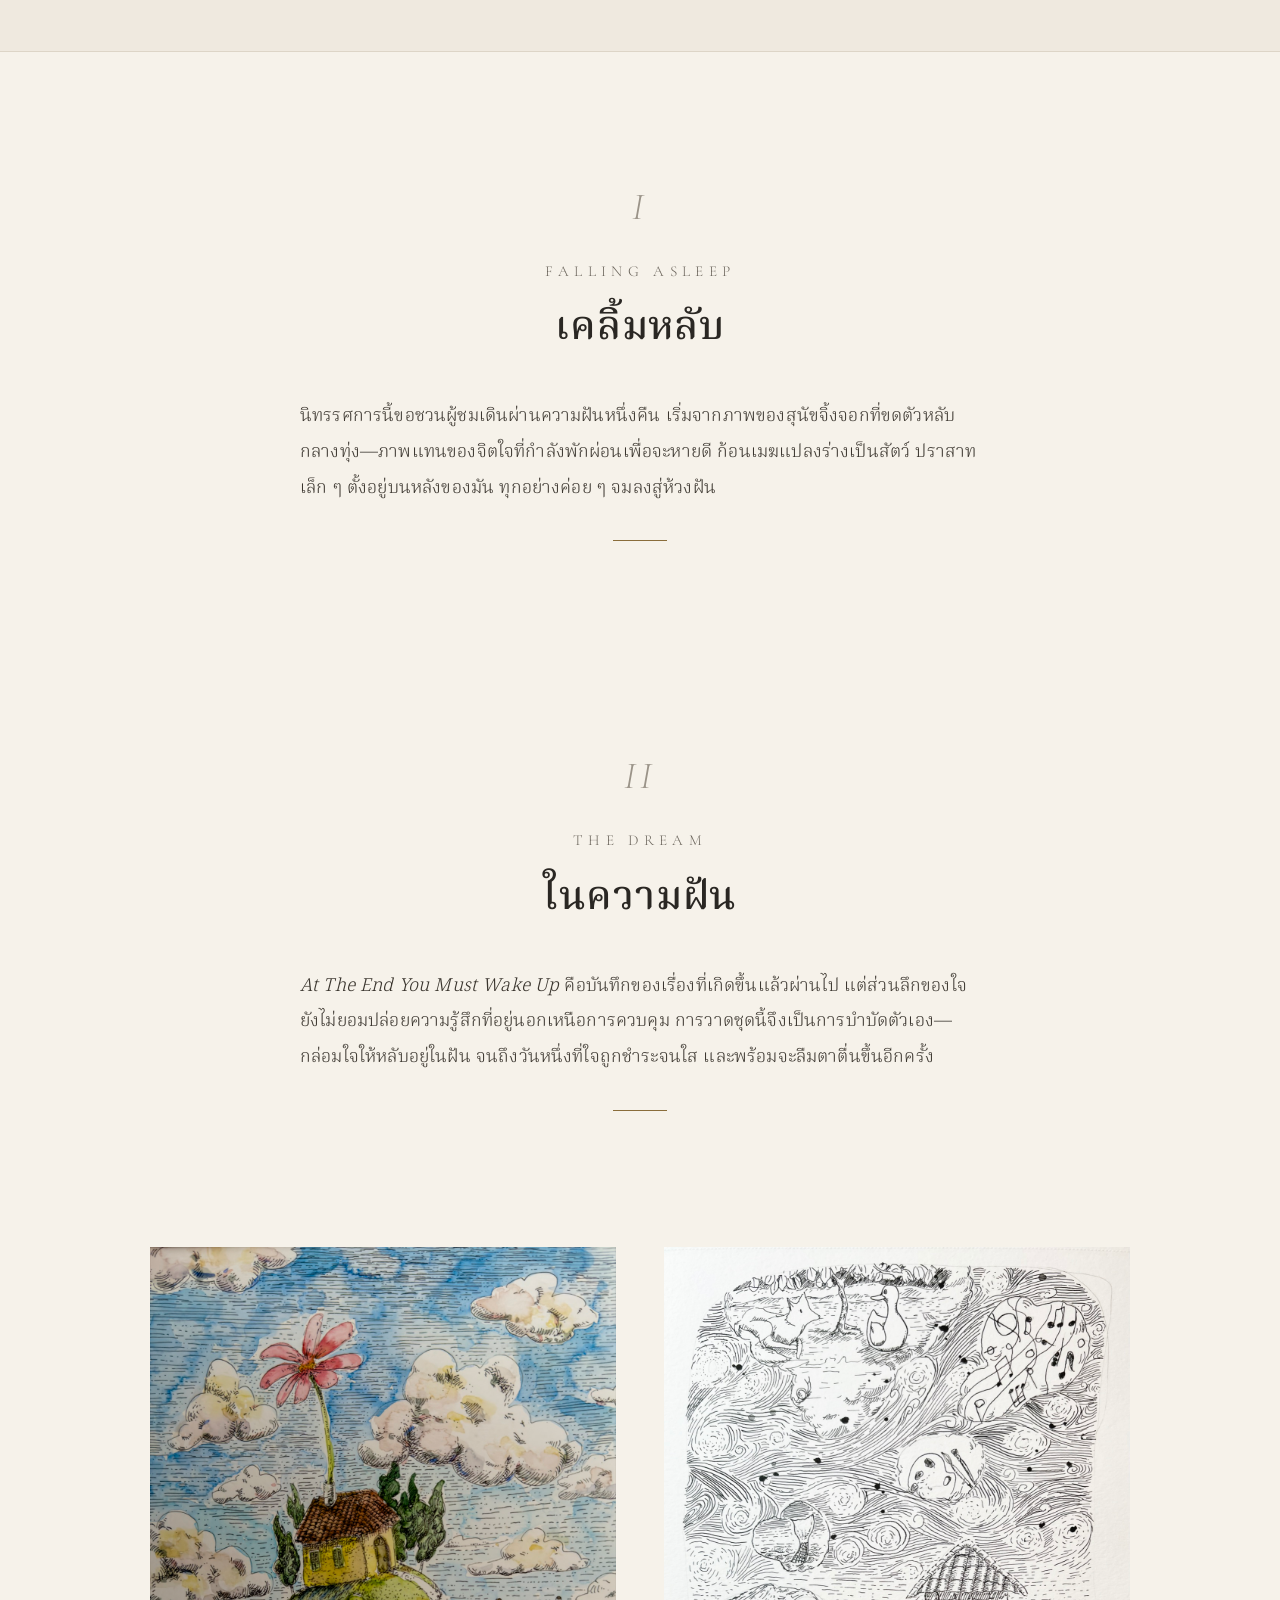
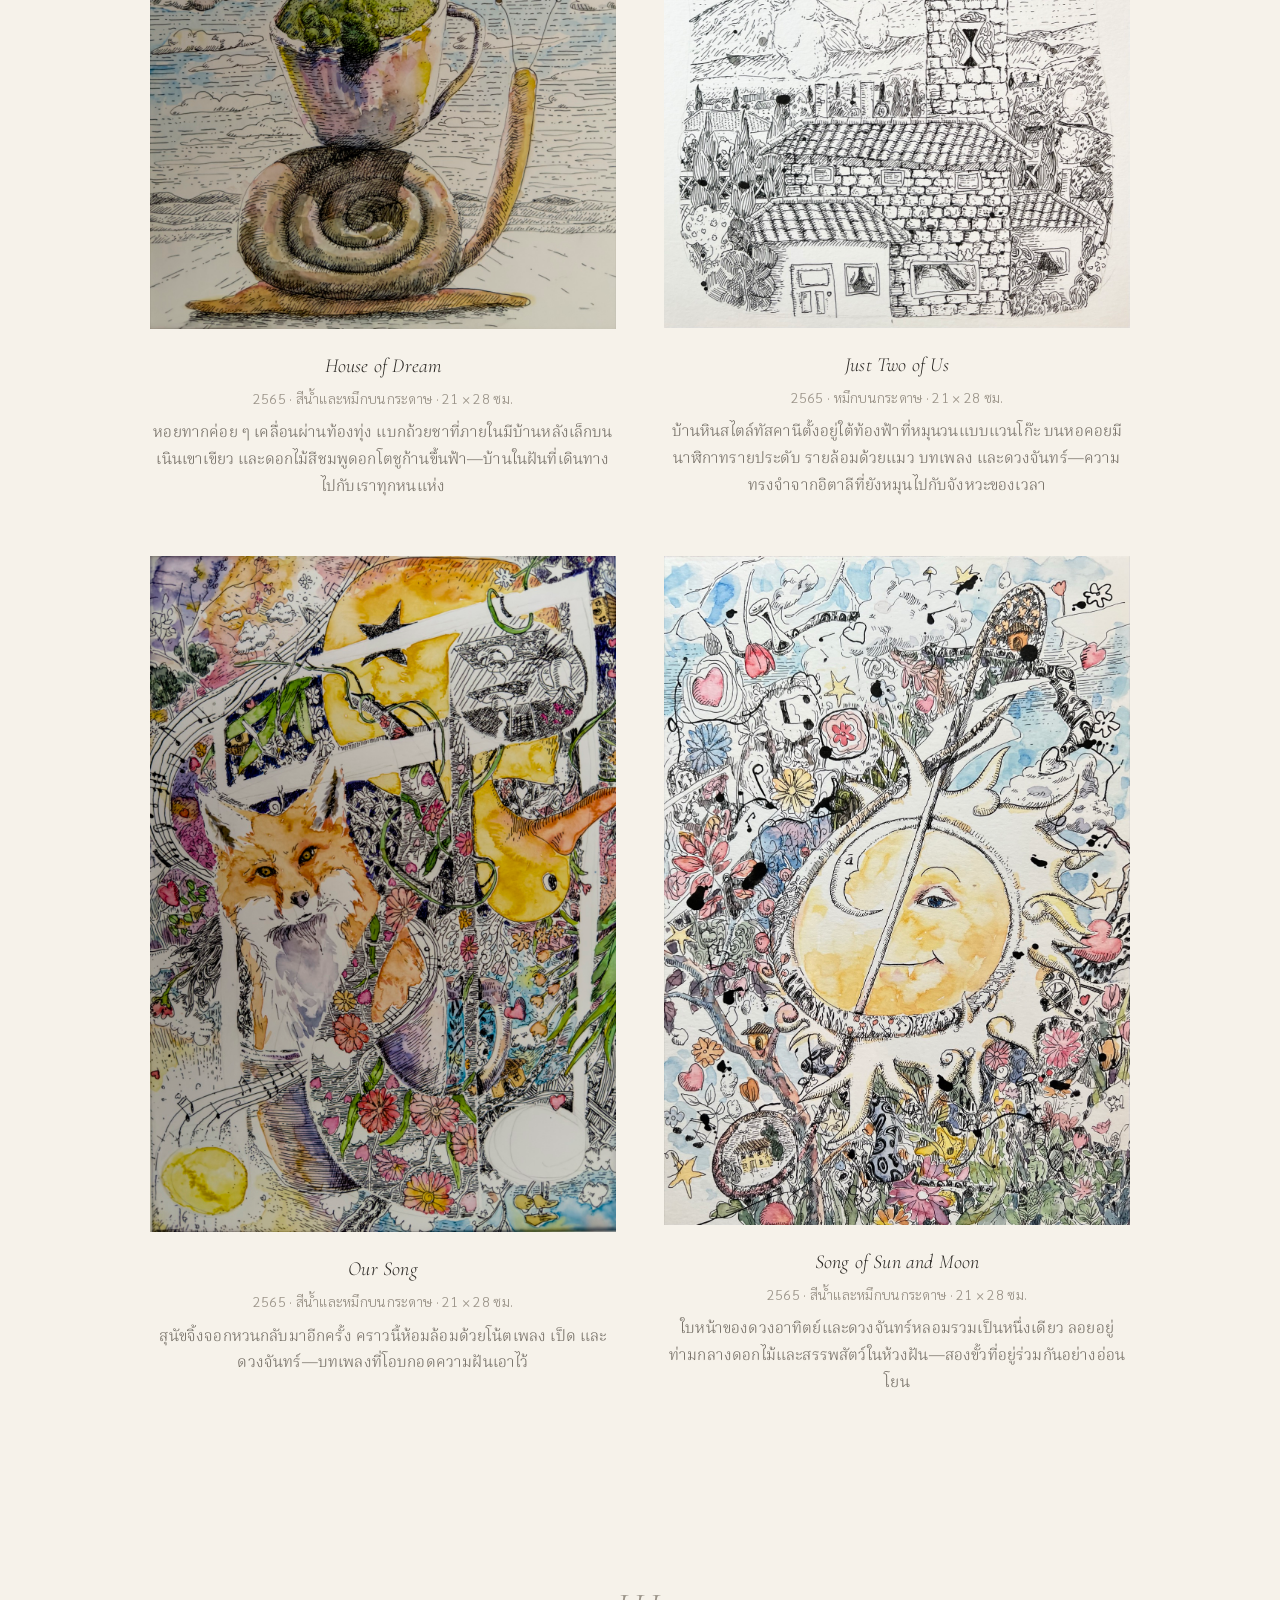
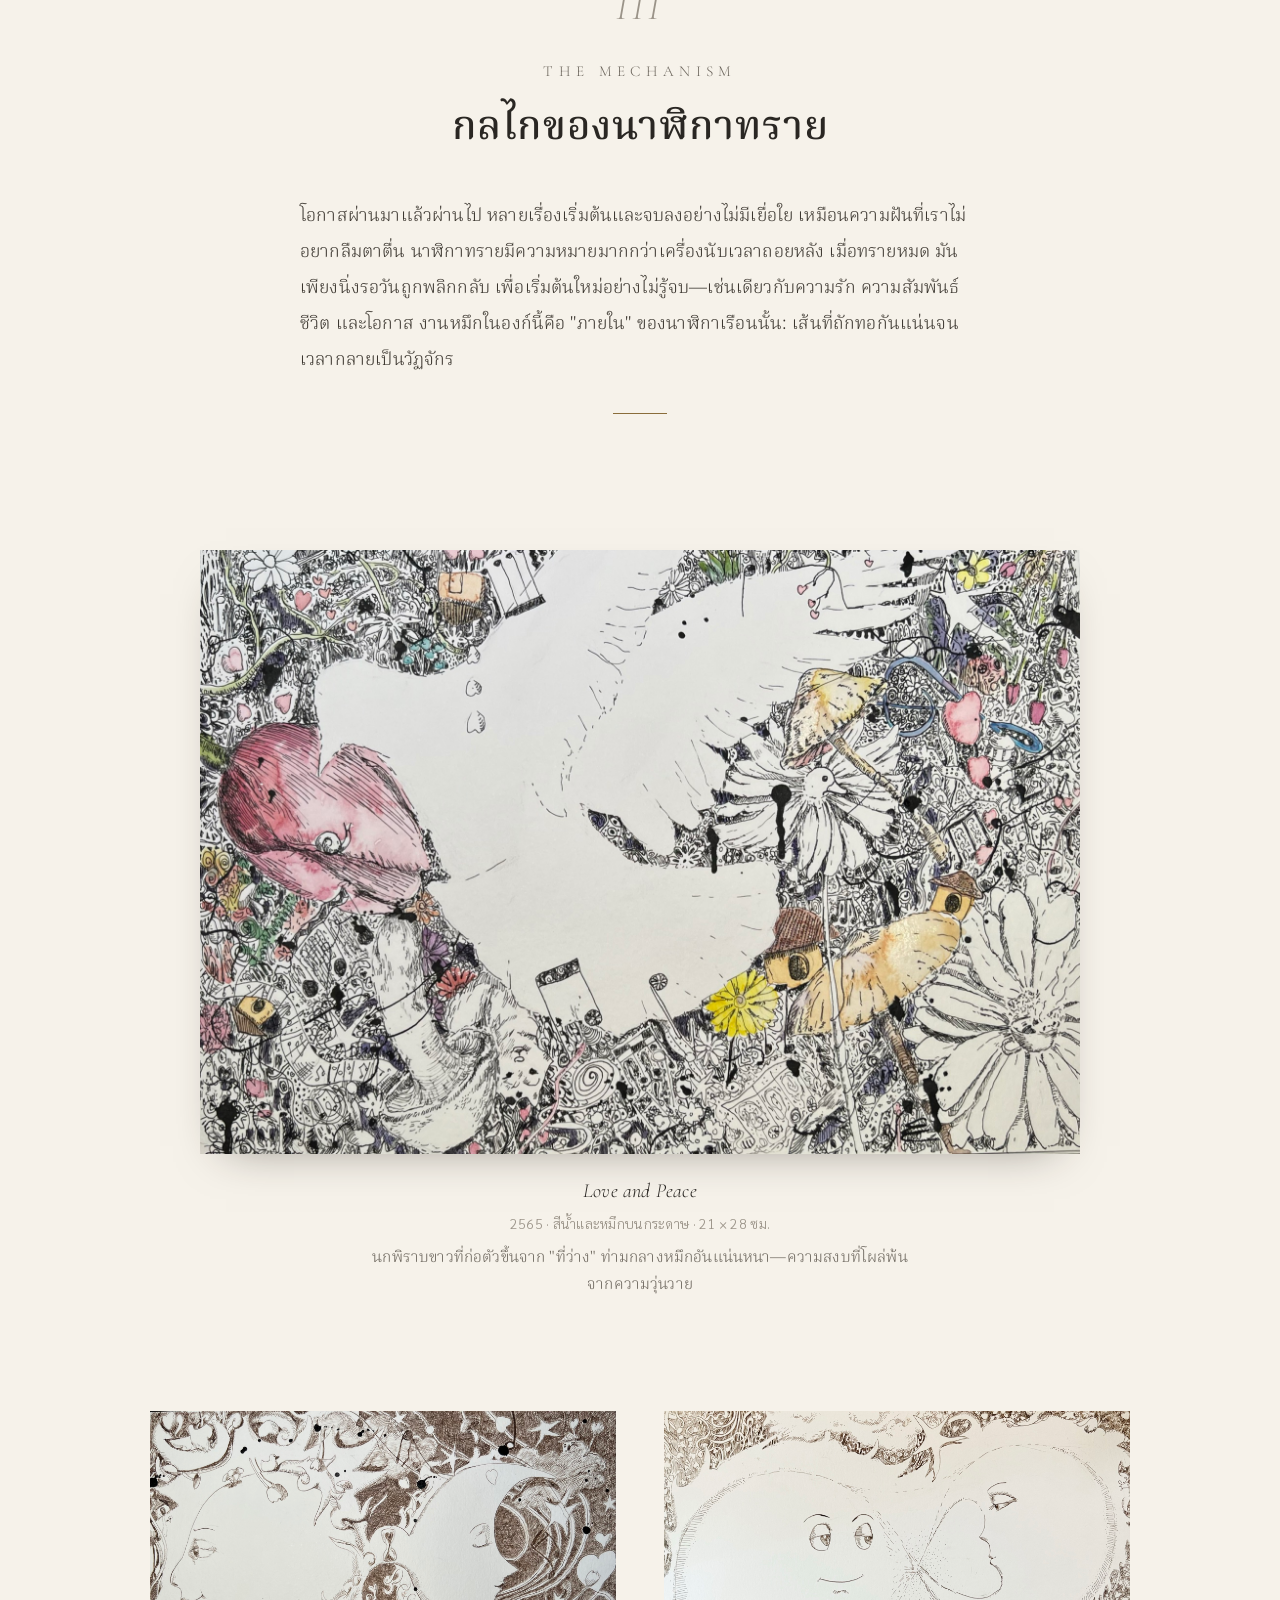
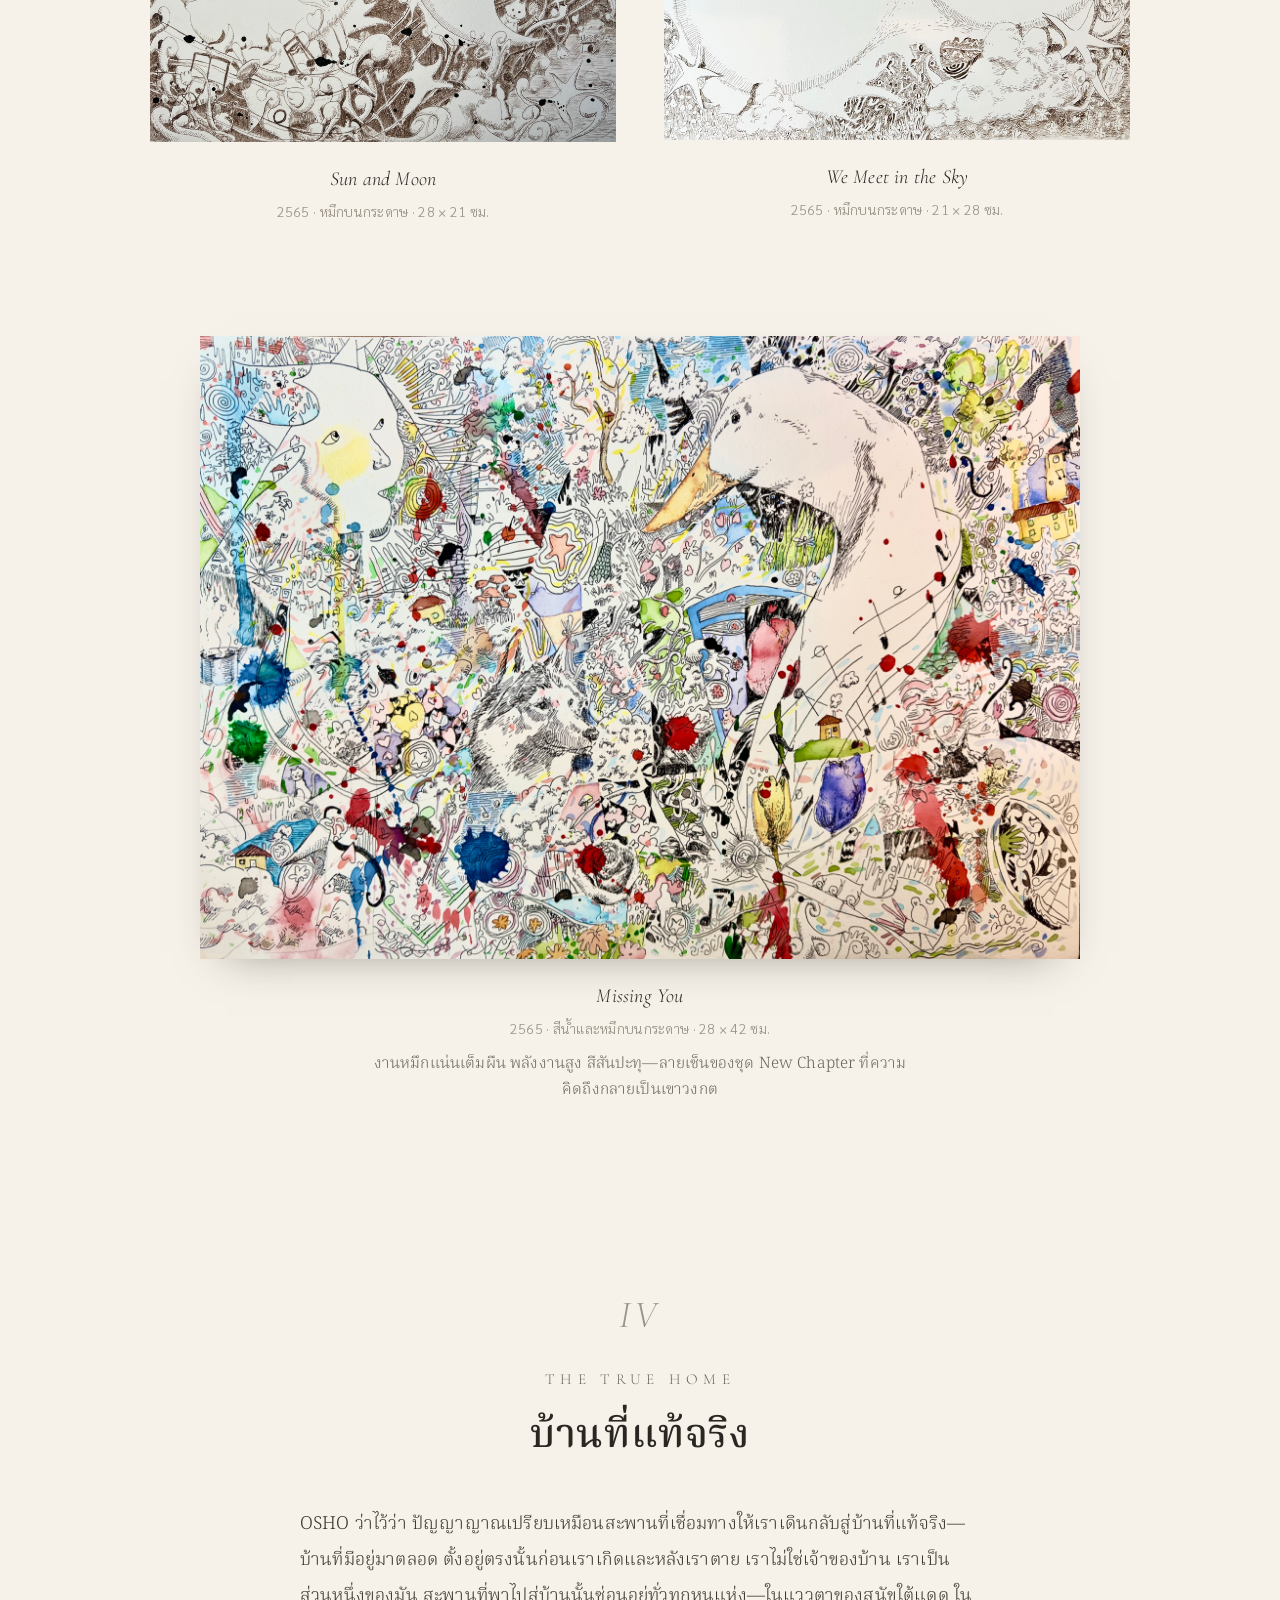
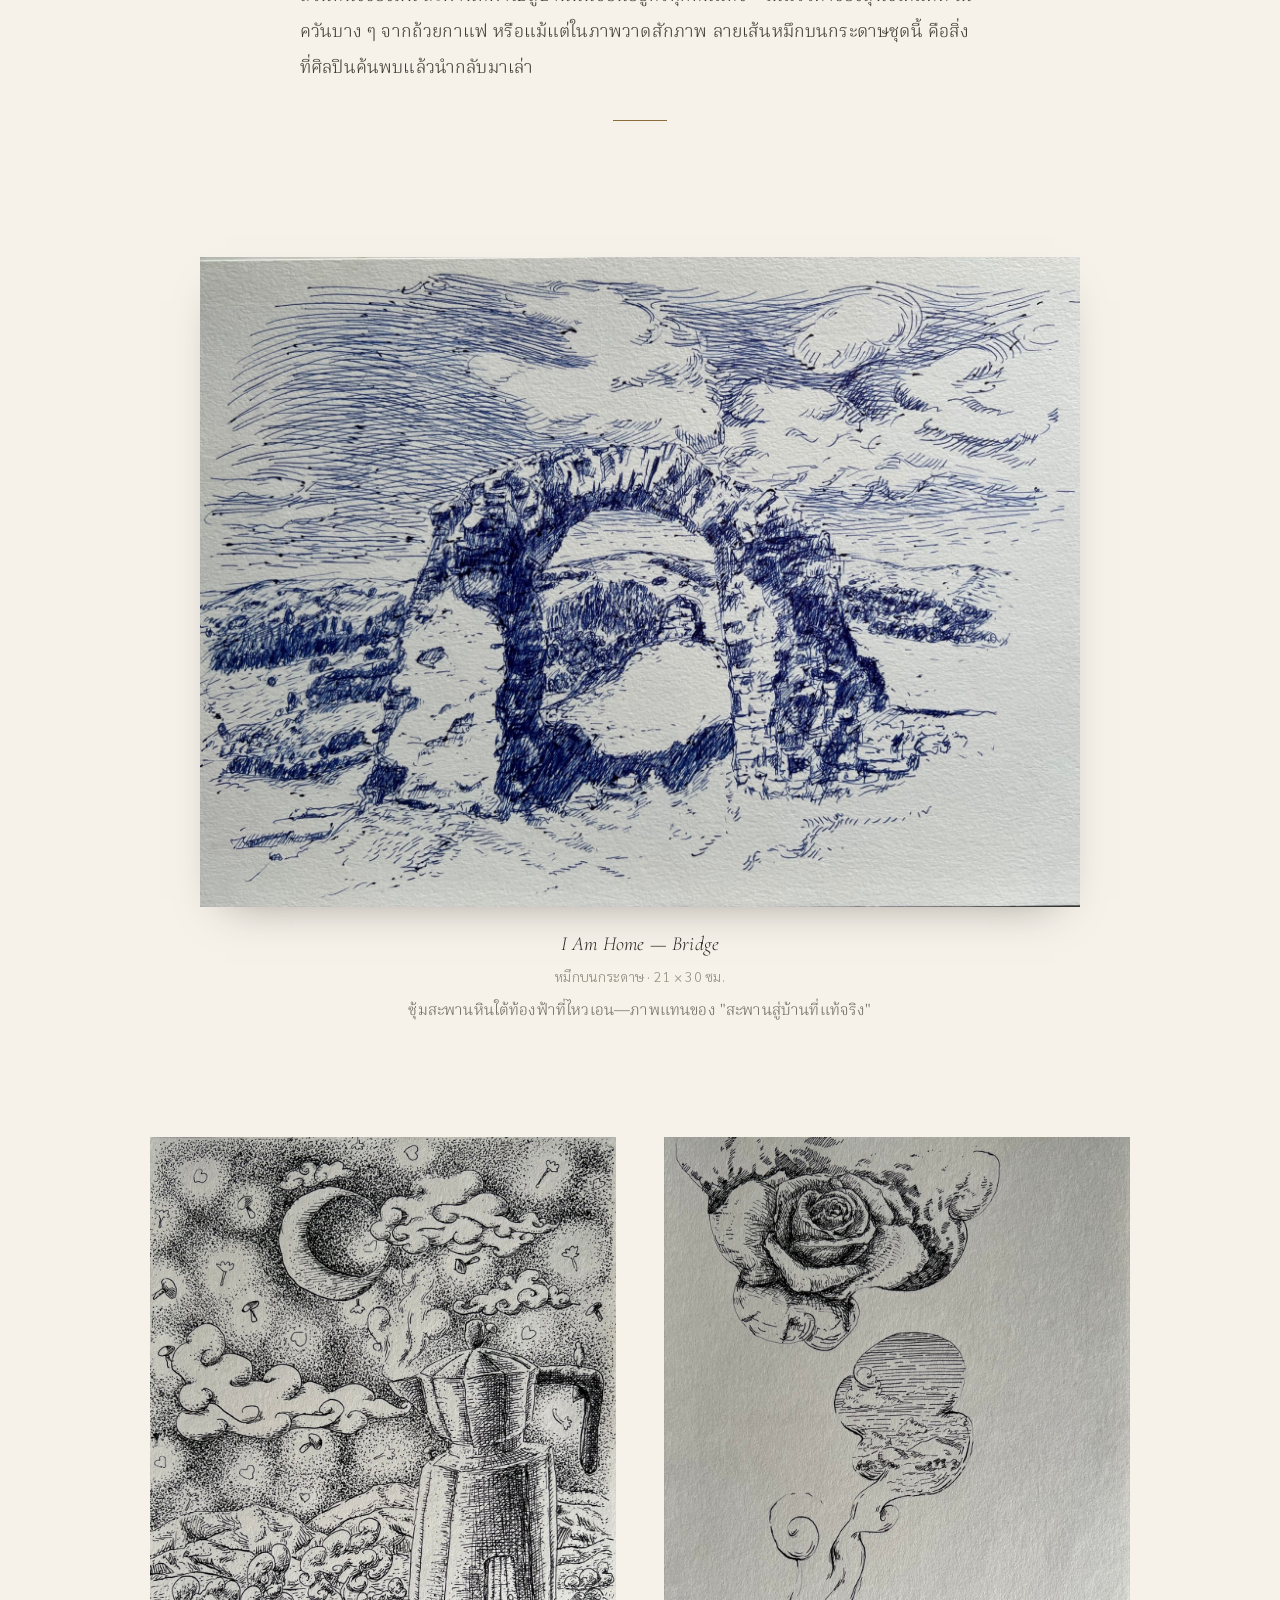
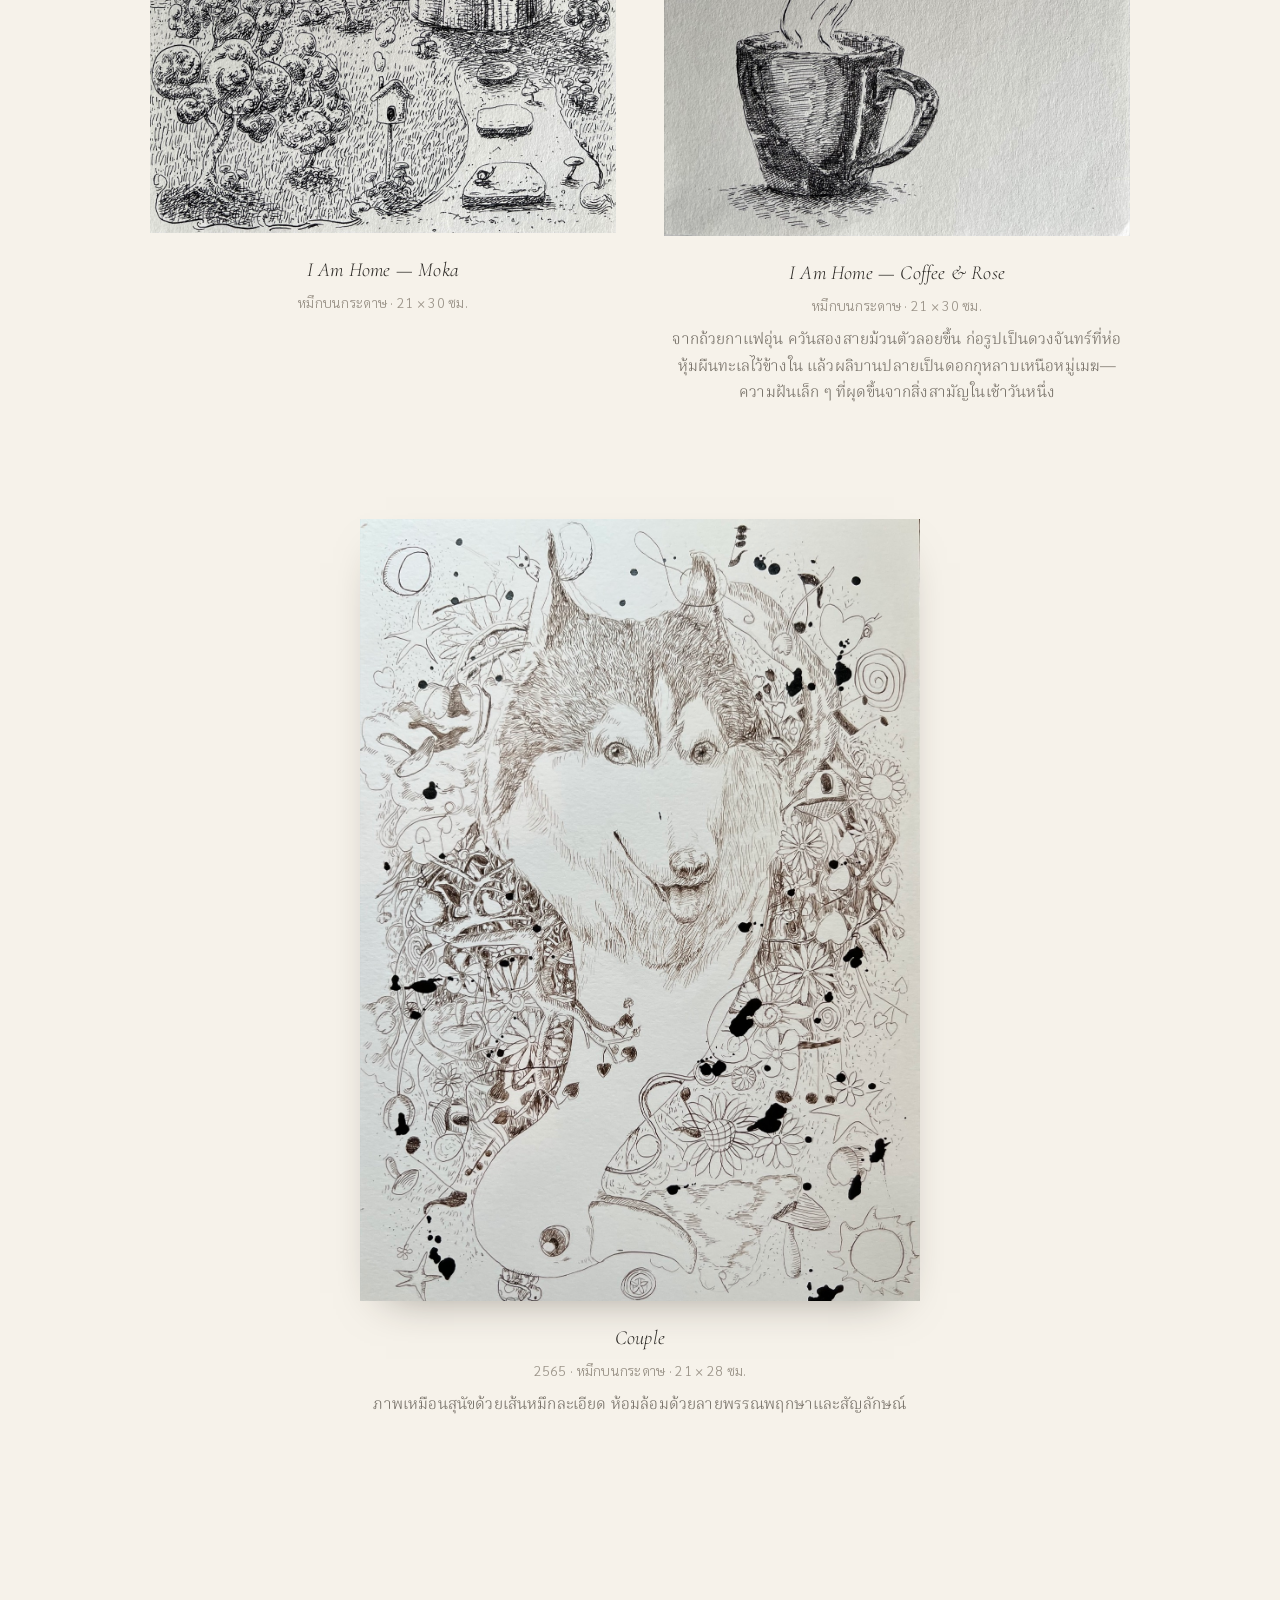
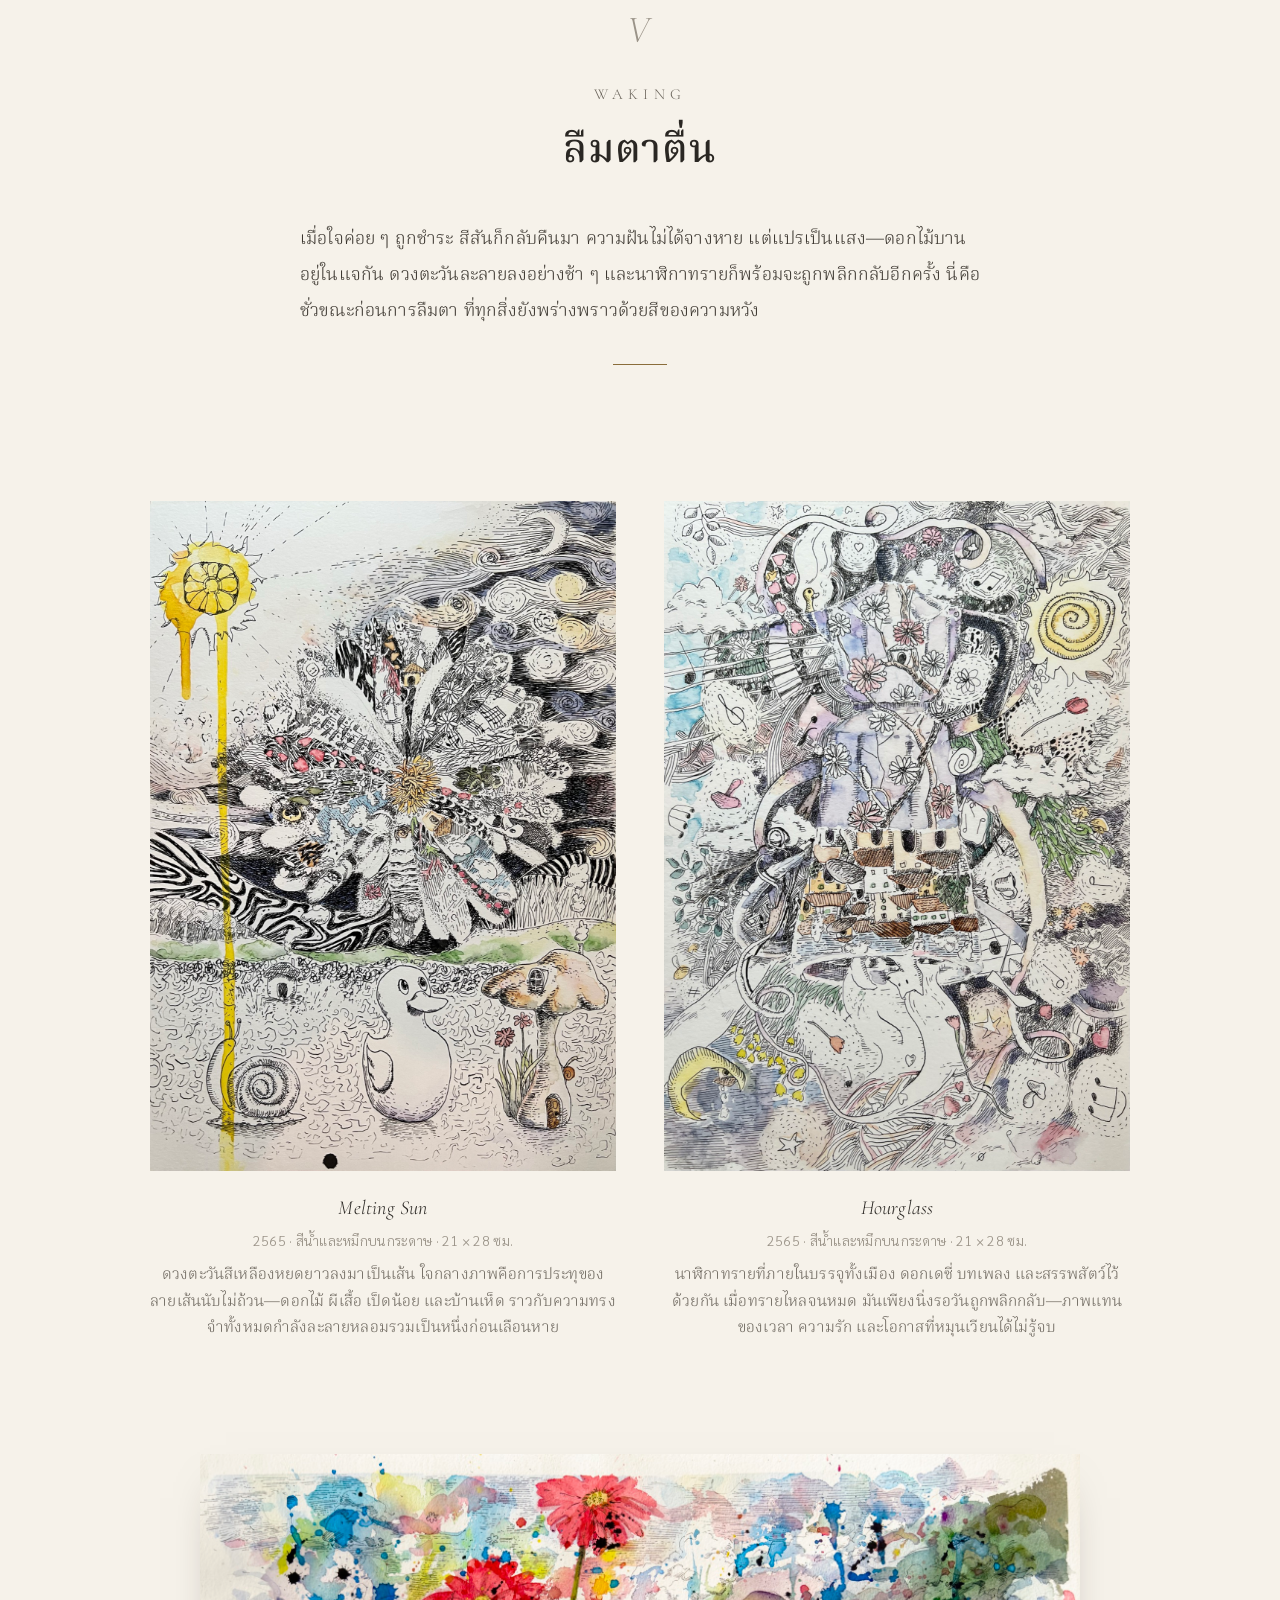
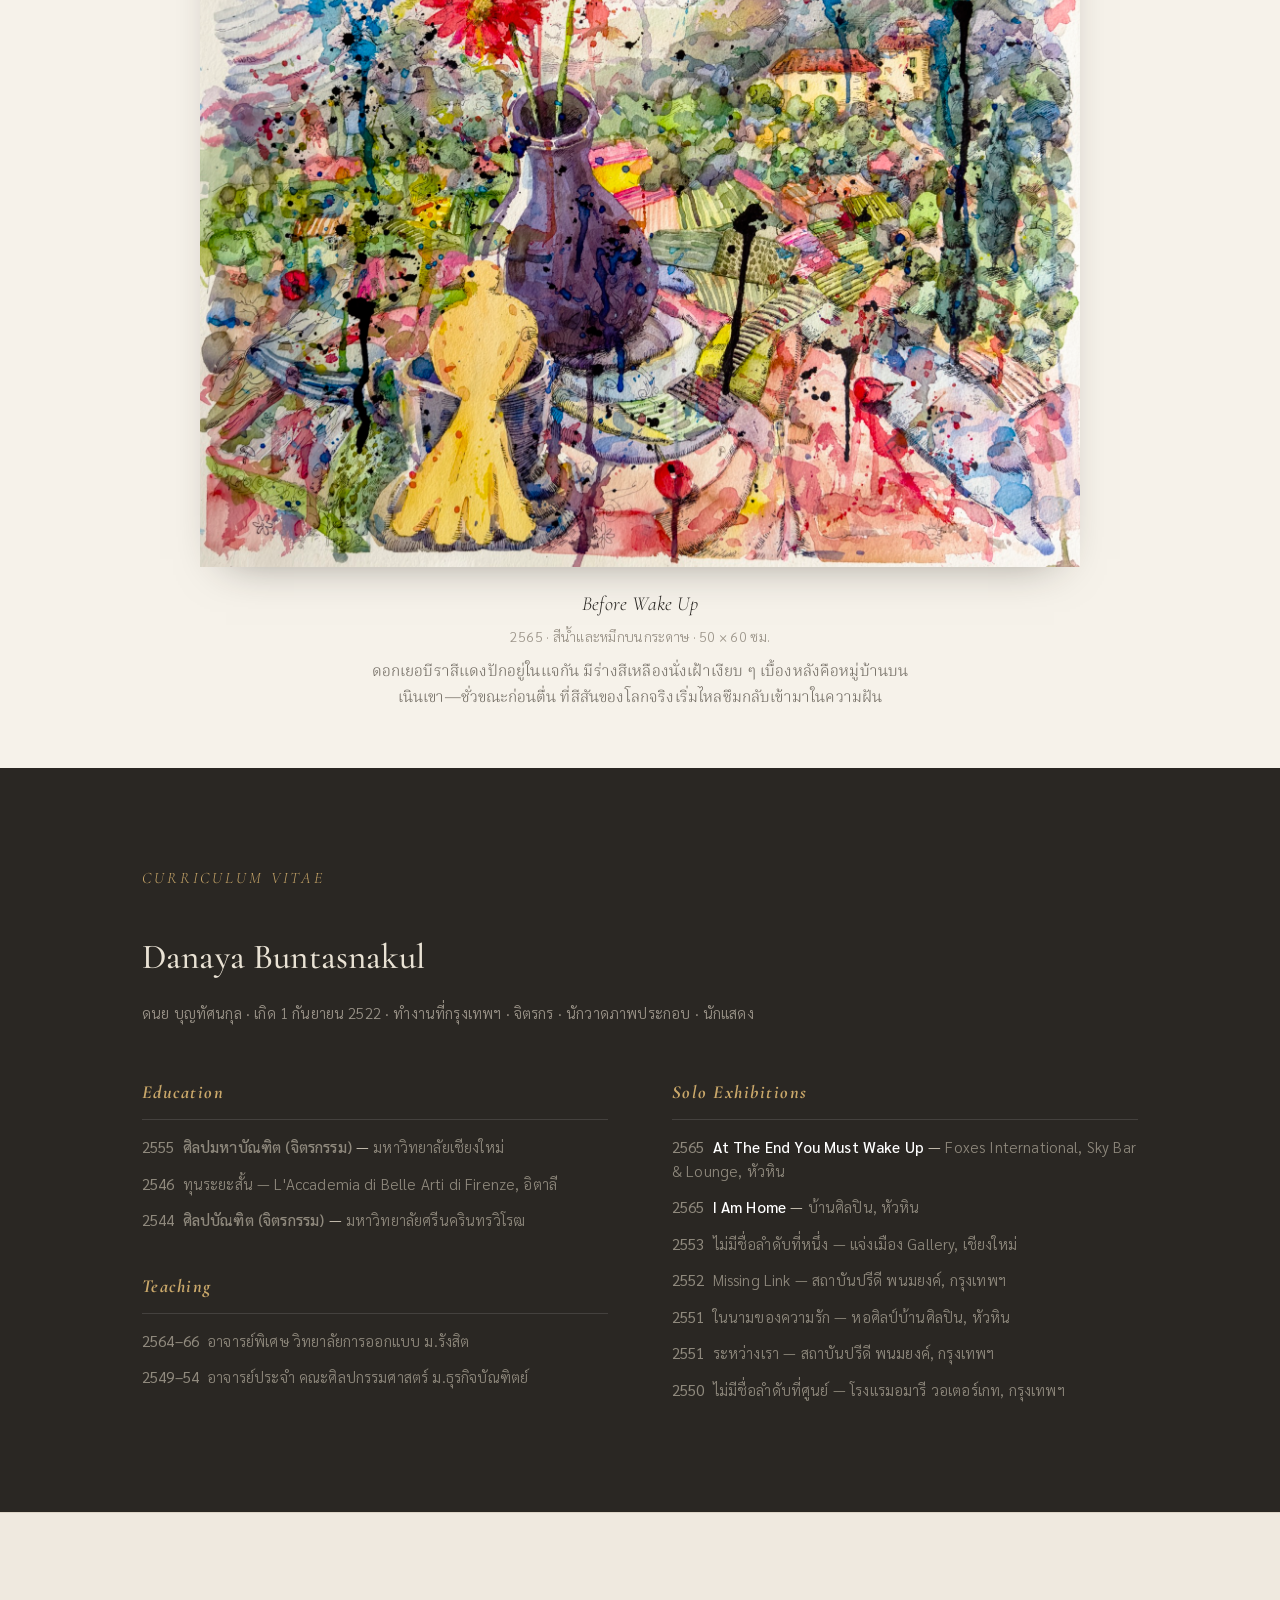
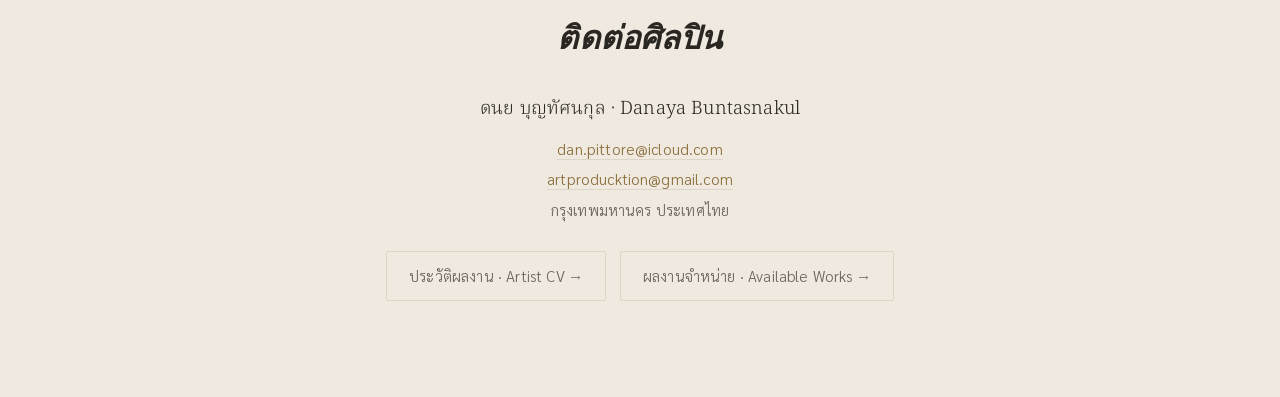
==== commit 5b7ce2e7: "Add fixed top nav across pages + clickable series titles - Site nav pill (top-left, mirrors language" ====
--- a/index.html
+++ b/index.html
@@ -40,6 +40,22 @@
   [data-lang="th"] .lang-switch [data-set-lang="th"],
   [data-lang="en"] .lang-switch [data-set-lang="en"]{background:var(--accent); color:#fff}
 
+  /* SITE NAV (jump between pages) */
+  .site-nav{position:fixed; top:14px; left:14px; z-index:200; display:flex; align-items:center;
+    background:rgba(246,242,234,.92); -webkit-backdrop-filter:blur(6px); backdrop-filter:blur(6px);
+    border:1px solid var(--line); border-radius:999px; overflow:hidden;
+    box-shadow:0 4px 16px -8px rgba(40,34,26,.4); font-family:var(--display)}
+  .site-nav a{padding:7px 15px; font-size:.82rem; letter-spacing:.05em; color:var(--soft);
+    text-decoration:none; white-space:nowrap; transition:color .2s,background .2s}
+  .site-nav a + a{border-left:1px solid var(--line)}
+  .site-nav a:hover{color:var(--ink)}
+  .site-nav a.active{background:var(--accent); color:#fff}
+  @media print{.site-nav{display:none}}
+  @media(max-width:560px){
+    .site-nav a{padding:6px 11px; font-size:.76rem; letter-spacing:.02em}
+    .lang-switch button{padding:6px 12px}
+  }
+
   /* ---------- COVER ---------- */
   .cover{min-height:100vh; display:flex; flex-direction:column; justify-content:center; align-items:center;
     text-align:center; padding:60px 32px; position:relative}
@@ -128,6 +144,13 @@
 <script>(function(){try{var l=localStorage.getItem('portfolioLang');if(l){document.documentElement.setAttribute('data-lang',l);document.documentElement.setAttribute('lang',l);}}catch(e){}})();</script>
 </head>
 <body>
+
+<!-- SITE NAV -->
+<nav class="site-nav" aria-label="ไปยังหน้าอื่น">
+  <a href="index.html" class="active" aria-current="page"><span class="th-only">นิทรรศการ</span><span class="en-only">Exhibition</span></a>
+  <a href="shop.html"><span class="th-only">ต้นฉบับ</span><span class="en-only">Originals</span></a>
+  <a href="cv.html"><span class="th-only">ประวัติ</span><span class="en-only">CV</span></a>
+</nav>
 
 <!-- LANGUAGE SWITCH -->
 <div class="lang-switch" role="group" aria-label="Language">
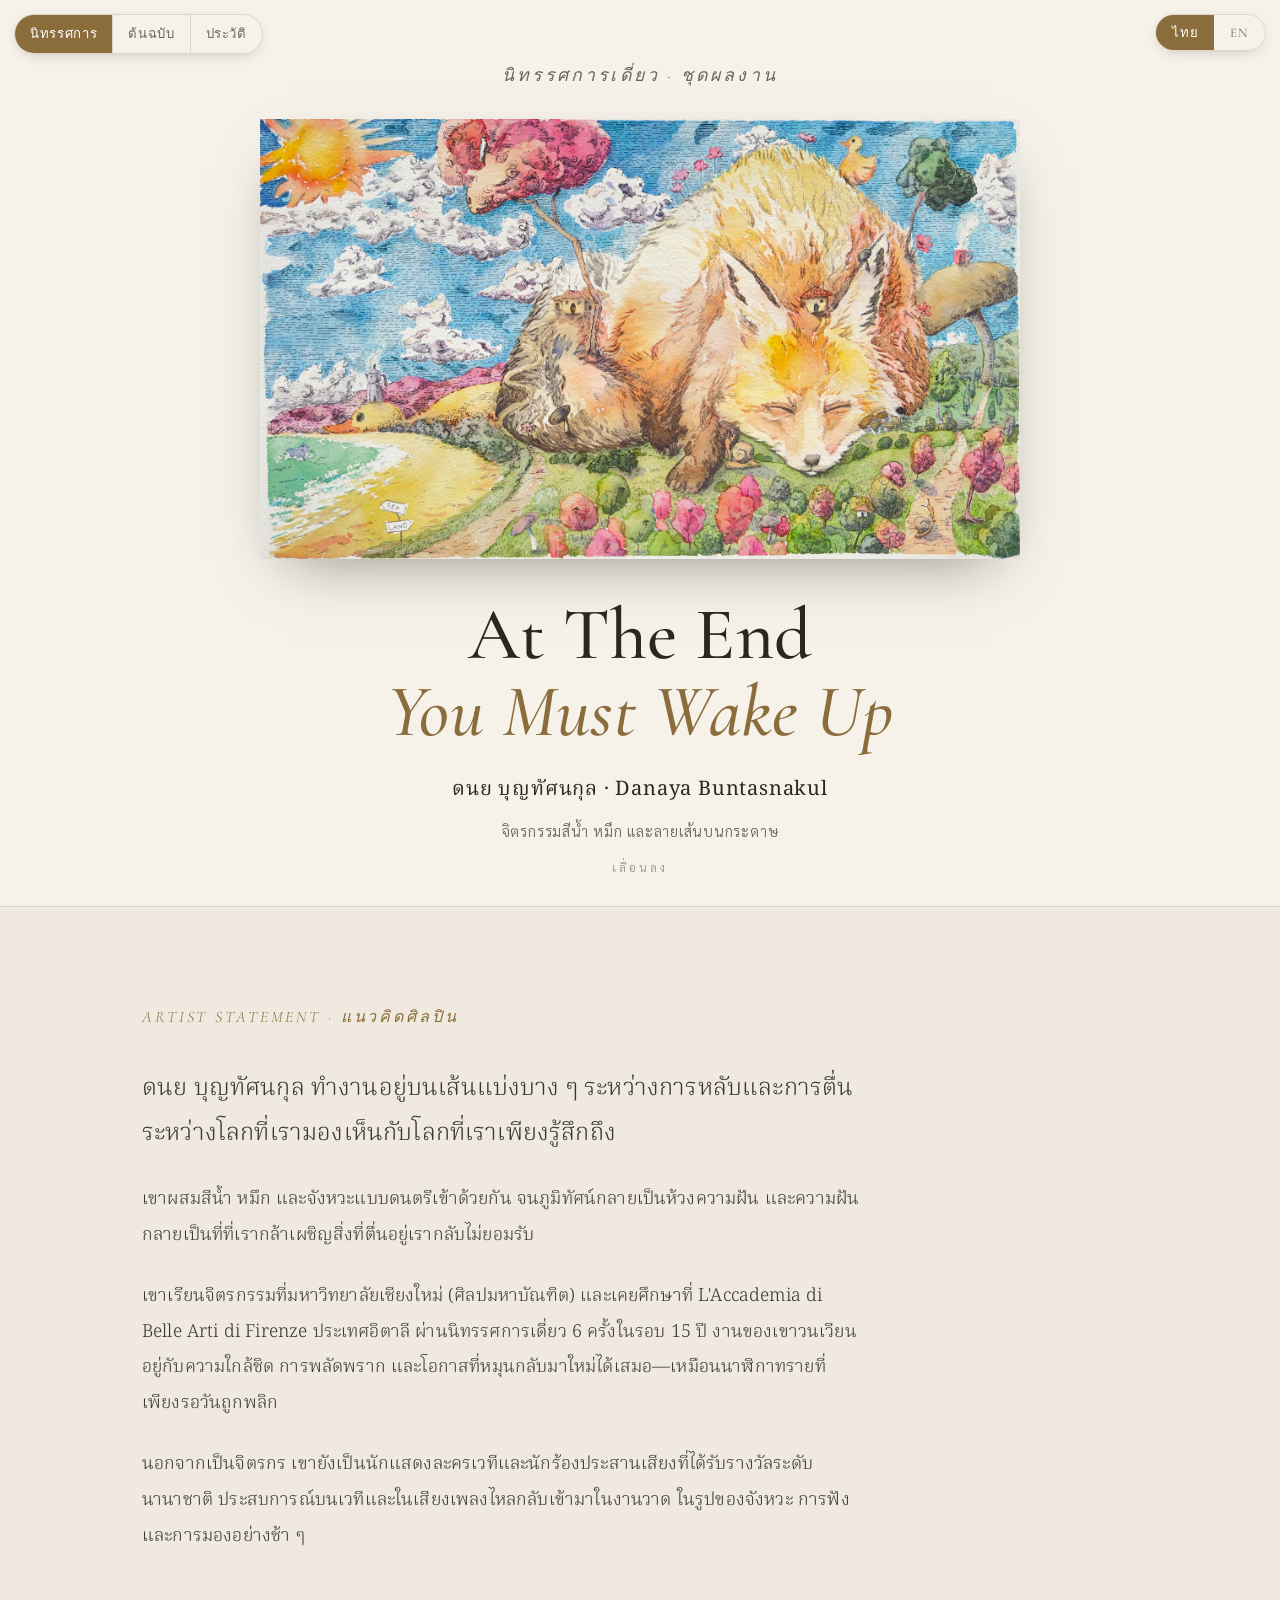
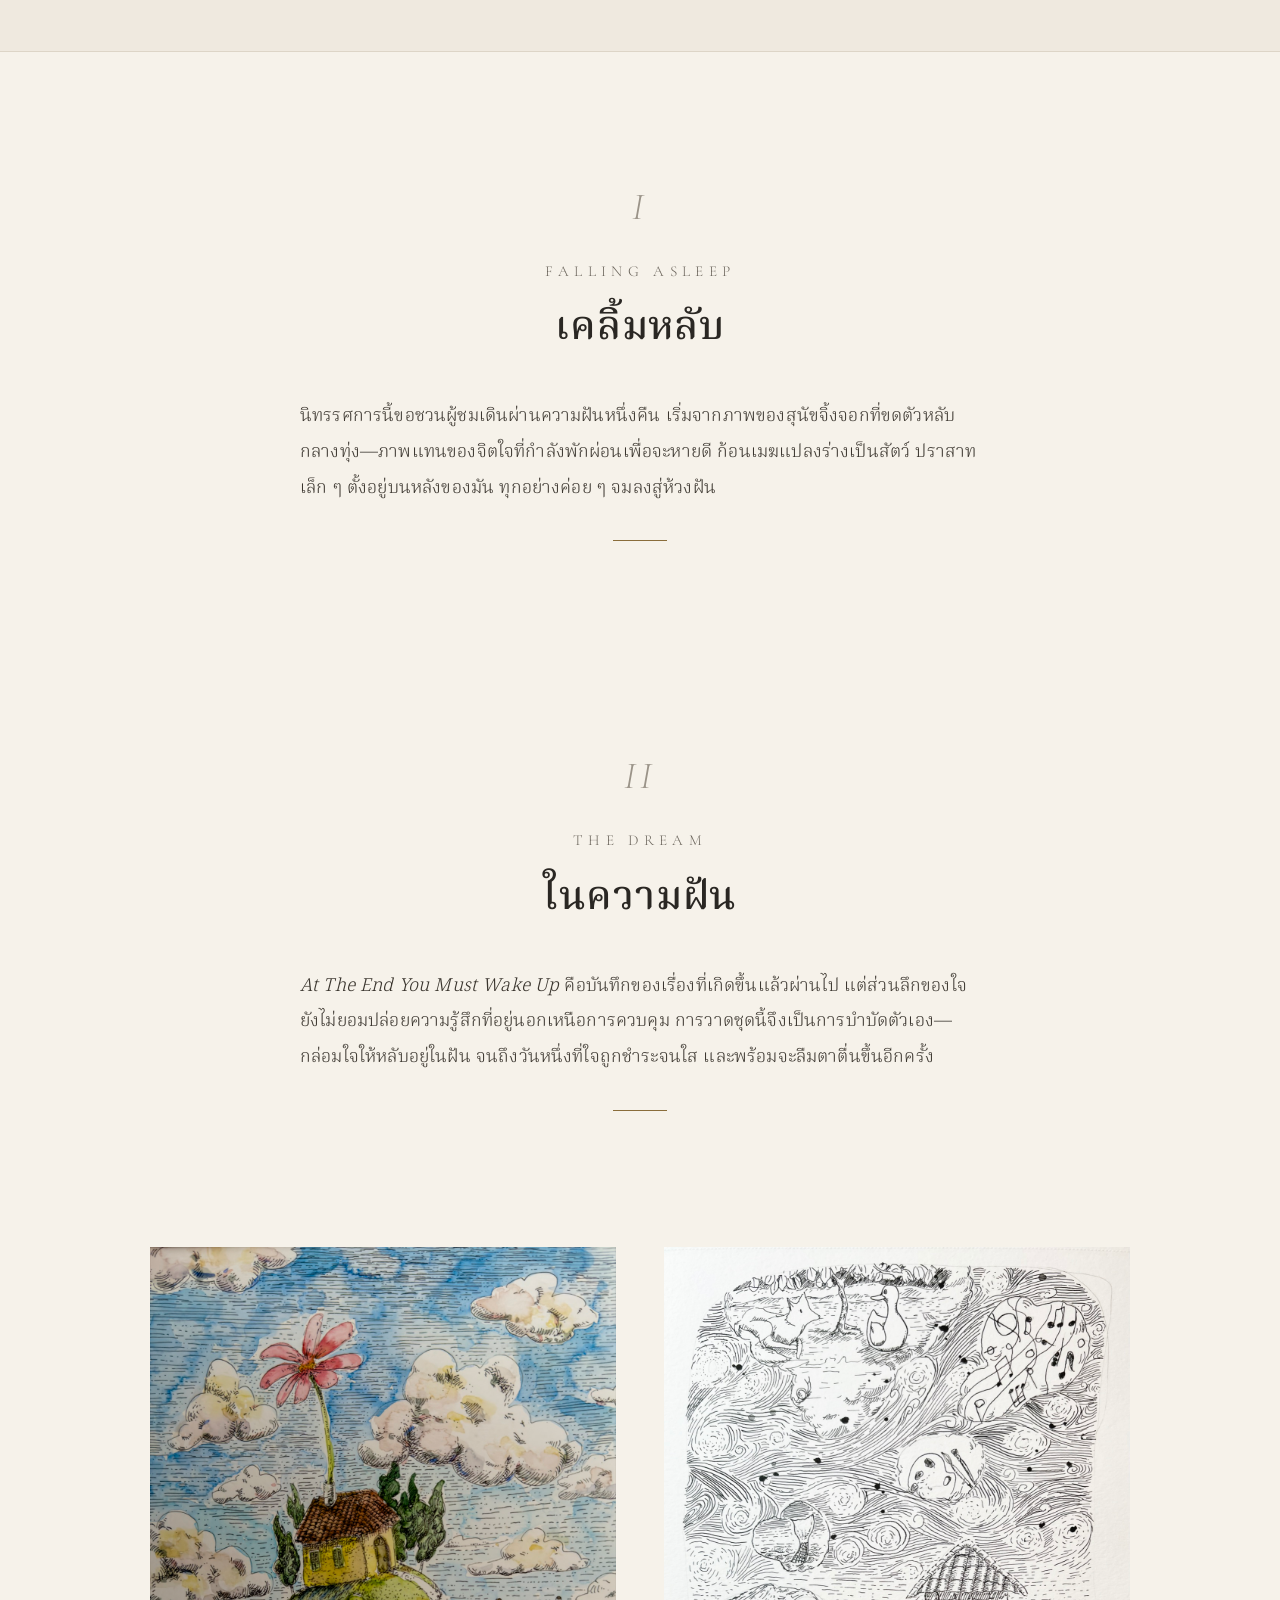
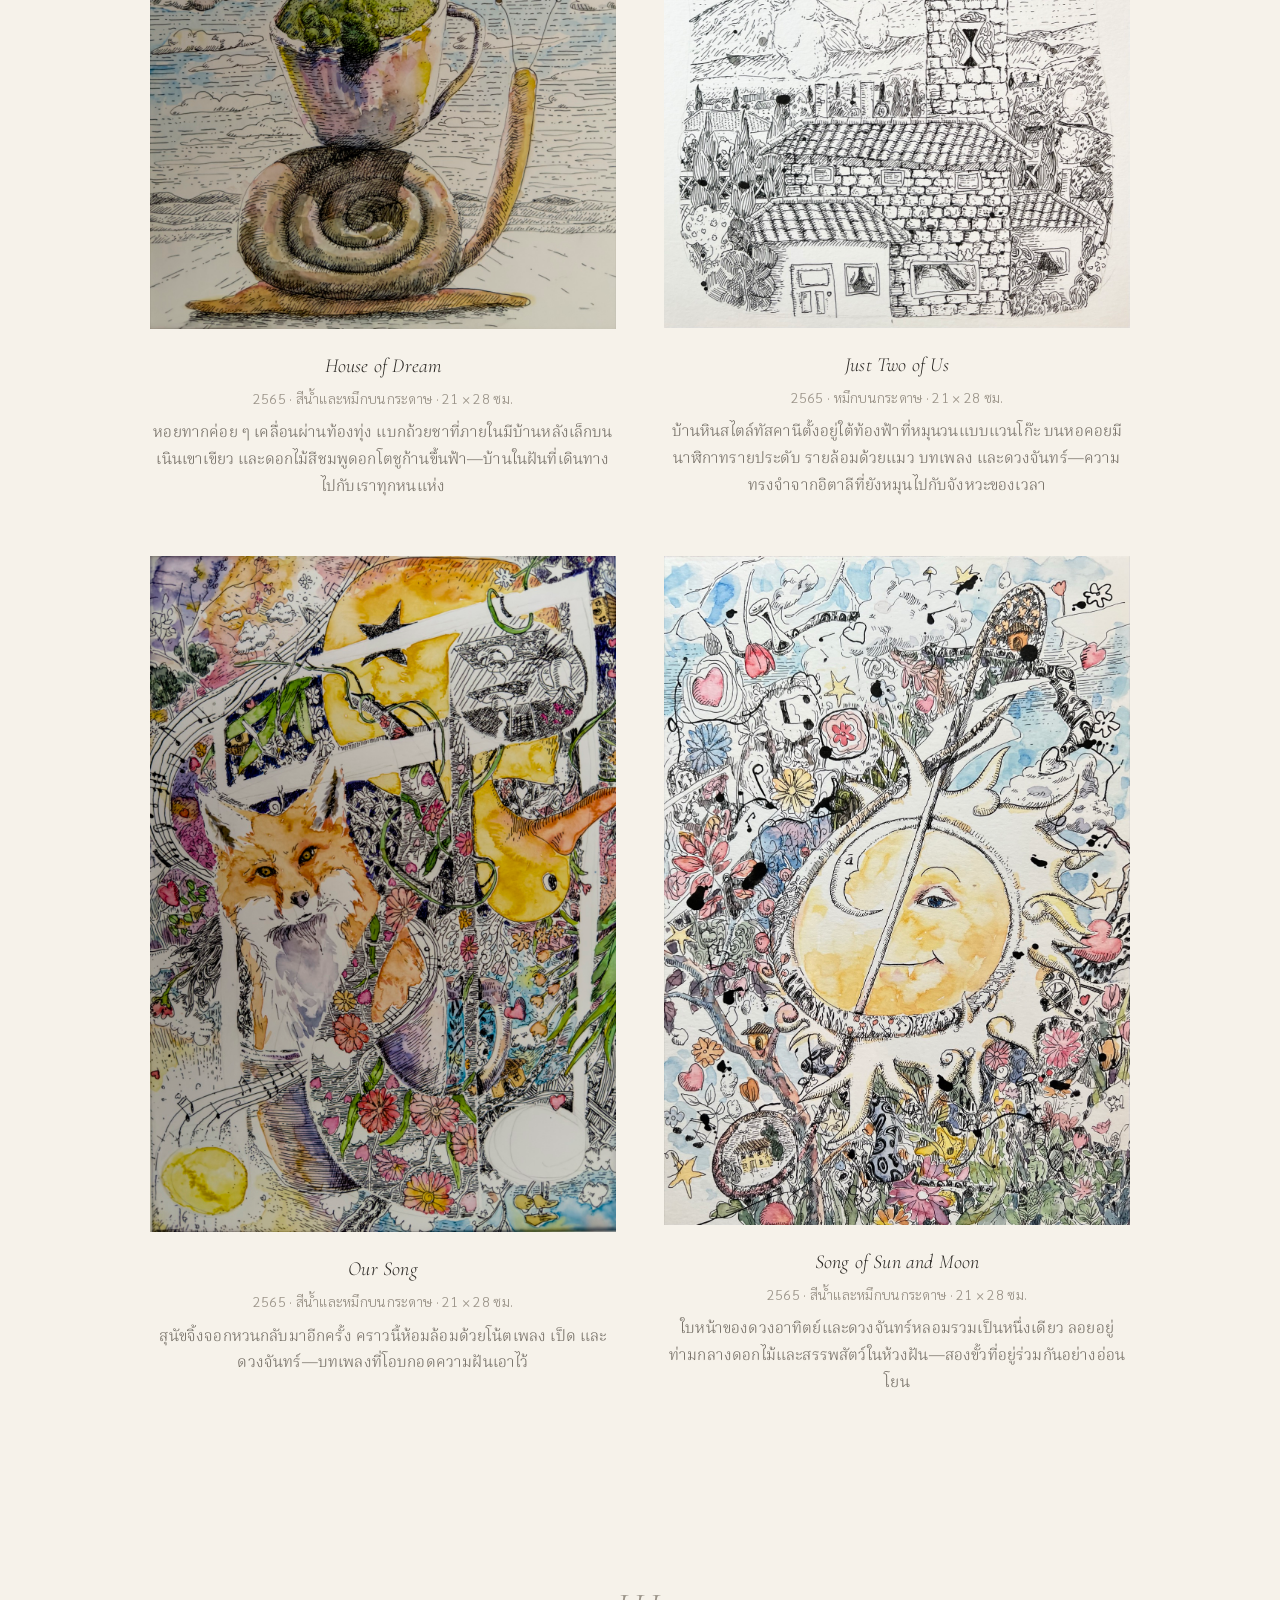
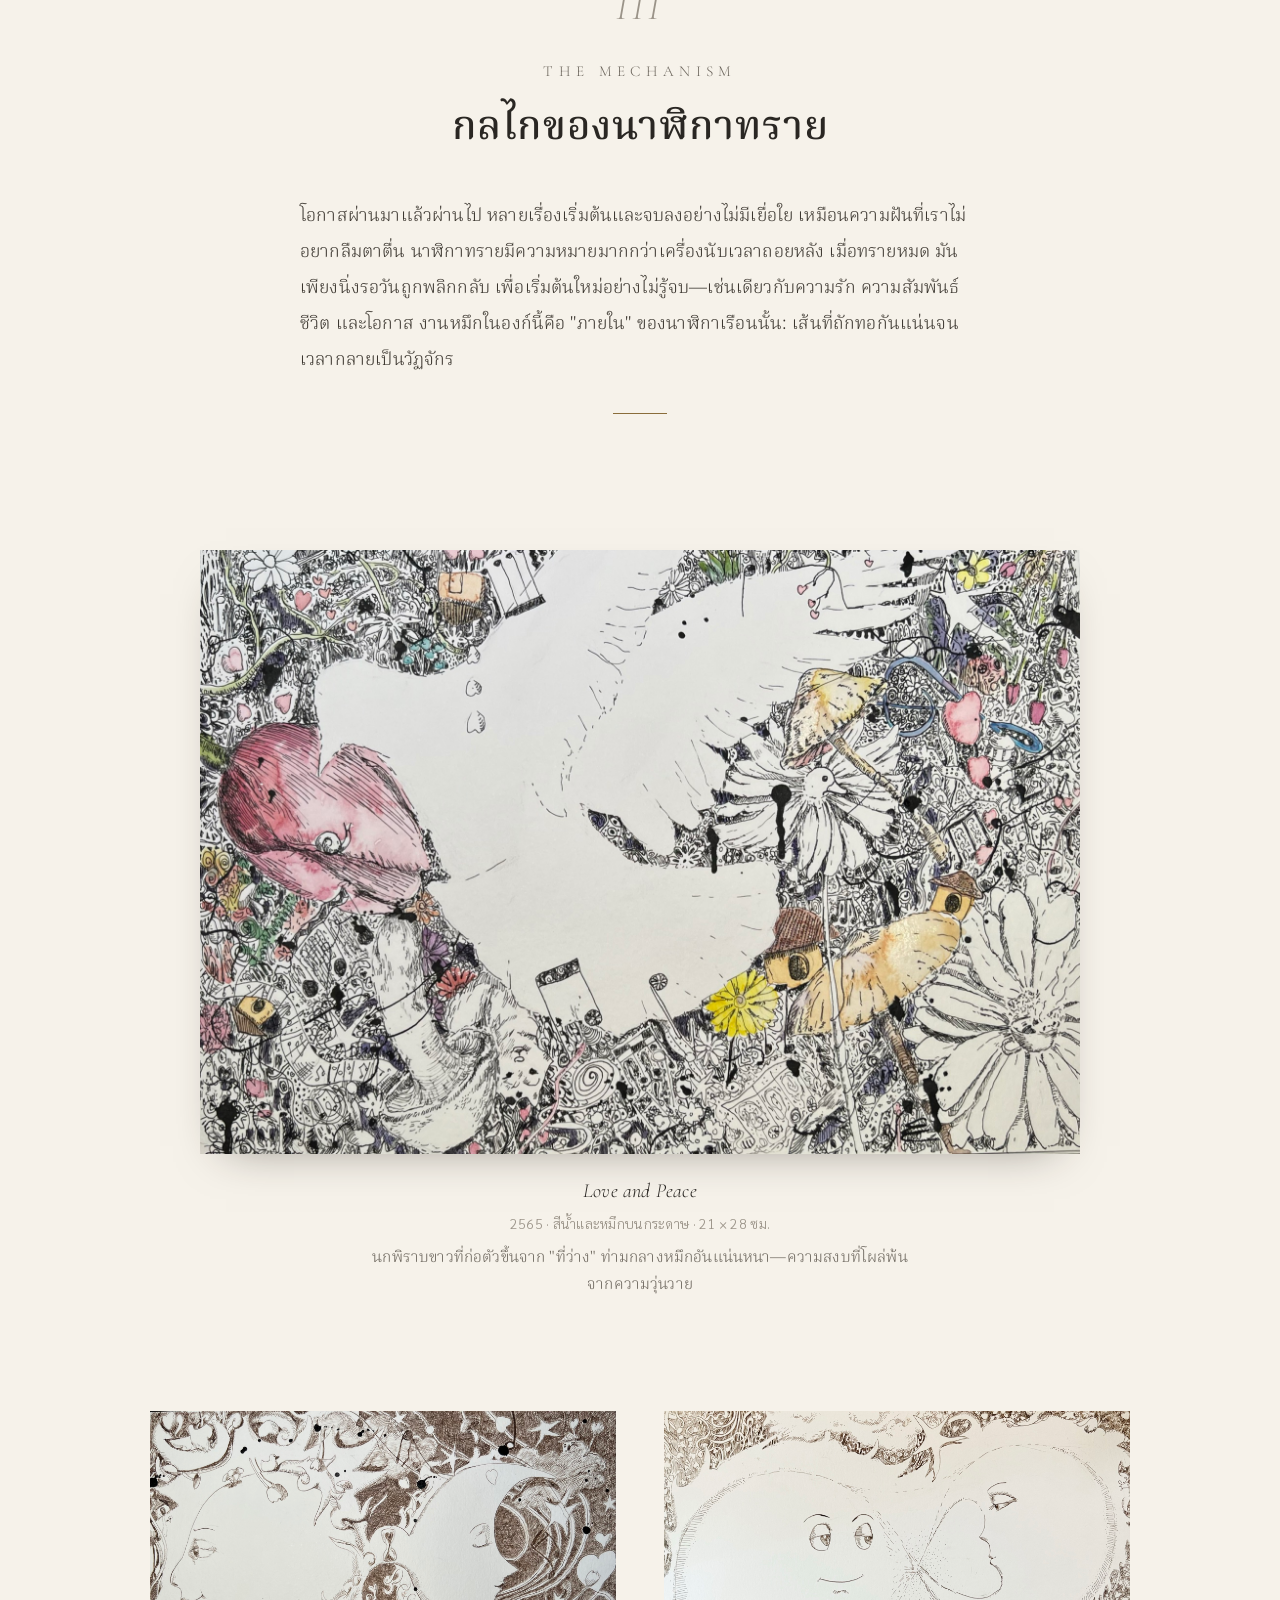
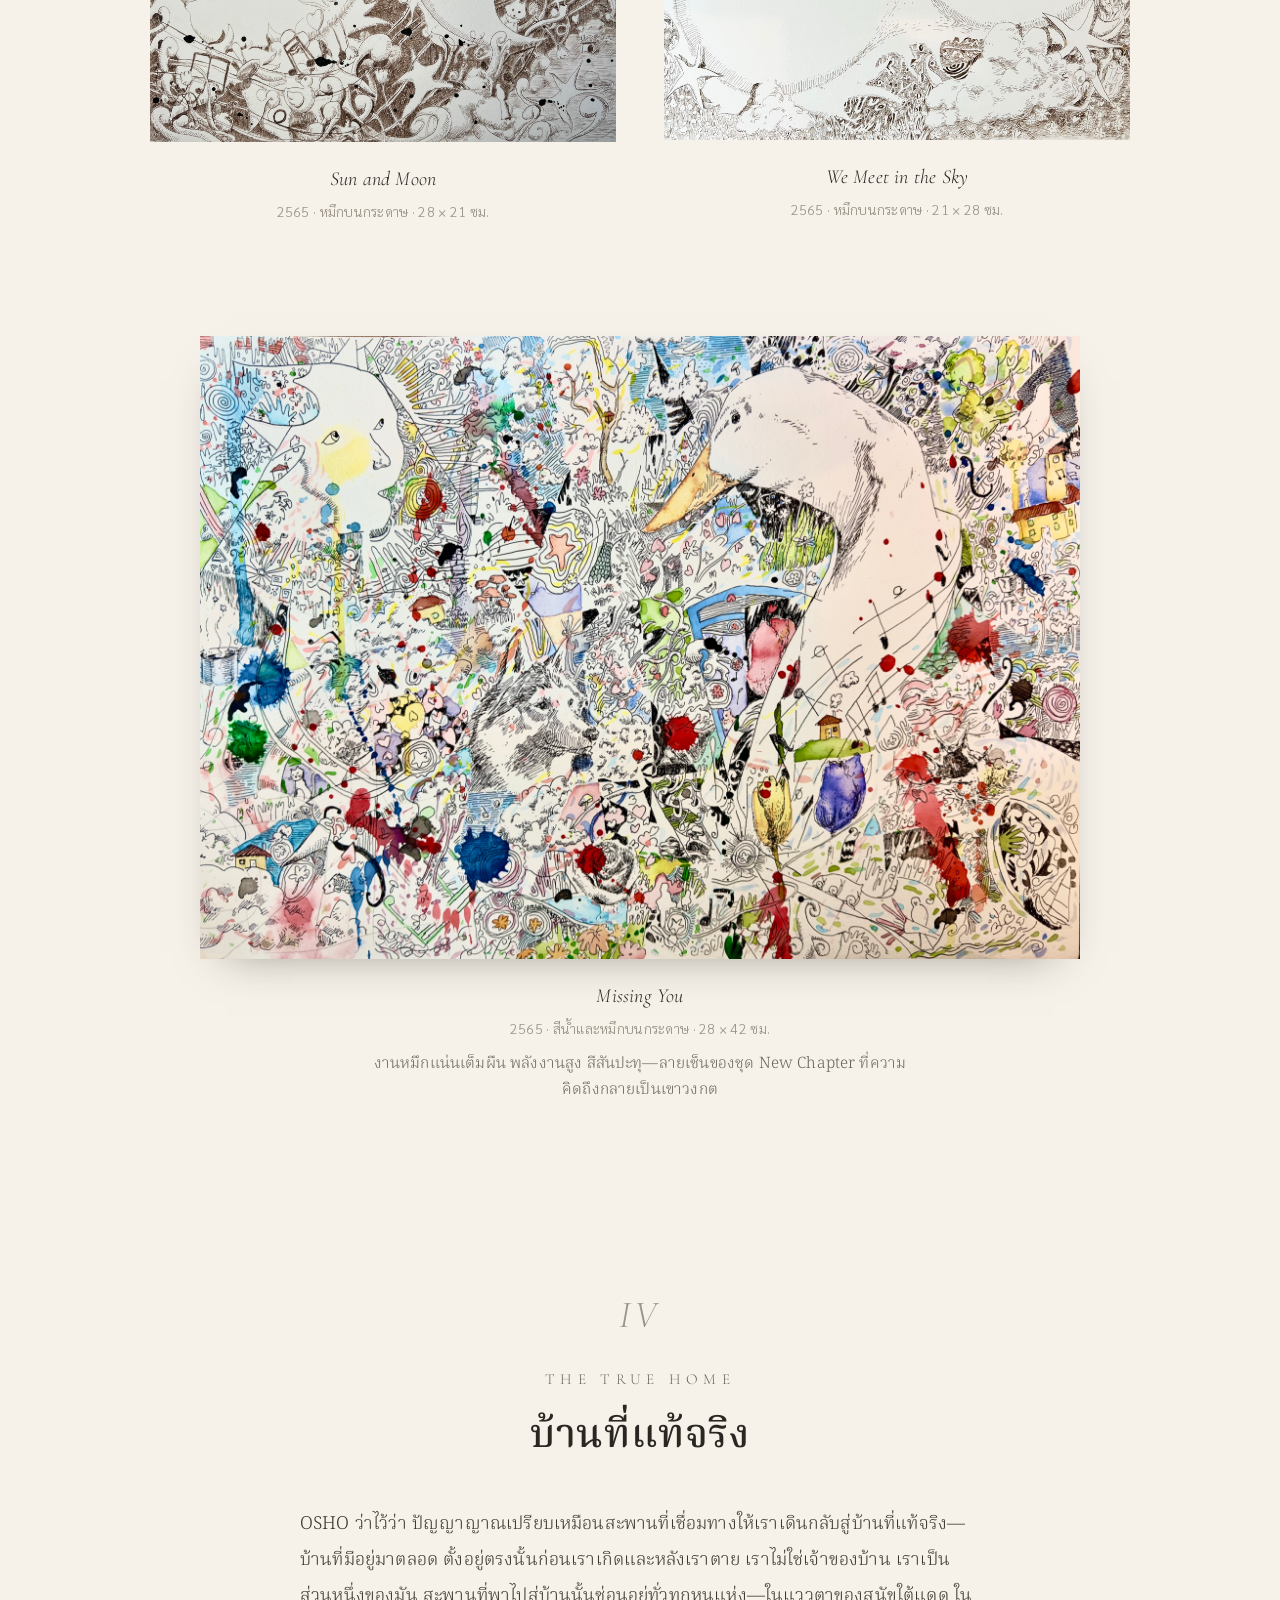
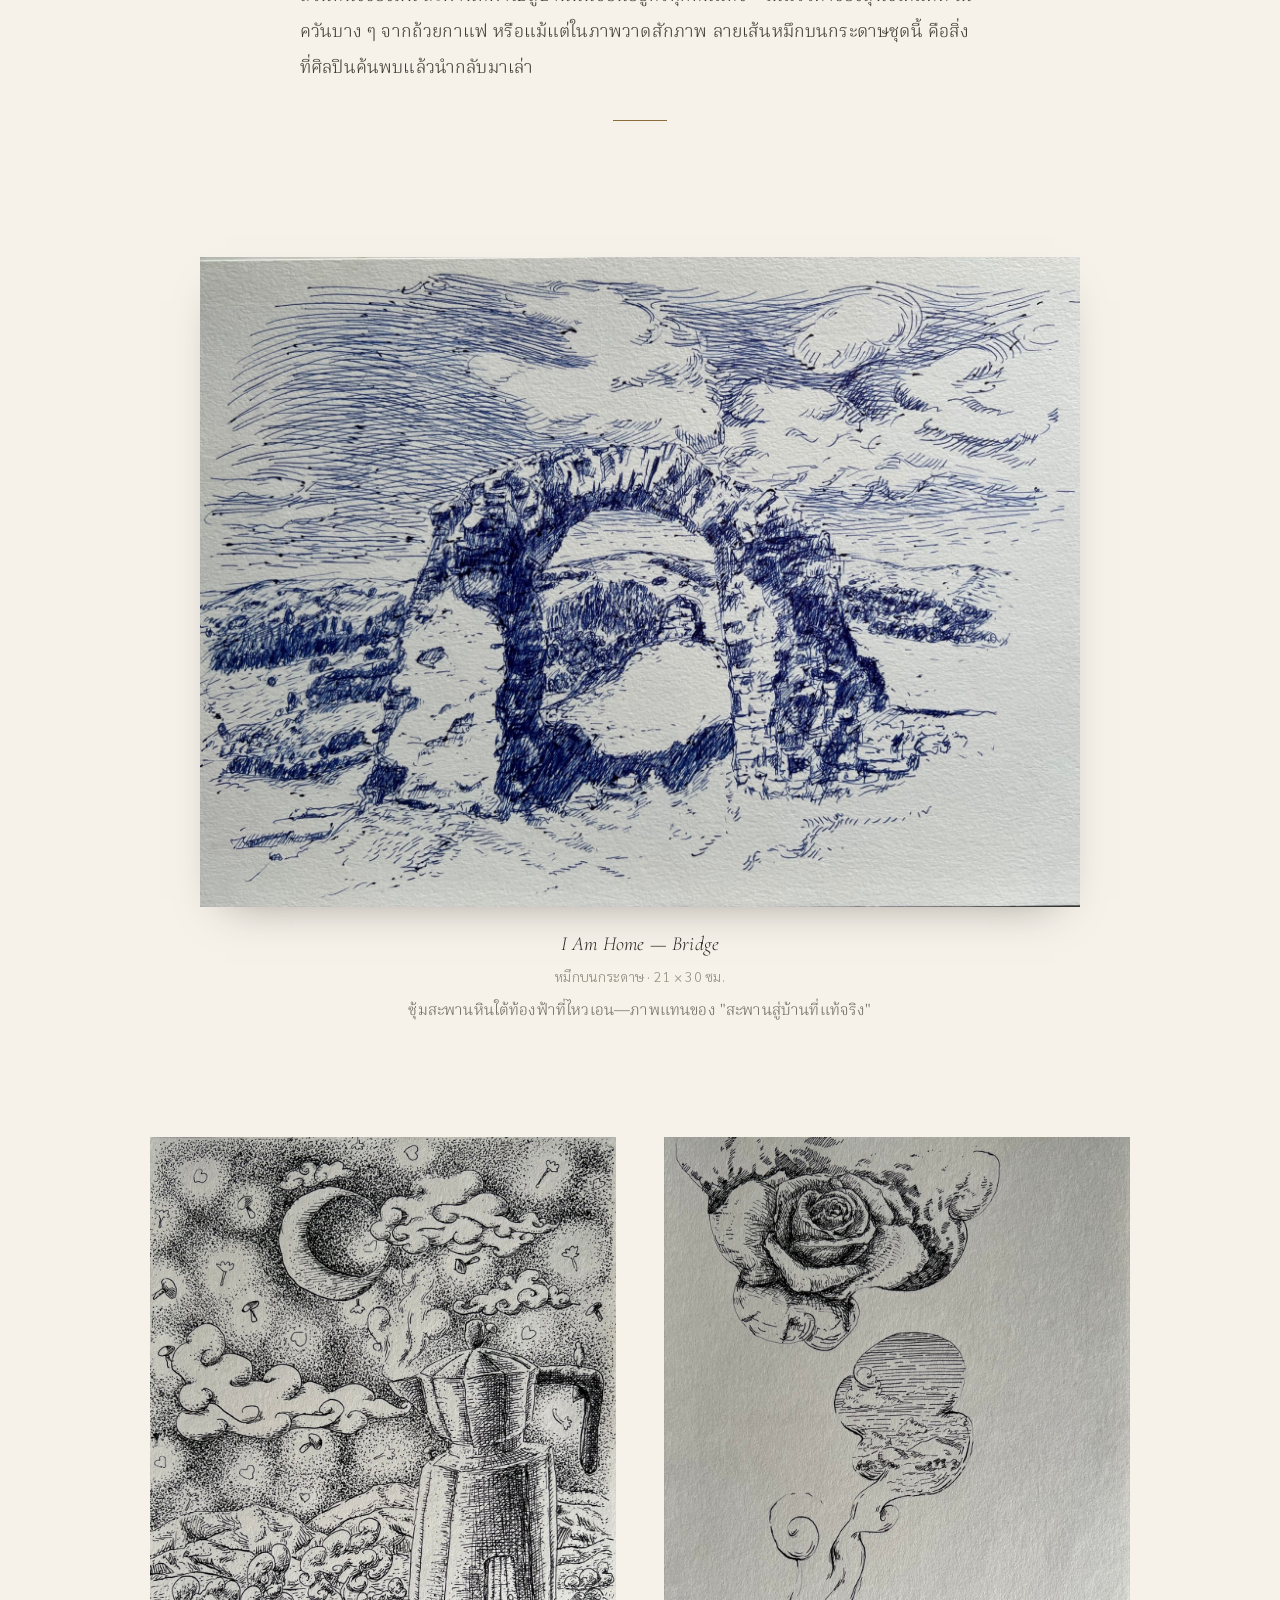
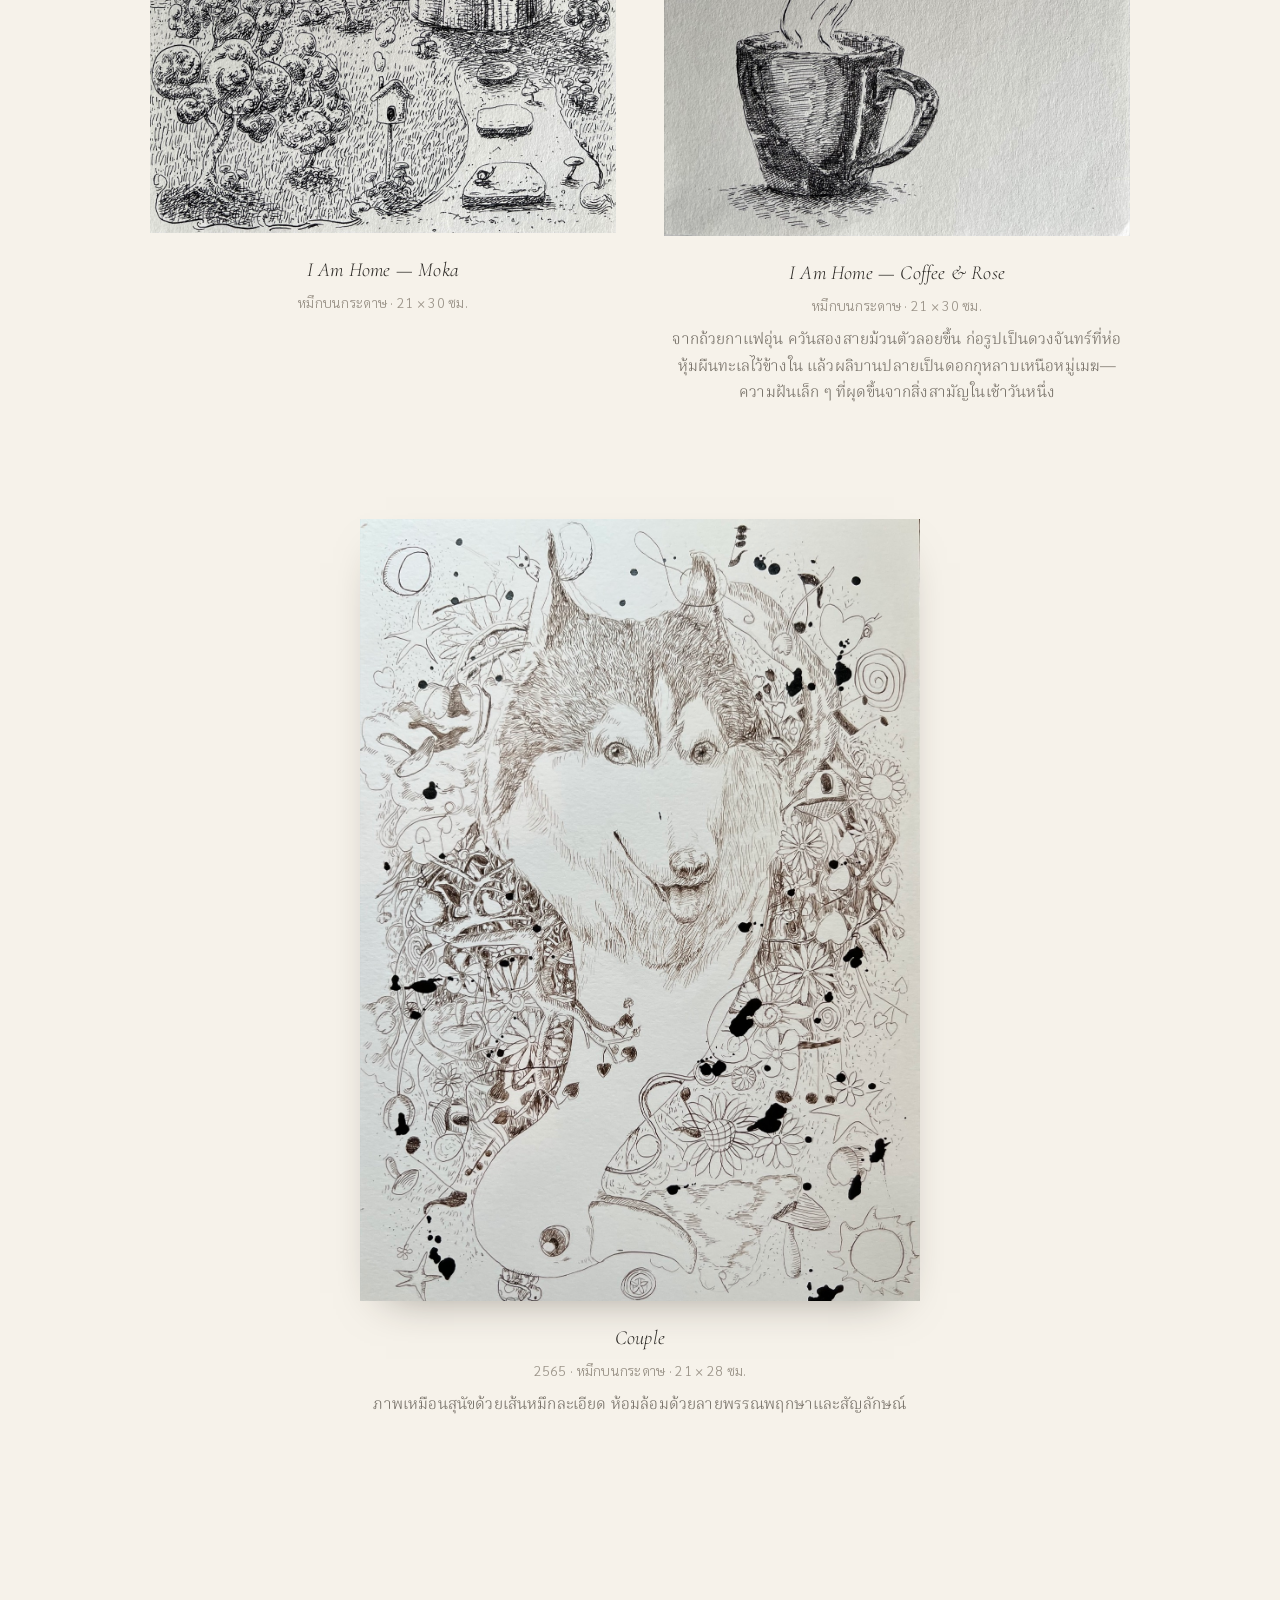
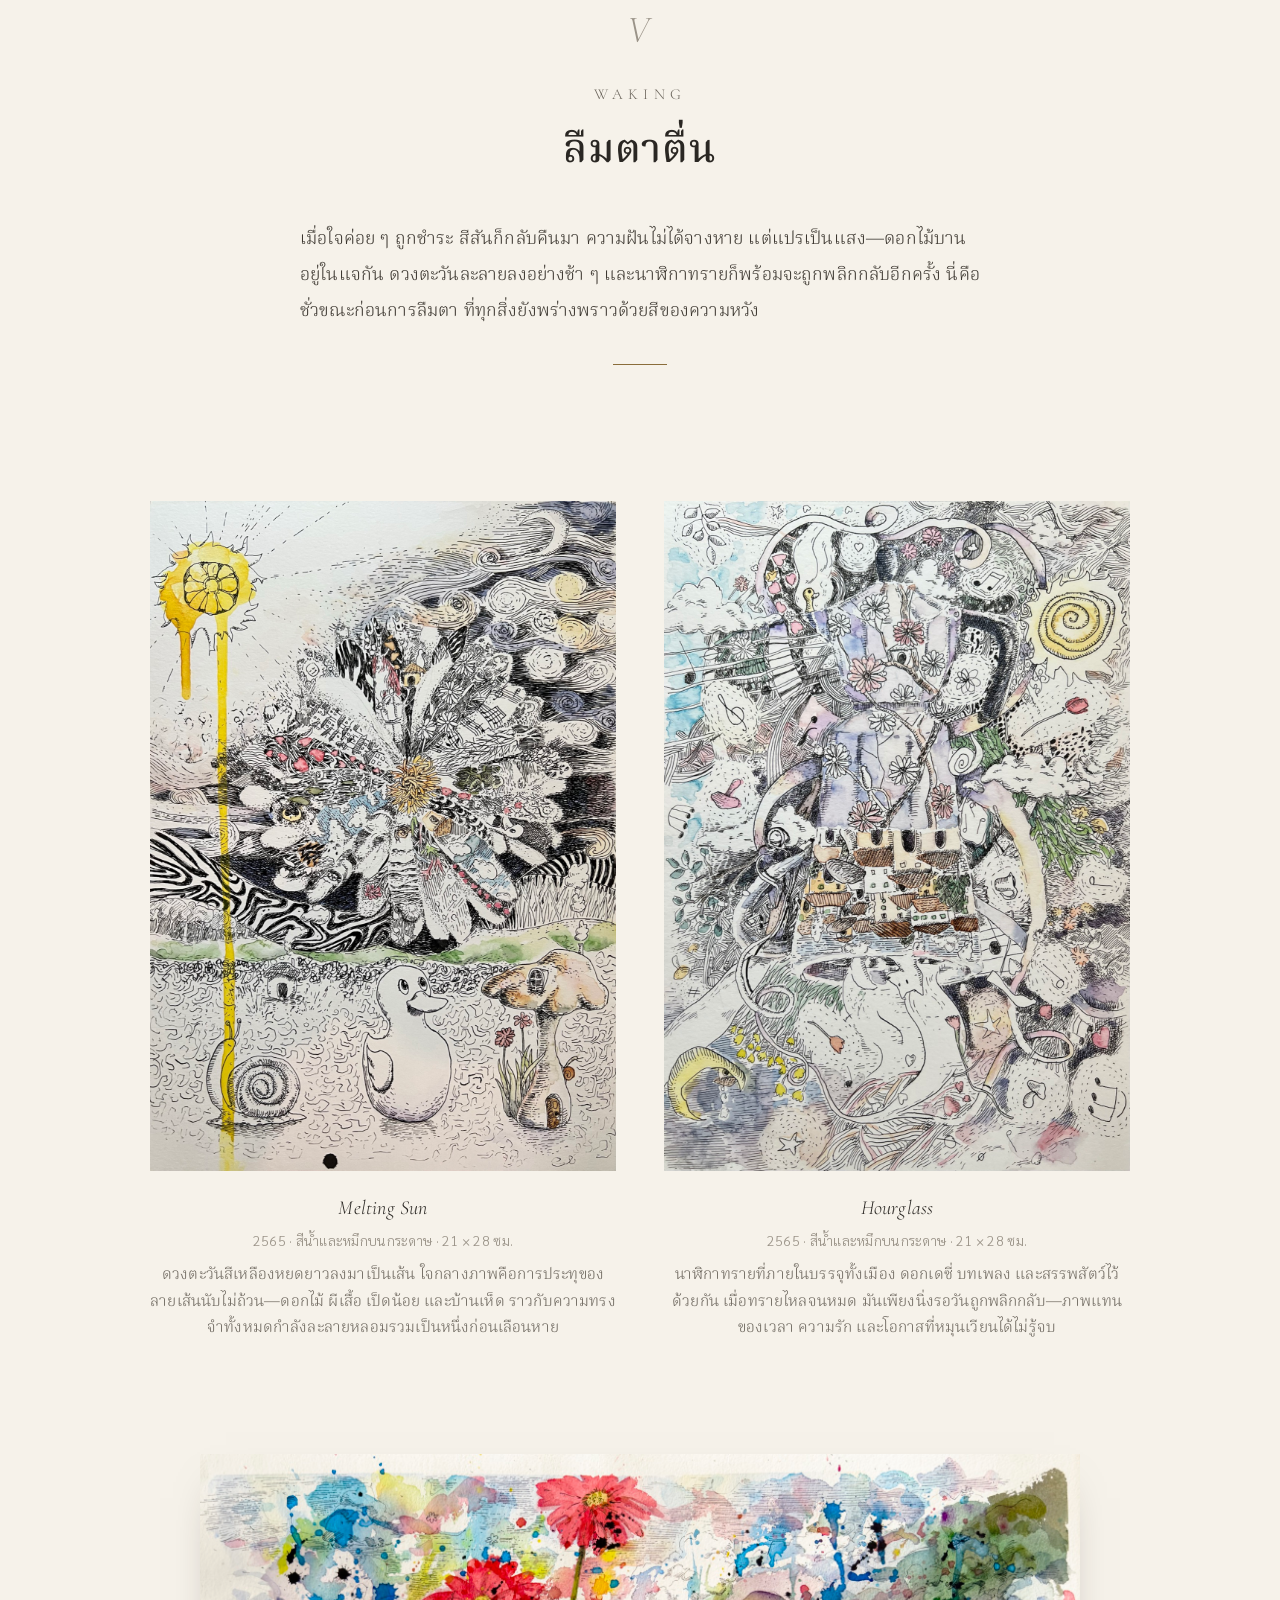
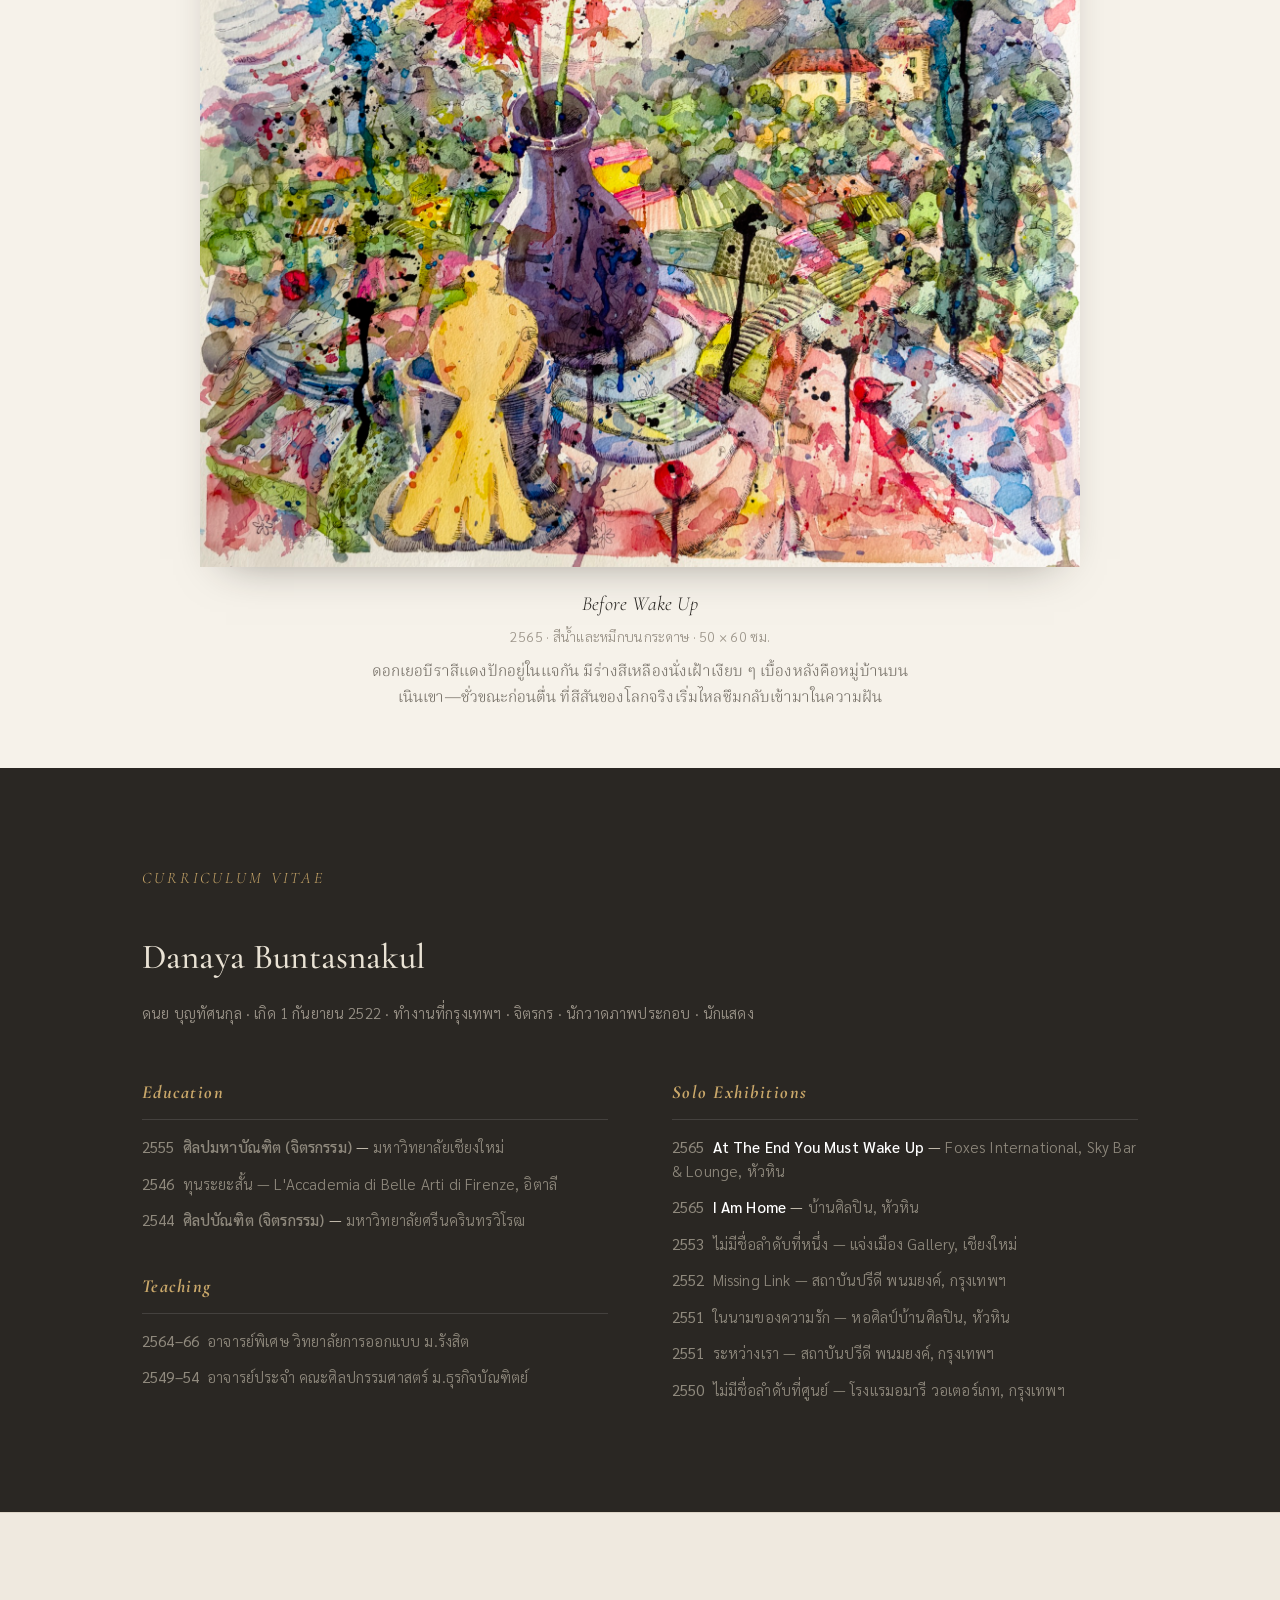
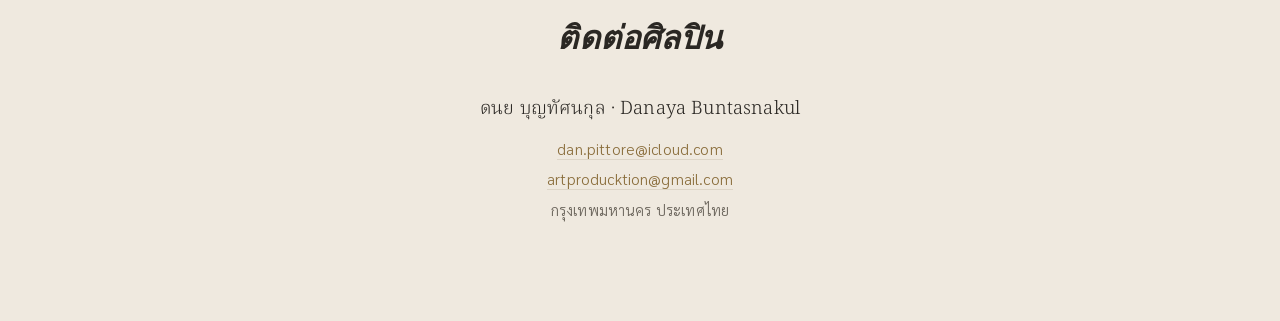
==== commit fbf377ac: "Remove redundant in-page cross-links now covered by top nav - Drop header back buttons (shop, series" ====
--- a/index.html
+++ b/index.html
@@ -360,10 +360,6 @@
       <a href="mailto:artproducktion@gmail.com">artproducktion@gmail.com</a><br>
       <span class="th-only">กรุงเทพมหานคร ประเทศไทย</span><span class="en-only">Bangkok, Thailand</span>
     </div>
-    <div style="margin-top:26px;display:flex;gap:14px;justify-content:center;flex-wrap:wrap">
-      <a href="cv.html" style="display:inline-block;font-size:.95rem;color:var(--soft);border:1px solid var(--line);padding:10px 22px;border-radius:2px;text-decoration:none"><span class="th-only">ประวัติผลงาน · Artist CV →</span><span class="en-only">Artist CV →</span></a>
-      <a href="shop.html" style="display:inline-block;font-size:.95rem;color:var(--soft);border:1px solid var(--line);padding:10px 22px;border-radius:2px;text-decoration:none"><span class="th-only">ผลงานจำหน่าย · Available Works →</span><span class="en-only">Available Works →</span></a>
-    </div>
   </div>
 </section>
 
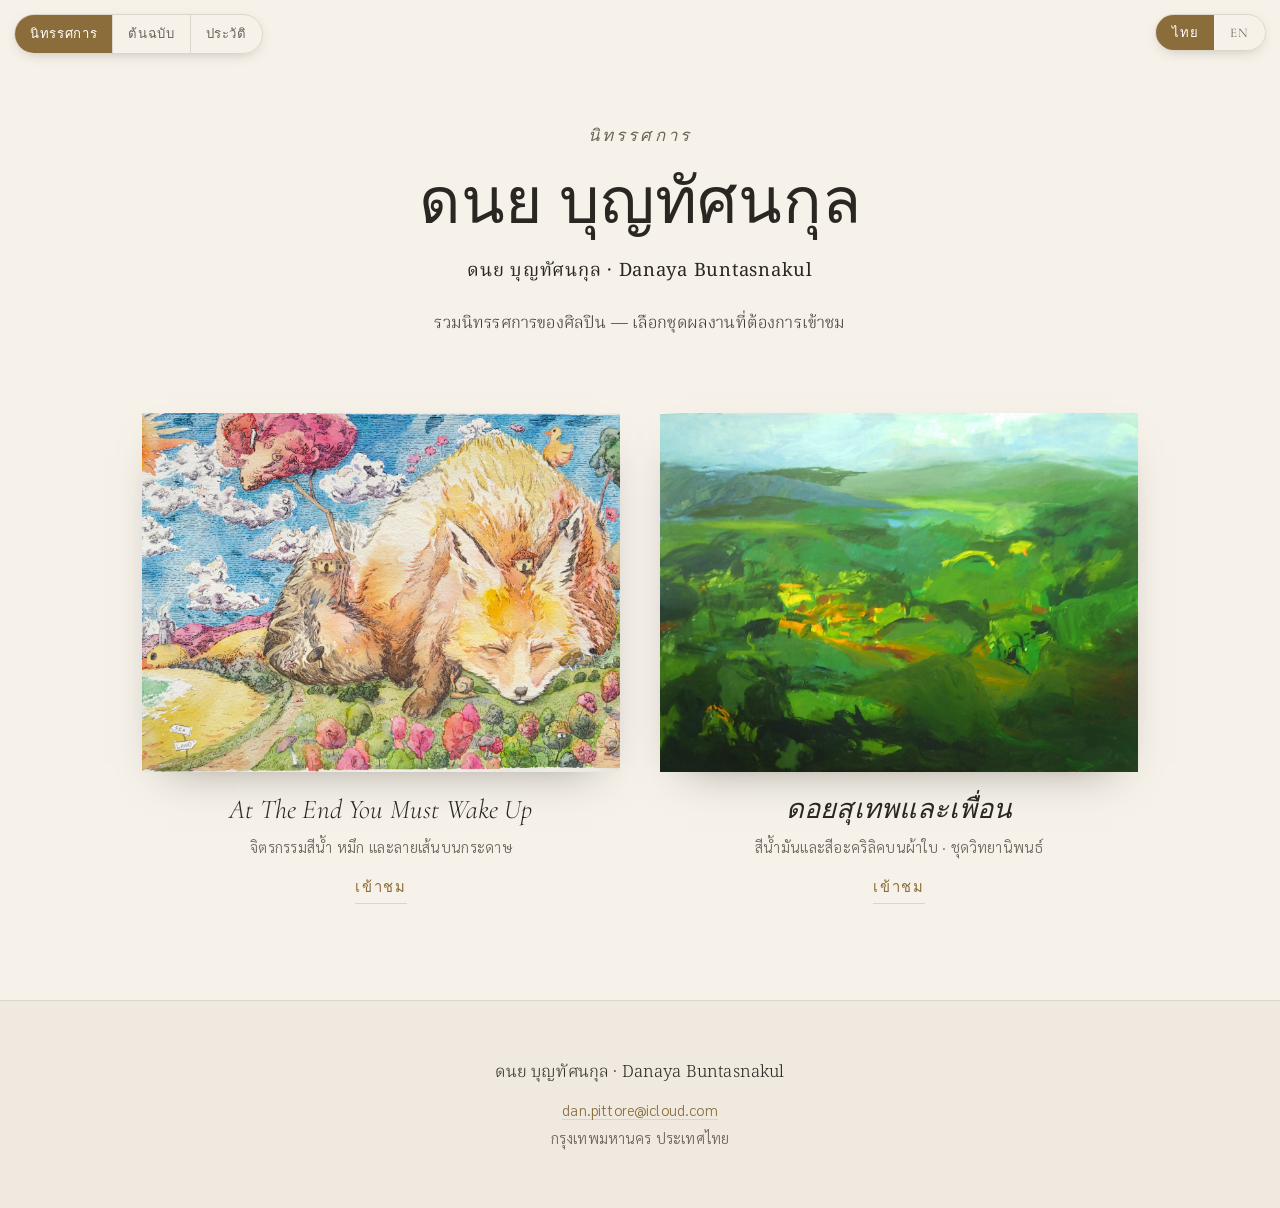
==== commit 215c6ec6: "Add Doi Suthep and Friends exhibition (18 works) + per-work descriptions; restructure index into exh" ====
--- a/index.html
+++ b/index.html
@@ -4,7 +4,7 @@
 <meta charset="UTF-8">
 <meta name="viewport" content="width=device-width, initial-scale=1.0">
 <meta name="p:domain_verify" content="67861b23f2593aaebbae70b7e88a2a6b"/>
-<title>ดนย บุญทัศนกุล — At The End You Must Wake Up</title>
+<title>ดนย บุญทัศนกุล — นิทรรศการ · Exhibitions</title>
 <link rel="preconnect" href="https://fonts.googleapis.com">
 <link rel="preconnect" href="https://fonts.gstatic.com" crossorigin>
 <link href="https://fonts.googleapis.com/css2?family=Noto+Serif+Thai:wght@300;400;500;600&family=Sarabun:wght@200;300;400;500&family=Cormorant+Garamond:ital,wght@0,400;0,500;1,400&display=swap" rel="stylesheet">
@@ -23,6 +23,7 @@
     background:var(--paper); color:var(--ink);
     font-family:var(--sans); font-weight:300; line-height:1.85;
     -webkit-font-smoothing:antialiased; letter-spacing:.01em;
+    min-height:100vh; display:flex; flex-direction:column;
   }
   img{display:block; max-width:100%; height:auto}
   .wrap{max-width:1060px; margin:0 auto; padding:0 32px}
@@ -40,7 +41,7 @@
   [data-lang="th"] .lang-switch [data-set-lang="th"],
   [data-lang="en"] .lang-switch [data-set-lang="en"]{background:var(--accent); color:#fff}
 
-  /* SITE NAV (jump between pages) */
+  /* SITE NAV */
   .site-nav{position:fixed; top:14px; left:14px; z-index:200; display:flex; align-items:center;
     background:rgba(246,242,234,.92); -webkit-backdrop-filter:blur(6px); backdrop-filter:blur(6px);
     border:1px solid var(--line); border-radius:999px; overflow:hidden;
@@ -50,95 +51,43 @@
   .site-nav a + a{border-left:1px solid var(--line)}
   .site-nav a:hover{color:var(--ink)}
   .site-nav a.active{background:var(--accent); color:#fff}
-  @media print{.site-nav{display:none}}
   @media(max-width:560px){
     .site-nav a{padding:6px 11px; font-size:.76rem; letter-spacing:.02em}
     .lang-switch button{padding:6px 12px}
   }
 
-  /* ---------- COVER ---------- */
-  .cover{min-height:100vh; display:flex; flex-direction:column; justify-content:center; align-items:center;
-    text-align:center; padding:60px 32px; position:relative}
-  .cover .kicker{font-family:var(--display); font-style:italic; font-size:1.1rem; color:var(--soft);
-    letter-spacing:.18em; text-transform:uppercase; margin-bottom:26px}
-  .cover figure{max-width:760px; width:100%; box-shadow:0 24px 60px -28px rgba(40,34,26,.55); margin-bottom:38px}
-  .cover h1{font-family:var(--display); font-weight:500; font-size:clamp(2.4rem,6vw,4.6rem);
-    line-height:1.04; letter-spacing:.005em}
-  .cover h1 em{font-style:italic; display:block; color:var(--accent)}
-  .cover .artist{font-family:var(--serif); font-weight:400; font-size:1.25rem; margin-top:22px; letter-spacing:.04em}
-  .cover .sub{font-size:.95rem; color:var(--soft); margin-top:8px; letter-spacing:.05em}
-  .scroll-cue{position:absolute; bottom:26px; font-size:.78rem; color:var(--faint); letter-spacing:.25em; text-transform:uppercase}
+  /* HUB */
+  .hub-head{text-align:center; padding:120px 32px 16px}
+  .hub-head .kicker{font-family:var(--display); font-style:italic; font-size:1.05rem; color:var(--soft);
+    letter-spacing:.18em; text-transform:uppercase; margin-bottom:18px}
+  .hub-head h1{font-family:var(--display); font-weight:500; font-size:clamp(2.4rem,6vw,4rem); line-height:1.05}
+  .hub-head .artist{font-family:var(--serif); font-weight:400; font-size:1.15rem; margin-top:18px; letter-spacing:.04em}
+  .hub-head .intro{font-family:var(--serif); font-weight:300; font-size:1.05rem; line-height:1.95;
+    max-width:600px; margin:20px auto 0; color:#3a352e}
 
-  /* ---------- STATEMENT ---------- */
-  section{padding:96px 0}
-  .statement{background:var(--paper2); border-top:1px solid var(--line); border-bottom:1px solid var(--line)}
-  .statement .lead{font-family:var(--serif); font-weight:300; font-size:1.5rem; line-height:1.9; max-width:760px}
-  .statement p{font-family:var(--serif); font-weight:300; font-size:1.12rem; line-height:2; max-width:720px; margin-top:1.4em; color:#3a352e}
-  .label{font-family:var(--display); font-style:italic; font-size:1rem; letter-spacing:.18em; text-transform:uppercase;
-    color:var(--accent); margin-bottom:30px}
+  .shows{flex:1; padding:56px 0 96px}
+  .show-grid{display:grid; grid-template-columns:1fr 1fr; gap:40px; max-width:1000px; margin:0 auto}
+  .show-card{display:block; text-decoration:none; color:inherit; group:card}
+  .show-card figure{overflow:hidden; box-shadow:0 18px 44px -26px rgba(40,34,26,.5); aspect-ratio:4/3; background:var(--paper2)}
+  .show-card img{width:100%; height:100%; object-fit:cover; transition:transform .6s ease}
+  .show-card:hover img{transform:scale(1.04)}
+  .show-card .meta{padding:22px 4px 0; text-align:center}
+  .show-card .t{font-family:var(--display); font-style:italic; font-size:1.7rem; color:var(--ink); line-height:1.15; display:block}
+  .show-card .sub{display:block; margin-top:8px; font-size:.92rem; color:var(--soft); letter-spacing:.02em}
+  .show-card .go{display:inline-block; margin-top:14px; font-family:var(--display); font-size:.92rem;
+    letter-spacing:.12em; text-transform:uppercase; color:var(--accent); border-bottom:1px solid var(--line); padding-bottom:2px}
+  .show-card:hover .go{color:var(--ink)}
 
-  /* ---------- ACT DIVIDER ---------- */
-  .act{text-align:center; padding:120px 0 80px}
-  .act .num{font-family:var(--display); font-size:2.4rem; font-style:italic; color:var(--faint); letter-spacing:.1em}
-  .act .en{font-family:var(--display); font-size:.95rem; letter-spacing:.35em; text-transform:uppercase; color:var(--soft); margin:14px 0 6px}
-  .act h2{font-family:var(--serif); font-weight:500; font-size:clamp(1.7rem,4vw,2.5rem); letter-spacing:.02em}
-  .act h2.en-only{font-family:var(--display)}
-  .act .concept{font-family:var(--serif); font-weight:300; font-size:1.12rem; line-height:2; max-width:680px;
-    margin:34px auto 0; color:#3a352e; text-align:left}
-  .rule{width:54px; height:1px; background:var(--accent); margin:34px auto 0}
+  /* FOOTER */
+  .foot{text-align:center; background:var(--paper2); border-top:1px solid var(--line); padding:56px 32px}
+  .foot .who{font-family:var(--serif); font-size:1.05rem; margin-bottom:8px}
+  .foot .meta{font-size:.92rem; color:var(--soft); line-height:1.9}
+  .foot a{color:var(--accent); text-decoration:none; border-bottom:1px solid var(--line)}
 
-  /* ---------- PLATES ---------- */
-  .plate{padding:56px 0}
-  .plate figure{margin:0 auto; max-width:880px}
-  .plate.small figure{max-width:560px}
-  .plate img{margin:0 auto; box-shadow:0 18px 44px -26px rgba(40,34,26,.5)}
-  figcaption{margin-top:20px; text-align:center; font-size:.92rem; color:var(--soft); line-height:1.7}
-  figcaption .t{font-family:var(--display); font-style:italic; font-size:1.25rem; color:var(--ink); letter-spacing:.01em}
-  figcaption .m{display:block; margin-top:4px; font-size:.86rem; color:var(--faint); letter-spacing:.02em}
-  figcaption .note{display:block; margin-top:10px; font-family:var(--serif); font-size:.98rem; color:var(--soft); max-width:560px; margin-left:auto; margin-right:auto}
-
-  .pair{display:grid; grid-template-columns:1fr 1fr; gap:48px; align-items:start; max-width:980px; margin:56px auto}
-  .pair figure{max-width:none}
-
-  /* ---------- CV ---------- */
-  .cv{background:var(--ink); color:#e9e2d4}
-  .cv .label{color:#caa86a}
-  .cv h2{font-family:var(--display); font-weight:500; font-size:2.2rem; margin-bottom:10px}
-  .cv .grid{display:grid; grid-template-columns:1fr 1fr; gap:48px 64px; margin-top:48px}
-  .cv h3{font-family:var(--display); font-style:italic; font-size:1.15rem; letter-spacing:.08em; color:#caa86a;
-    margin-bottom:16px; padding-bottom:10px; border-bottom:1px solid rgba(255,255,255,.12)}
-  .cv ul{list-style:none}
-  .cv li{font-size:.95rem; font-weight:300; line-height:1.55; margin-bottom:13px; color:#d8d0c1}
-  .cv li b{color:#fff; font-weight:500}
-  .cv li span{color:#8f897d}
-  .cv .yr{color:#caa86a; font-weight:400; margin-right:8px}
-
-  /* ---------- CONTACT ---------- */
-  .contact{text-align:center; background:var(--paper2); border-top:1px solid var(--line)}
-  .contact h2{font-family:var(--display); font-style:italic; font-size:2rem; margin-bottom:24px}
-  .contact a{color:var(--accent); text-decoration:none; border-bottom:1px solid var(--line)}
-  .contact .who{font-family:var(--serif); font-size:1.15rem; margin-bottom:8px}
-  .contact .meta{font-size:.95rem; color:var(--soft); line-height:2}
-
-  /* ---------- RESPONSIVE ---------- */
   @media(max-width:720px){
     .wrap{padding:0 22px}
-    section{padding:64px 0}
-    .pair{grid-template-columns:1fr; gap:40px}
-    .cv .grid{grid-template-columns:1fr; gap:36px}
-    .statement .lead{font-size:1.3rem}
-  }
-
-  /* ---------- PRINT (Save as PDF) ---------- */
-  @media print{
-    body{background:#fff}
-    .lang-switch,.scroll-cue{display:none}
-    section,.act,.plate{padding:24px 0; page-break-inside:avoid}
-    .cover{min-height:auto; page-break-after:always}
-    .plate img,.cover figure{box-shadow:none}
-    .cv{background:#fff; color:#000}
-    .cv li,.cv li b,.cv h3{color:#000}
-    .statement,.contact{background:#fff}
+    .hub-head{padding-top:96px}
+    .show-grid{grid-template-columns:1fr; gap:48px}
   }
 </style>
 <script>(function(){try{var l=localStorage.getItem('portfolioLang');if(l){document.documentElement.setAttribute('data-lang',l);document.documentElement.setAttribute('lang',l);}}catch(e){}})();</script>
@@ -147,7 +96,7 @@
 
 <!-- SITE NAV -->
 <nav class="site-nav" aria-label="ไปยังหน้าอื่น">
-  <a href="index.html" class="active" aria-current="page"><span class="th-only">นิทรรศการ</span><span class="en-only">Exhibition</span></a>
+  <a href="index.html" class="active" aria-current="page"><span class="th-only">นิทรรศการ</span><span class="en-only">Exhibitions</span></a>
   <a href="shop.html"><span class="th-only">ต้นฉบับ</span><span class="en-only">Originals</span></a>
   <a href="cv.html"><span class="th-only">ประวัติ</span><span class="en-only">CV</span></a>
 </nav>
@@ -158,210 +107,49 @@
   <button type="button" data-set-lang="en">EN</button>
 </div>
 
-<!-- ===== COVER ===== -->
-<header class="cover">
-  <div class="kicker"><span class="th-only">นิทรรศการเดี่ยว · ชุดผลงาน</span><span class="en-only">Solo Exhibition · Series</span></div>
-  <figure><img src="images/01-at-the-end.jpg" alt="At The End You Must Wake Up"></figure>
-  <h1>At The End<br><em>You Must Wake Up</em></h1>
+<!-- ===== HUB HEADER ===== -->
+<header class="hub-head">
+  <div class="kicker"><span class="th-only">นิทรรศการ</span><span class="en-only">Exhibitions</span></div>
+  <h1><span class="th-only">ดนย บุญทัศนกุล</span><span class="en-only">Danaya Buntasnakul</span></h1>
   <div class="artist">ดนย บุญทัศนกุล · Danaya Buntasnakul</div>
-  <div class="sub"><span class="th-only">จิตรกรรมสีน้ำ หมึก และลายเส้นบนกระดาษ</span><span class="en-only">Watercolour, ink and drawing on paper</span></div>
-  <div class="scroll-cue"><span class="th-only">เลื่อนลง</span><span class="en-only">Scroll</span></div>
+  <p class="intro"><span class="th-only">รวมนิทรรศการของศิลปิน — เลือกชุดผลงานที่ต้องการเข้าชม</span><span class="en-only">A collection of the artist's exhibitions — choose a body of work to view.</span></p>
 </header>
 
-<!-- ===== STATEMENT ===== -->
-<section class="statement">
+<!-- ===== EXHIBITION CHOICES ===== -->
+<main class="shows">
   <div class="wrap">
-    <div class="label">Artist Statement<span class="th-only"> · แนวคิดศิลปิน</span></div>
-    <p class="lead"><span class="th-only">ดนย บุญทัศนกุล ทำงานอยู่บนเส้นแบ่งบาง ๆ ระหว่างการหลับและการตื่น ระหว่างโลกที่เรามองเห็นกับโลกที่เราเพียงรู้สึกถึง</span><span class="en-only">Danaya Buntasnakul works along the thin line between sleeping and waking — between the world we see and the world we only feel.</span></p>
-    <p><span class="th-only">เขาผสมสีน้ำ หมึก และจังหวะแบบดนตรีเข้าด้วยกัน จนภูมิทัศน์กลายเป็นห้วงความฝัน และความฝันกลายเป็นที่ที่เรากล้าเผชิญสิ่งที่ตื่นอยู่เรากลับไม่ยอมรับ</span><span class="en-only">He blends watercolour, ink and a musical sense of rhythm until landscapes become reveries, and dreams become the place where we dare to face what, awake, we refuse to admit.</span></p>
-    <p><span class="th-only">เขาเรียนจิตรกรรมที่มหาวิทยาลัยเชียงใหม่ (ศิลปมหาบัณฑิต) และเคยศึกษาที่ L'Accademia di Belle Arti di Firenze ประเทศอิตาลี ผ่านนิทรรศการเดี่ยว 6 ครั้งในรอบ 15 ปี งานของเขาวนเวียนอยู่กับความใกล้ชิด การพลัดพราก และโอกาสที่หมุนกลับมาใหม่ได้เสมอ—เหมือนนาฬิกาทรายที่เพียงรอวันถูกพลิก</span><span class="en-only">He studied painting at Chiang Mai University (M.F.A.) and at the Accademia di Belle Arti di Firenze in Italy. Across six solo exhibitions over fifteen years, his work returns again and again to intimacy, separation, and the chance that can always come around once more — like an hourglass simply waiting to be turned.</span></p>
-    <p><span class="th-only">นอกจากเป็นจิตรกร เขายังเป็นนักแสดงละครเวทีและนักร้องประสานเสียงที่ได้รับรางวัลระดับนานาชาติ ประสบการณ์บนเวทีและในเสียงเพลงไหลกลับเข้ามาในงานวาด ในรูปของจังหวะ การฟัง และการมองอย่างช้า ๆ</span><span class="en-only">Beyond painting, he is a stage actor and an internationally awarded choral singer. His experience on stage and in song flows back into his drawing as rhythm, as listening, and as a slow way of seeing.</span></p>
-  </div>
-</section>
+    <div class="show-grid">
 
-<!-- ===== ACT I ===== -->
-<div class="act wrap">
-  <div class="num">I</div>
-  <div class="en">Falling Asleep</div>
-  <h2 class="th-only">เคลิ้มหลับ</h2>
-  <h2 class="en-only">Falling Asleep</h2>
-  <p class="concept"><span class="th-only">นิทรรศการนี้ขอชวนผู้ชมเดินผ่านความฝันหนึ่งคืน เริ่มจากภาพของสุนัขจิ้งจอกที่ขดตัวหลับกลางทุ่ง—ภาพแทนของจิตใจที่กำลังพักผ่อนเพื่อจะหายดี ก้อนเมฆแปลงร่างเป็นสัตว์ ปราสาทเล็ก ๆ ตั้งอยู่บนหลังของมัน ทุกอย่างค่อย ๆ จมลงสู่ห้วงฝัน</span><span class="en-only">This exhibition invites you to walk through a single night's dream. It begins with a fox curled asleep in a field — an image of a mind at rest, healing. Clouds shift into animals, a small castle rests on their backs, and everything sinks slowly into the dream.</span></p>
-  <div class="rule"></div>
-</div>
+      <a class="show-card" href="at-the-end.html">
+        <figure><img src="images/01-at-the-end.jpg" alt="At The End You Must Wake Up"></figure>
+        <div class="meta">
+          <span class="t">At The End You Must Wake Up</span>
+          <span class="sub"><span class="th-only">จิตรกรรมสีน้ำ หมึก และลายเส้นบนกระดาษ</span><span class="en-only">Watercolour, ink and drawing on paper</span></span>
+          <span class="go"><span class="th-only">เข้าชม</span><span class="en-only">View</span></span>
+        </div>
+      </a>
 
-<!-- ===== ACT II : THE DREAM ===== -->
-<div class="act wrap">
-  <div class="num">II</div>
-  <div class="en">The Dream</div>
-  <h2 class="th-only">ในความฝัน</h2>
-  <h2 class="en-only">The Dream</h2>
-  <p class="concept"><span class="th-only"><i>At The End You Must Wake Up</i> คือบันทึกของเรื่องที่เกิดขึ้นแล้วผ่านไป แต่ส่วนลึกของใจยังไม่ยอมปล่อยความรู้สึกที่อยู่นอกเหนือการควบคุม การวาดชุดนี้จึงเป็นการบำบัดตัวเอง—กล่อมใจให้หลับอยู่ในฝัน จนถึงวันหนึ่งที่ใจถูกชำระจนใส และพร้อมจะลืมตาตื่นขึ้นอีกครั้ง</span><span class="en-only"><i>At The End You Must Wake Up</i> is a record of things that happened and passed, while some deep part of the heart still refuses to release feelings beyond its control. Making this series became a way of healing — lulling the heart to sleep within the dream, until the day it is washed clear and ready to open its eyes again.</span></p>
-  <div class="rule"></div>
-</div>
+      <a class="show-card" href="doi-suthep.html">
+        <figure><img src="images/doi/doi-01.jpg" alt="ดอยสุเทพและเพื่อน · Doi Suthep and Friends"></figure>
+        <div class="meta">
+          <span class="t"><span class="th-only">ดอยสุเทพและเพื่อน</span><span class="en-only">Doi Suthep and Friends</span></span>
+          <span class="sub"><span class="th-only">สีน้ำมันและสีอะคริลิคบนผ้าใบ · ชุดวิทยานิพนธ์</span><span class="en-only">Oil and acrylic on canvas · Thesis series</span></span>
+          <span class="go"><span class="th-only">เข้าชม</span><span class="en-only">View</span></span>
+        </div>
+      </a>
 
-<div class="pair">
-  <figure>
-    <img src="images/02-house-of-dream.jpg" alt="House of Dream">
-    <figcaption><span class="t">House of Dream</span><span class="m"><span class="th-only">2565 · สีน้ำและหมึกบนกระดาษ · 21 × 28 ซม.</span><span class="en-only">2022 · Watercolour &amp; ink on paper · 21 × 28 cm</span></span><span class="note"><span class="th-only">หอยทากค่อย ๆ เคลื่อนผ่านท้องทุ่ง แบกถ้วยชาที่ภายในมีบ้านหลังเล็กบนเนินเขาเขียว และดอกไม้สีชมพูดอกโตชูก้านขึ้นฟ้า—บ้านในฝันที่เดินทางไปกับเราทุกหนแห่ง</span><span class="en-only">A snail drifts across the fields carrying a teacup that holds a little house on a green hill, a large pink flower reaching for the sky — the dream-home that travels with us everywhere.</span></span></figcaption>
-  </figure>
-  <figure>
-    <img src="images/03-just-two-of-us.jpg" alt="Just Two of Us">
-    <figcaption><span class="t">Just Two of Us</span><span class="m"><span class="th-only">2565 · หมึกบนกระดาษ · 21 × 28 ซม.</span><span class="en-only">2022 · Ink on paper · 21 × 28 cm</span></span><span class="note"><span class="th-only">บ้านหินสไตล์ทัสคานีตั้งอยู่ใต้ท้องฟ้าที่หมุนวนแบบแวนโก๊ะ บนหอคอยมีนาฬิกาทรายประดับ รายล้อมด้วยแมว บทเพลง และดวงจันทร์—ความทรงจำจากอิตาลีที่ยังหมุนไปกับจังหวะของเวลา</span><span class="en-only">A Tuscan stone house beneath a sky swirling like Van Gogh's, an hourglass set upon its tower, surrounded by cats, songs and the moon — memories of Italy still turning with the rhythm of time.</span></span></figcaption>
-  </figure>
-</div>
-
-<div class="pair">
-  <figure>
-    <img src="images/04-our-song.jpg" alt="Our Song">
-    <figcaption><span class="t">Our Song</span><span class="m"><span class="th-only">2565 · สีน้ำและหมึกบนกระดาษ · 21 × 28 ซม.</span><span class="en-only">2022 · Watercolour &amp; ink on paper · 21 × 28 cm</span></span><span class="note"><span class="th-only">สุนัขจิ้งจอกหวนกลับมาอีกครั้ง คราวนี้ห้อมล้อมด้วยโน้ตเพลง เป็ด และดวงจันทร์—บทเพลงที่โอบกอดความฝันเอาไว้</span><span class="en-only">The fox returns once more, now encircled by musical notes, ducks and the moon — a song that holds the dream in its arms.</span></span></figcaption>
-  </figure>
-  <figure>
-    <img src="images/05-song-of-sun-and-moon.jpg" alt="Song of Sun and Moon">
-    <figcaption><span class="t">Song of Sun and Moon</span><span class="m"><span class="th-only">2565 · สีน้ำและหมึกบนกระดาษ · 21 × 28 ซม.</span><span class="en-only">2022 · Watercolour &amp; ink on paper · 21 × 28 cm</span></span><span class="note"><span class="th-only">ใบหน้าของดวงอาทิตย์และดวงจันทร์หลอมรวมเป็นหนึ่งเดียว ลอยอยู่ท่ามกลางดอกไม้และสรรพสัตว์ในห้วงฝัน—สองขั้วที่อยู่ร่วมกันอย่างอ่อนโยน</span><span class="en-only">The faces of sun and moon melt into one, floating among the flowers and creatures of the dream — two opposites resting gently together.</span></span></figcaption>
-  </figure>
-</div>
-
-<!-- ===== ACT III : THE MECHANISM ===== -->
-<div class="act wrap">
-  <div class="num">III</div>
-  <div class="en">The Mechanism</div>
-  <h2 class="th-only">กลไกของนาฬิกาทราย</h2>
-  <h2 class="en-only">The Mechanism</h2>
-  <p class="concept"><span class="th-only">โอกาสผ่านมาแล้วผ่านไป หลายเรื่องเริ่มต้นและจบลงอย่างไม่มีเยื่อใย เหมือนความฝันที่เราไม่อยากลืมตาตื่น นาฬิกาทรายมีความหมายมากกว่าเครื่องนับเวลาถอยหลัง เมื่อทรายหมด มันเพียงนิ่งรอวันถูกพลิกกลับ เพื่อเริ่มต้นใหม่อย่างไม่รู้จบ—เช่นเดียวกับความรัก ความสัมพันธ์ ชีวิต และโอกาส งานหมึกในองก์นี้คือ "ภายใน" ของนาฬิกาเรือนนั้น: เส้นที่ถักทอกันแน่นจนเวลากลายเป็นวัฏจักร</span><span class="en-only">Chances come and go; many things begin and end without sentiment, like a dream we would rather not wake from. The hourglass means more than a countdown. When the sand runs out it simply waits, still, to be turned over — beginning again, endlessly: like love, like relationships, like life and opportunity. The ink works in this act are the "interior" of that hourglass: lines woven so tightly that time itself becomes a cycle.</span></p>
-  <div class="rule"></div>
-</div>
-
-<div class="plate"><div class="wrap"><figure>
-  <img src="images/06-love-and-peace.jpg" alt="Love and Peace">
-  <figcaption><span class="t">Love and Peace</span><span class="m"><span class="th-only">2565 · สีน้ำและหมึกบนกระดาษ · 21 × 28 ซม.</span><span class="en-only">2022 · Watercolour &amp; ink on paper · 21 × 28 cm</span></span>
-  <span class="note"><span class="th-only">นกพิราบขาวที่ก่อตัวขึ้นจาก "ที่ว่าง" ท่ามกลางหมึกอันแน่นหนา—ความสงบที่โผล่พ้นจากความวุ่นวาย</span><span class="en-only">A white dove formed from the "empty space" within dense ink — peace emerging out of turmoil.</span></span></figcaption>
-</figure></div></div>
-
-<div class="pair">
-  <figure>
-    <img src="images/08-sun-and-moon.jpg" alt="Sun and Moon">
-    <figcaption><span class="t">Sun and Moon</span><span class="m"><span class="th-only">2565 · หมึกบนกระดาษ · 28 × 21 ซม.</span><span class="en-only">2022 · Ink on paper · 28 × 21 cm</span></span></figcaption>
-  </figure>
-  <figure>
-    <img src="images/07-we-meet-in-the-sky.jpg" alt="We Meet in the Sky">
-    <figcaption><span class="t">We Meet in the Sky</span><span class="m"><span class="th-only">2565 · หมึกบนกระดาษ · 21 × 28 ซม.</span><span class="en-only">2022 · Ink on paper · 21 × 28 cm</span></span></figcaption>
-  </figure>
-</div>
-
-<div class="plate"><div class="wrap"><figure>
-  <img src="images/09-missing-you.jpg" alt="Missing You">
-  <figcaption><span class="t">Missing You</span><span class="m"><span class="th-only">2565 · สีน้ำและหมึกบนกระดาษ · 28 × 42 ซม.</span><span class="en-only">2022 · Watercolour &amp; ink on paper · 28 × 42 cm</span></span>
-  <span class="note"><span class="th-only">งานหมึกแน่นเต็มผืน พลังงานสูง สีสันปะทุ—ลายเซ็นของชุด New Chapter ที่ความคิดถึงกลายเป็นเขาวงกต</span><span class="en-only">Dense, high-energy ink with bursting colour — a signature of the New Chapter series, where longing becomes a labyrinth.</span></span></figcaption>
-</figure></div></div>
-
-<!-- ===== ACT IV : THE TRUE HOME ===== -->
-<div class="act wrap">
-  <div class="num">IV</div>
-  <div class="en">The True Home</div>
-  <h2 class="th-only">บ้านที่แท้จริง</h2>
-  <h2 class="en-only">The True Home</h2>
-  <p class="concept"><span class="th-only">OSHO ว่าไว้ว่า ปัญญาญาณเปรียบเหมือนสะพานที่เชื่อมทางให้เราเดินกลับสู่บ้านที่แท้จริง—บ้านที่มีอยู่มาตลอด ตั้งอยู่ตรงนั้นก่อนเราเกิดและหลังเราตาย เราไม่ใช่เจ้าของบ้าน เราเป็นส่วนหนึ่งของมัน สะพานที่พาไปสู่บ้านนั้นซ่อนอยู่ทั่วทุกหนแห่ง—ในแววตาของสุนัขใต้แดด ในควันบาง ๆ จากถ้วยกาแฟ หรือแม้แต่ในภาพวาดสักภาพ ลายเส้นหมึกบนกระดาษชุดนี้ คือสิ่งที่ศิลปินค้นพบแล้วนำกลับมาเล่า</span><span class="en-only">Osho said that intuition is like a bridge that leads us back to our true home — a home that has always been there, standing before we are born and after we die. We do not own the home; we are part of it. The bridge to it hides everywhere — in the eyes of a dog in the sun, in the thin steam rising from a cup of coffee, even in a single painting. These ink drawings on paper are what the artist found there and brought back to tell.</span></p>
-  <div class="rule"></div>
-</div>
-
-<div class="plate"><div class="wrap"><figure>
-  <img src="images/10-stone-bridge.jpg" alt="สะพานหิน / I Am Home">
-  <figcaption><span class="t">I Am Home — Bridge</span><span class="m"><span class="th-only">หมึกบนกระดาษ · 21 × 30 ซม.</span><span class="en-only">Ink on paper · 21 × 30 cm</span></span>
-  <span class="note"><span class="th-only">ซุ้มสะพานหินใต้ท้องฟ้าที่ไหวเอน—ภาพแทนของ "สะพานสู่บ้านที่แท้จริง"</span><span class="en-only">A stone bridge arch beneath a swaying sky — an image of the "bridge to the true home".</span></span></figcaption>
-</figure></div></div>
-
-<div class="pair">
-  <figure>
-    <img src="images/11-moka-moon.jpg" alt="I Am Home — moka pot">
-    <figcaption><span class="t">I Am Home — Moka</span><span class="m"><span class="th-only">หมึกบนกระดาษ · 21 × 30 ซม.</span><span class="en-only">Ink on paper · 21 × 30 cm</span></span></figcaption>
-  </figure>
-  <figure>
-    <img src="images/12-coffee-rose.jpg" alt="I Am Home — coffee and rose">
-    <figcaption><span class="t">I Am Home — Coffee &amp; Rose</span><span class="m"><span class="th-only">หมึกบนกระดาษ · 21 × 30 ซม.</span><span class="en-only">Ink on paper · 21 × 30 cm</span></span><span class="note"><span class="th-only">จากถ้วยกาแฟอุ่น ควันสองสายม้วนตัวลอยขึ้น ก่อรูปเป็นดวงจันทร์ที่ห่อหุ้มผืนทะเลไว้ข้างใน แล้วผลิบานปลายเป็นดอกกุหลาบเหนือหมู่เมฆ—ความฝันเล็ก ๆ ที่ผุดขึ้นจากสิ่งสามัญในเช้าวันหนึ่ง</span><span class="en-only">From a warm cup of coffee, two ribbons of steam curl upward, forming a moon that cradles a sea within, then blossoming into a rose above the clouds — a small dream rising from the ordinary on an ordinary morning.</span></span></figcaption>
-  </figure>
-</div>
-
-<div class="plate small"><div class="wrap"><figure>
-  <img src="images/13-couple-husky.jpg" alt="Couple">
-  <figcaption><span class="t">Couple</span><span class="m"><span class="th-only">2565 · หมึกบนกระดาษ · 21 × 28 ซม.</span><span class="en-only">2022 · Ink on paper · 21 × 28 cm</span></span>
-  <span class="note"><span class="th-only">ภาพเหมือนสุนัขด้วยเส้นหมึกละเอียด ห้อมล้อมด้วยลายพรรณพฤกษาและสัญลักษณ์</span><span class="en-only">A portrait of dogs in fine ink line, surrounded by botanical patterns and symbols.</span></span></figcaption>
-</figure></div></div>
-
-<!-- ===== ACT V : WAKING ===== -->
-<div class="act wrap">
-  <div class="num">V</div>
-  <div class="en">Waking</div>
-  <h2 class="th-only">ลืมตาตื่น</h2>
-  <h2 class="en-only">Waking</h2>
-  <p class="concept"><span class="th-only">เมื่อใจค่อย ๆ ถูกชำระ สีสันก็กลับคืนมา ความฝันไม่ได้จางหาย แต่แปรเป็นแสง—ดอกไม้บานอยู่ในแจกัน ดวงตะวันละลายลงอย่างช้า ๆ และนาฬิกาทรายก็พร้อมจะถูกพลิกกลับอีกครั้ง นี่คือชั่วขณะก่อนการลืมตา ที่ทุกสิ่งยังพร่างพราวด้วยสีของความหวัง</span><span class="en-only">As the heart is slowly washed clear, colour returns. The dream does not fade but turns into light — flowers bloom in a vase, the sun melts slowly down, and the hourglass is ready to be turned once more. This is the moment before waking, when everything still shimmers with the colour of hope.</span></p>
-  <div class="rule"></div>
-</div>
-
-<div class="pair">
-  <figure>
-    <img src="images/16-melting-sun.jpg" alt="Melting Sun">
-    <figcaption><span class="t">Melting Sun</span><span class="m"><span class="th-only">2565 · สีน้ำและหมึกบนกระดาษ · 21 × 28 ซม.</span><span class="en-only">2022 · Watercolour &amp; ink on paper · 21 × 28 cm</span></span><span class="note"><span class="th-only">ดวงตะวันสีเหลืองหยดยาวลงมาเป็นเส้น ใจกลางภาพคือการประทุของลายเส้นนับไม่ถ้วน—ดอกไม้ ผีเสื้อ เป็ดน้อย และบ้านเห็ด ราวกับความทรงจำทั้งหมดกำลังละลายหลอมรวมเป็นหนึ่งก่อนเลือนหาย</span><span class="en-only">A yellow sun drips down in long threads; at its centre, an eruption of countless lines — flowers, butterflies, little ducks and a mushroom house — as if every memory were melting into one before it fades.</span></span></figcaption>
-  </figure>
-  <figure>
-    <img src="images/18-hourglass.jpg" alt="Hourglass">
-    <figcaption><span class="t">Hourglass</span><span class="m"><span class="th-only">2565 · สีน้ำและหมึกบนกระดาษ · 21 × 28 ซม.</span><span class="en-only">2022 · Watercolour &amp; ink on paper · 21 × 28 cm</span></span><span class="note"><span class="th-only">นาฬิกาทรายที่ภายในบรรจุทั้งเมือง ดอกเดซี่ บทเพลง และสรรพสัตว์ไว้ด้วยกัน เมื่อทรายไหลจนหมด มันเพียงนิ่งรอวันถูกพลิกกลับ—ภาพแทนของเวลา ความรัก และโอกาสที่หมุนเวียนได้ไม่รู้จบ</span><span class="en-only">An hourglass holding within it a whole town, daisies, songs and animals together. When the sand runs out it simply waits, still, to be turned — an image of time, love and opportunity turning endlessly.</span></span></figcaption>
-  </figure>
-</div>
-
-<div class="plate"><div class="wrap"><figure>
-  <img src="images/17-before-wake-up.jpg" alt="Before Wake Up">
-  <figcaption><span class="t">Before Wake Up</span><span class="m"><span class="th-only">2565 · สีน้ำและหมึกบนกระดาษ · 50 × 60 ซม.</span><span class="en-only">2022 · Watercolour &amp; ink on paper · 50 × 60 cm</span></span>
-  <span class="note"><span class="th-only">ดอกเยอบีราสีแดงปักอยู่ในแจกัน มีร่างสีเหลืองนั่งเฝ้าเงียบ ๆ เบื้องหลังคือหมู่บ้านบนเนินเขา—ชั่วขณะก่อนตื่น ที่สีสันของโลกจริงเริ่มไหลซึมกลับเข้ามาในความฝัน</span><span class="en-only">Red gerberas in a vase, a quiet yellow figure keeping watch, a hillside village behind — the moment before waking, as the colours of the real world begin to seep back into the dream.</span></span></figcaption>
-</figure></div></div>
-
-<!-- ===== CV ===== -->
-<section class="cv">
-  <div class="wrap">
-    <div class="label">Curriculum Vitae</div>
-    <h2>Danaya Buntasnakul</h2>
-    <div style="color:#9c958a;font-size:.95rem;"><span class="th-only">ดนย บุญทัศนกุล · เกิด 1 กันยายน 2522 · ทำงานที่กรุงเทพฯ · จิตรกร · นักวาดภาพประกอบ · นักแสดง</span><span class="en-only">ดนย บุญทัศนกุล · Born 1 September 1979 · Based in Bangkok · Painter · Illustrator · Performer</span></div>
-    <div class="grid">
-      <div>
-        <h3>Education</h3>
-        <ul>
-          <li><span class="yr"><span class="th-only">2555</span><span class="en-only">2012</span></span><b><span class="th-only">ศิลปมหาบัณฑิต (จิตรกรรม)</span><span class="en-only">M.F.A. in Painting</span></b> — <span class="th-only">มหาวิทยาลัยเชียงใหม่</span><span class="en-only">Chiang Mai University</span></li>
-          <li><span class="yr"><span class="th-only">2546</span><span class="en-only">2003</span></span><span class="th-only">ทุนระยะสั้น — L'Accademia di Belle Arti di Firenze, อิตาลี</span><span class="en-only">Short-term scholarship — Accademia di Belle Arti di Firenze, Italy</span></li>
-          <li><span class="yr"><span class="th-only">2544</span><span class="en-only">2001</span></span><b><span class="th-only">ศิลปบัณฑิต (จิตรกรรม)</span><span class="en-only">B.F.A. in Painting</span></b> — <span class="th-only">มหาวิทยาลัยศรีนครินทรวิโรฒ</span><span class="en-only">Srinakharinwirot University</span></li>
-        </ul>
-        <h3 style="margin-top:36px">Teaching</h3>
-        <ul>
-          <li><span class="yr"><span class="th-only">2564–66</span><span class="en-only">2021–23</span></span><span class="th-only">อาจารย์พิเศษ วิทยาลัยการออกแบบ ม.รังสิต</span><span class="en-only">Visiting Lecturer, College of Design, Rangsit University</span></li>
-          <li><span class="yr"><span class="th-only">2549–54</span><span class="en-only">2006–11</span></span><span class="th-only">อาจารย์ประจำ คณะศิลปกรรมศาสตร์ ม.ธุรกิจบัณฑิตย์</span><span class="en-only">Full-time Lecturer, Faculty of Fine and Applied Arts, Dhurakij Pundit University</span></li>
-        </ul>
-      </div>
-      <div>
-        <h3>Solo Exhibitions</h3>
-        <ul>
-          <li><span class="yr"><span class="th-only">2565</span><span class="en-only">2022</span></span><b>At The End You Must Wake Up</b> — <span class="th-only">Foxes International, Sky Bar &amp; Lounge, หัวหิน</span><span class="en-only">Foxes International, Sky Bar &amp; Lounge, Hua Hin</span></li>
-          <li><span class="yr"><span class="th-only">2565</span><span class="en-only">2022</span></span><b>I Am Home</b> — <span class="th-only">บ้านศิลปิน, หัวหิน</span><span class="en-only">Artist's House, Hua Hin</span></li>
-          <li><span class="yr"><span class="th-only">2553</span><span class="en-only">2010</span></span><span class="th-only">ไม่มีชื่อลำดับที่หนึ่ง — แจ่งเมือง Gallery, เชียงใหม่</span><span class="en-only">Untitled No. 1 — Jaeng Mueang Gallery, Chiang Mai</span></li>
-          <li><span class="yr"><span class="th-only">2552</span><span class="en-only">2009</span></span><span class="th-only">Missing Link — สถาบันปรีดี พนมยงค์, กรุงเทพฯ</span><span class="en-only">Missing Link — Pridi Banomyong Institute, Bangkok</span></li>
-          <li><span class="yr"><span class="th-only">2551</span><span class="en-only">2008</span></span><span class="th-only">ในนามของความรัก — หอศิลป์บ้านศิลปิน, หัวหิน</span><span class="en-only">In the Name of Love — Artist's House Gallery, Hua Hin</span></li>
-          <li><span class="yr"><span class="th-only">2551</span><span class="en-only">2008</span></span><span class="th-only">ระหว่างเรา — สถาบันปรีดี พนมยงค์, กรุงเทพฯ</span><span class="en-only">Between Us — Pridi Banomyong Institute, Bangkok</span></li>
-          <li><span class="yr"><span class="th-only">2550</span><span class="en-only">2007</span></span><span class="th-only">ไม่มีชื่อลำดับที่ศูนย์ — โรงแรมอมารี วอเตอร์เกท, กรุงเทพฯ</span><span class="en-only">Untitled No. 0 — Amari Watergate Hotel, Bangkok</span></li>
-        </ul>
-      </div>
     </div>
   </div>
-</section>
+</main>
 
-<!-- ===== CONTACT ===== -->
-<section class="contact">
-  <div class="wrap">
-    <h2><span class="th-only">ติดต่อศิลปิน</span><span class="en-only">Contact the Artist</span></h2>
-    <div class="who">ดนย บุญทัศนกุล · Danaya Buntasnakul</div>
-    <div class="meta">
-      <a href="mailto:dan.pittore@icloud.com">dan.pittore@icloud.com</a><br>
-      <a href="mailto:artproducktion@gmail.com">artproducktion@gmail.com</a><br>
-      <span class="th-only">กรุงเทพมหานคร ประเทศไทย</span><span class="en-only">Bangkok, Thailand</span>
-    </div>
+<!-- ===== FOOTER ===== -->
+<footer class="foot">
+  <div class="who">ดนย บุญทัศนกุล · Danaya Buntasnakul</div>
+  <div class="meta">
+    <a href="mailto:dan.pittore@icloud.com">dan.pittore@icloud.com</a><br>
+    <span class="th-only">กรุงเทพมหานคร ประเทศไทย</span><span class="en-only">Bangkok, Thailand</span>
   </div>
-</section>
+</footer>
 
 <script>
   document.querySelectorAll('[data-set-lang]').forEach(function(b){
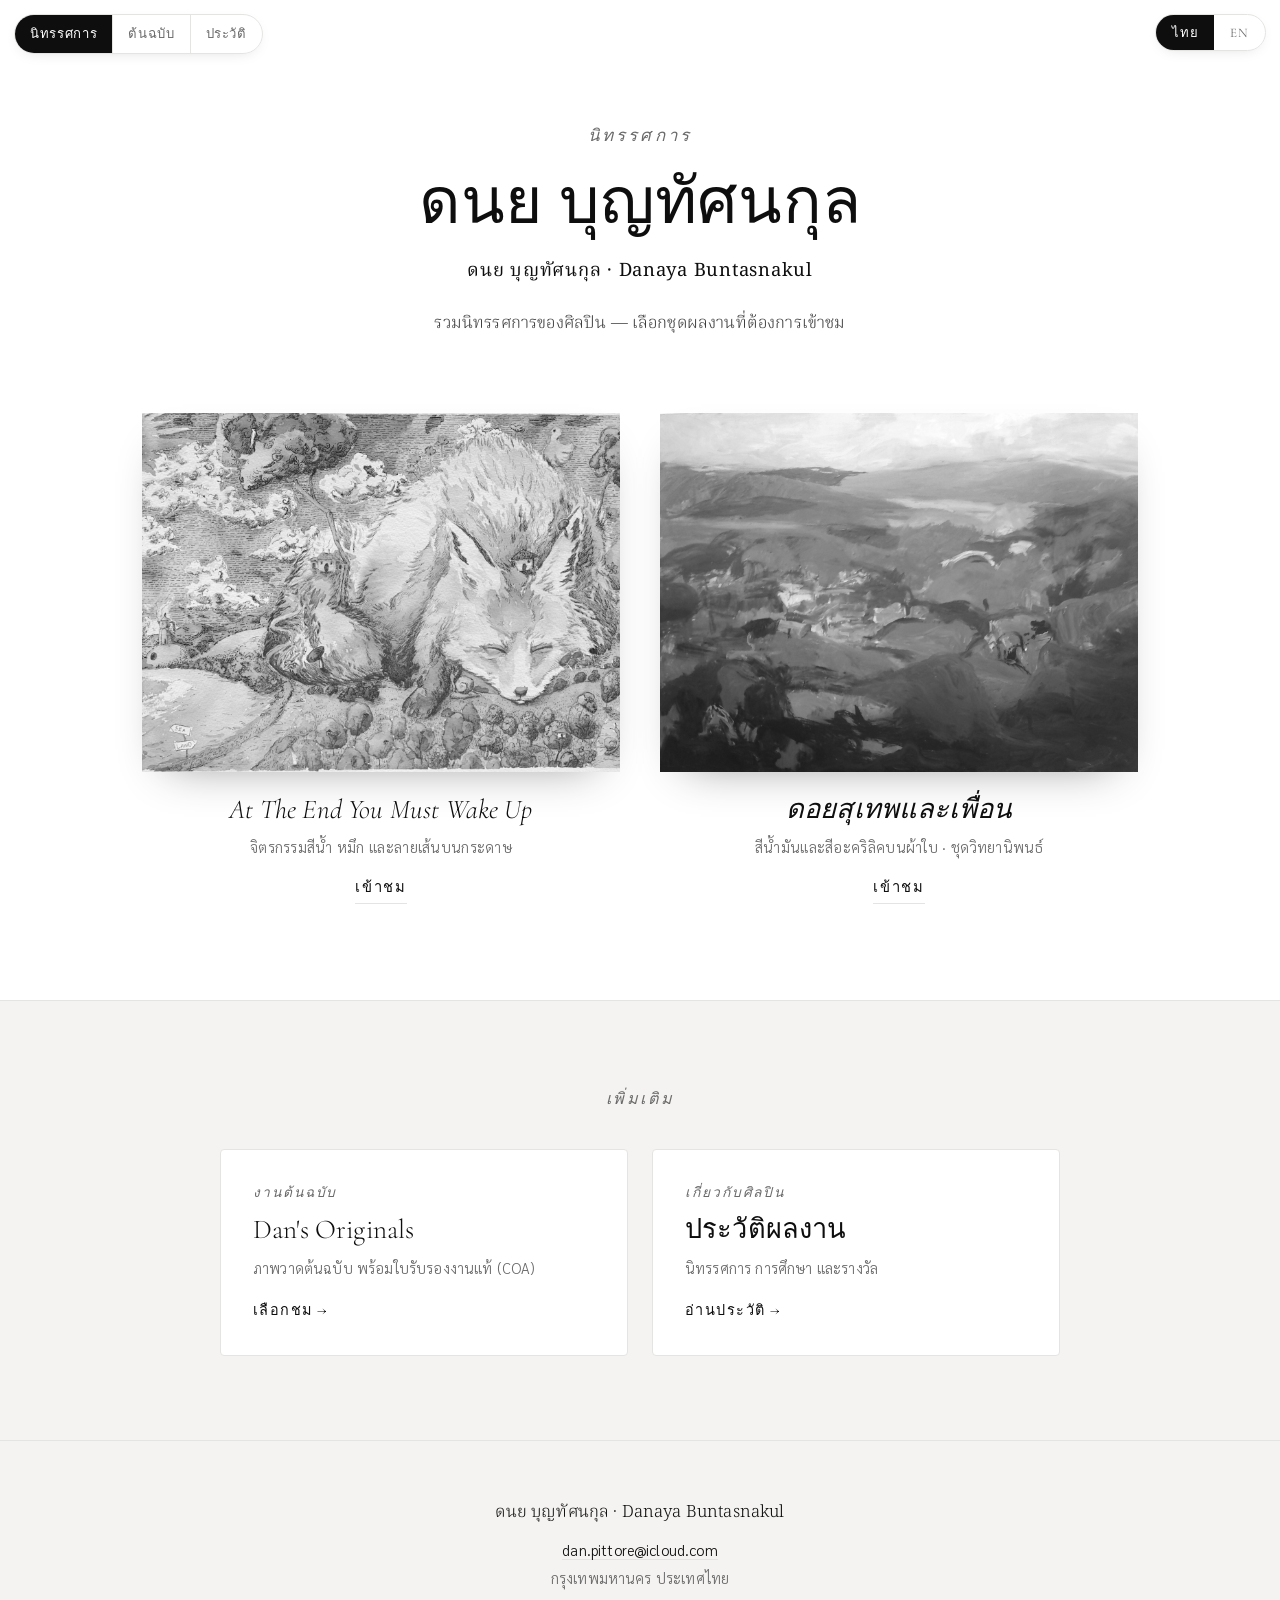
==== commit 9bf8e984: "portfolio: CV ดีไซน์ใหม่ (EN/TH) + index ขาวดำพร้อมลิงก์ Originals/CV - cv.html: แปลงเป็น standalone" ====
--- a/index.html
+++ b/index.html
@@ -10,9 +10,9 @@
 <link href="https://fonts.googleapis.com/css2?family=Noto+Serif+Thai:wght@300;400;500;600&family=Sarabun:wght@200;300;400;500&family=Cormorant+Garamond:ital,wght@0,400;0,500;1,400&display=swap" rel="stylesheet">
 <style>
   :root{
-    --ink:#2a2723; --soft:#6b655c; --faint:#9a9388;
-    --paper:#f6f2ea; --paper2:#efe9df; --line:#ddd5c7;
-    --accent:#8a6d3b;
+    --ink:#0e0e0e; --soft:#6a6a6a; --faint:#9a9a9a;
+    --paper:#ffffff; --paper2:#f4f3f1; --line:#e4e4e2;
+    --accent:#0e0e0e;
     --serif:'Noto Serif Thai','Cormorant Garamond',serif;
     --sans:'Sarabun',-apple-system,'Helvetica Neue',sans-serif;
     --display:'Cormorant Garamond',serif;
@@ -32,9 +32,9 @@
   [data-lang="th"] .en-only{display:none !important}
   [data-lang="en"] .th-only{display:none !important}
   .lang-switch{position:fixed; top:14px; right:14px; z-index:200; display:flex;
-    background:rgba(246,242,234,.92); -webkit-backdrop-filter:blur(6px); backdrop-filter:blur(6px);
+    background:rgba(255,255,255,.9); -webkit-backdrop-filter:blur(6px); backdrop-filter:blur(6px);
     border:1px solid var(--line); border-radius:999px; overflow:hidden;
-    box-shadow:0 4px 16px -8px rgba(40,34,26,.4); font-family:var(--display)}
+    box-shadow:0 4px 16px -8px rgba(0,0,0,.18); font-family:var(--display)}
   .lang-switch button{border:none; background:none; cursor:pointer; padding:7px 16px;
     font-size:.82rem; letter-spacing:.06em; color:var(--soft); font-family:inherit}
   .lang-switch button:hover{color:var(--ink)}
@@ -43,9 +43,9 @@
 
   /* SITE NAV */
   .site-nav{position:fixed; top:14px; left:14px; z-index:200; display:flex; align-items:center;
-    background:rgba(246,242,234,.92); -webkit-backdrop-filter:blur(6px); backdrop-filter:blur(6px);
+    background:rgba(255,255,255,.9); -webkit-backdrop-filter:blur(6px); backdrop-filter:blur(6px);
     border:1px solid var(--line); border-radius:999px; overflow:hidden;
-    box-shadow:0 4px 16px -8px rgba(40,34,26,.4); font-family:var(--display)}
+    box-shadow:0 4px 16px -8px rgba(0,0,0,.18); font-family:var(--display)}
   .site-nav a{padding:7px 15px; font-size:.82rem; letter-spacing:.05em; color:var(--soft);
     text-decoration:none; white-space:nowrap; transition:color .2s,background .2s}
   .site-nav a + a{border-left:1px solid var(--line)}
@@ -63,20 +63,37 @@
   .hub-head h1{font-family:var(--display); font-weight:500; font-size:clamp(2.4rem,6vw,4rem); line-height:1.05}
   .hub-head .artist{font-family:var(--serif); font-weight:400; font-size:1.15rem; margin-top:18px; letter-spacing:.04em}
   .hub-head .intro{font-family:var(--serif); font-weight:300; font-size:1.05rem; line-height:1.95;
-    max-width:600px; margin:20px auto 0; color:#3a352e}
+    max-width:600px; margin:20px auto 0; color:#3a3a3a}
 
   .shows{flex:1; padding:56px 0 96px}
   .show-grid{display:grid; grid-template-columns:1fr 1fr; gap:40px; max-width:1000px; margin:0 auto}
   .show-card{display:block; text-decoration:none; color:inherit; group:card}
-  .show-card figure{overflow:hidden; box-shadow:0 18px 44px -26px rgba(40,34,26,.5); aspect-ratio:4/3; background:var(--paper2)}
-  .show-card img{width:100%; height:100%; object-fit:cover; transition:transform .6s ease}
-  .show-card:hover img{transform:scale(1.04)}
+  .show-card figure{overflow:hidden; box-shadow:0 18px 44px -26px rgba(0,0,0,.45); aspect-ratio:4/3; background:var(--paper2)}
+  .show-card img{width:100%; height:100%; object-fit:cover; filter:grayscale(1); transition:transform .6s ease, filter .6s ease}
+  .show-card:hover img{transform:scale(1.04); filter:grayscale(0)}
   .show-card .meta{padding:22px 4px 0; text-align:center}
   .show-card .t{font-family:var(--display); font-style:italic; font-size:1.7rem; color:var(--ink); line-height:1.15; display:block}
   .show-card .sub{display:block; margin-top:8px; font-size:.92rem; color:var(--soft); letter-spacing:.02em}
   .show-card .go{display:inline-block; margin-top:14px; font-family:var(--display); font-size:.92rem;
     letter-spacing:.12em; text-transform:uppercase; color:var(--accent); border-bottom:1px solid var(--line); padding-bottom:2px}
   .show-card:hover .go{color:var(--ink)}
+
+  /* MORE: originals + cv */
+  .more{background:var(--paper2); border-top:1px solid var(--line); padding:clamp(56px,8vw,84px) 0}
+  .more-head{text-align:center; font-family:var(--display); font-style:italic; font-size:1rem;
+    letter-spacing:.16em; text-transform:uppercase; color:var(--soft); margin-bottom:34px}
+  .more-grid{display:grid; grid-template-columns:1fr 1fr; gap:24px; max-width:840px; margin:0 auto}
+  .more-card{display:flex; flex-direction:column; text-decoration:none; color:inherit;
+    background:var(--paper); border:1px solid var(--line); border-radius:4px; padding:30px 32px;
+    transition:border-color .25s, transform .25s, box-shadow .25s}
+  .more-card:hover{border-color:var(--ink); transform:translateY(-3px); box-shadow:0 16px 36px -24px rgba(0,0,0,.5)}
+  .more-card .mc-k{font-family:var(--display); font-style:italic; font-size:.86rem; letter-spacing:.14em;
+    text-transform:uppercase; color:var(--soft); margin-bottom:10px}
+  .more-card .mc-t{font-family:var(--display); font-size:1.7rem; color:var(--ink); line-height:1.1}
+  .more-card .mc-s{font-size:.92rem; color:var(--soft); margin-top:10px; line-height:1.7}
+  .more-card .mc-go{font-family:var(--display); font-size:.9rem; letter-spacing:.1em; text-transform:uppercase;
+    color:var(--ink); margin-top:18px}
+  @media(max-width:720px){ .more-grid{grid-template-columns:1fr; gap:18px} }
 
   /* FOOTER */
   .foot{text-align:center; background:var(--paper2); border-top:1px solid var(--line); padding:56px 32px}
@@ -141,6 +158,27 @@
     </div>
   </div>
 </main>
+
+<!-- ===== MORE: ORIGINALS + CV ===== -->
+<section class="more">
+  <div class="wrap">
+    <div class="more-head"><span class="th-only">เพิ่มเติม</span><span class="en-only">More</span></div>
+    <div class="more-grid">
+      <a class="more-card" href="shop.html">
+        <span class="mc-k"><span class="th-only">งานต้นฉบับ</span><span class="en-only">Original Works</span></span>
+        <span class="mc-t">Dan's Originals</span>
+        <span class="mc-s"><span class="th-only">ภาพวาดต้นฉบับ พร้อมใบรับรองงานแท้ (COA)</span><span class="en-only">Original paintings with certificate of authenticity</span></span>
+        <span class="mc-go"><span class="th-only">เลือกชม →</span><span class="en-only">Browse →</span></span>
+      </a>
+      <a class="more-card" href="cv.html">
+        <span class="mc-k"><span class="th-only">เกี่ยวกับศิลปิน</span><span class="en-only">About the artist</span></span>
+        <span class="mc-t"><span class="th-only">ประวัติผลงาน</span><span class="en-only">Artist CV</span></span>
+        <span class="mc-s"><span class="th-only">นิทรรศการ การศึกษา และรางวัล</span><span class="en-only">Exhibitions, education &amp; honours</span></span>
+        <span class="mc-go"><span class="th-only">อ่านประวัติ →</span><span class="en-only">Read CV →</span></span>
+      </a>
+    </div>
+  </div>
+</section>
 
 <!-- ===== FOOTER ===== -->
 <footer class="foot">
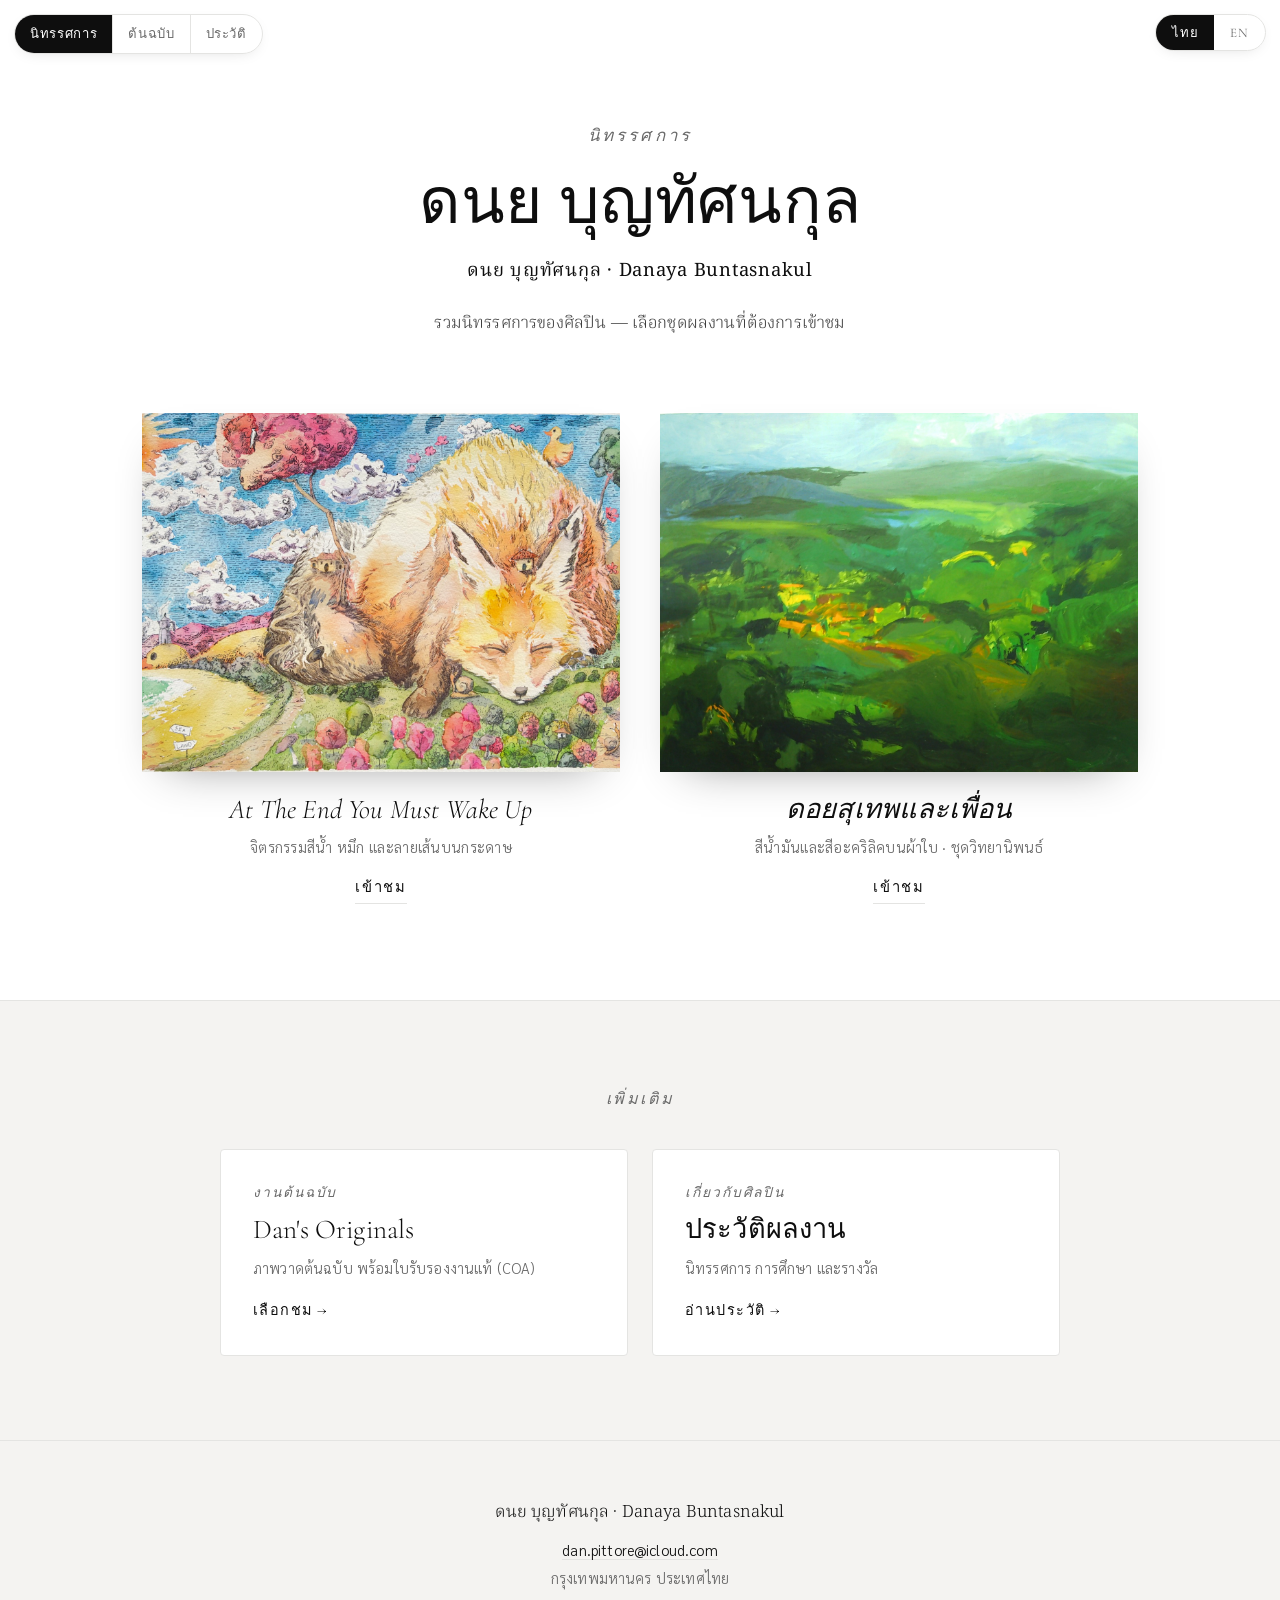
==== commit 0b302d46: "index: รูปนิทรรศการกลับเป็นสีเต็ม (เอา grayscale ออก) Co-Authored-By: Claude Opus 4.8 <noreply@anthr" ====
--- a/index.html
+++ b/index.html
@@ -69,8 +69,8 @@
   .show-grid{display:grid; grid-template-columns:1fr 1fr; gap:40px; max-width:1000px; margin:0 auto}
   .show-card{display:block; text-decoration:none; color:inherit; group:card}
   .show-card figure{overflow:hidden; box-shadow:0 18px 44px -26px rgba(0,0,0,.45); aspect-ratio:4/3; background:var(--paper2)}
-  .show-card img{width:100%; height:100%; object-fit:cover; filter:grayscale(1); transition:transform .6s ease, filter .6s ease}
-  .show-card:hover img{transform:scale(1.04); filter:grayscale(0)}
+  .show-card img{width:100%; height:100%; object-fit:cover; transition:transform .6s ease}
+  .show-card:hover img{transform:scale(1.04)}
   .show-card .meta{padding:22px 4px 0; text-align:center}
   .show-card .t{font-family:var(--display); font-style:italic; font-size:1.7rem; color:var(--ink); line-height:1.15; display:block}
   .show-card .sub{display:block; margin-top:8px; font-size:.92rem; color:var(--soft); letter-spacing:.02em}
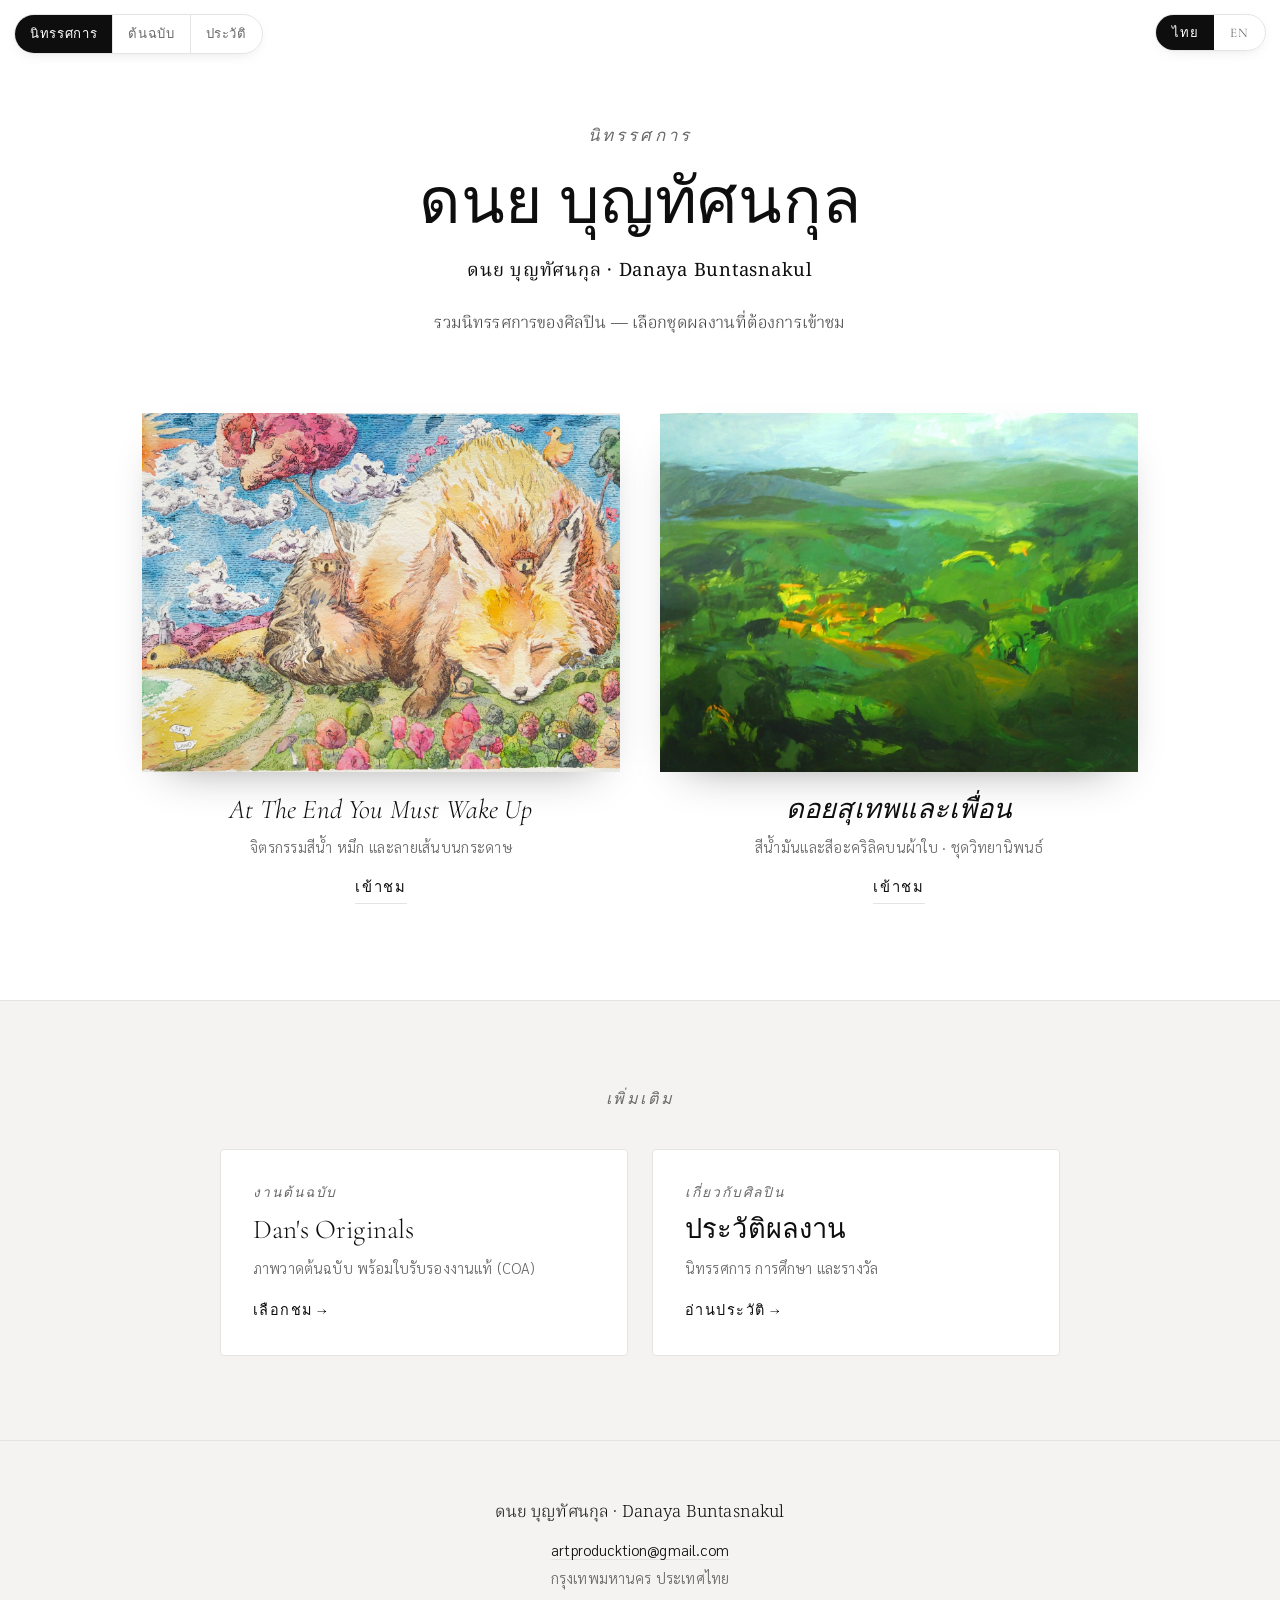
==== commit 687604e7: "ร้านเก่า (shop · series-at-the-end) พาไปตะกร้าใหม่ Dan's Originals · นิทรรศการเดี่ยว 9 ครั้งตาม CV ·" ====
--- a/index.html
+++ b/index.html
@@ -184,7 +184,7 @@
 <footer class="foot">
   <div class="who">ดนย บุญทัศนกุล · Danaya Buntasnakul</div>
   <div class="meta">
-    <a href="mailto:dan.pittore@icloud.com">dan.pittore@icloud.com</a><br>
+    <a href="mailto:artproducktion@gmail.com">artproducktion@gmail.com</a><br>
     <span class="th-only">กรุงเทพมหานคร ประเทศไทย</span><span class="en-only">Bangkok, Thailand</span>
   </div>
 </footer>
